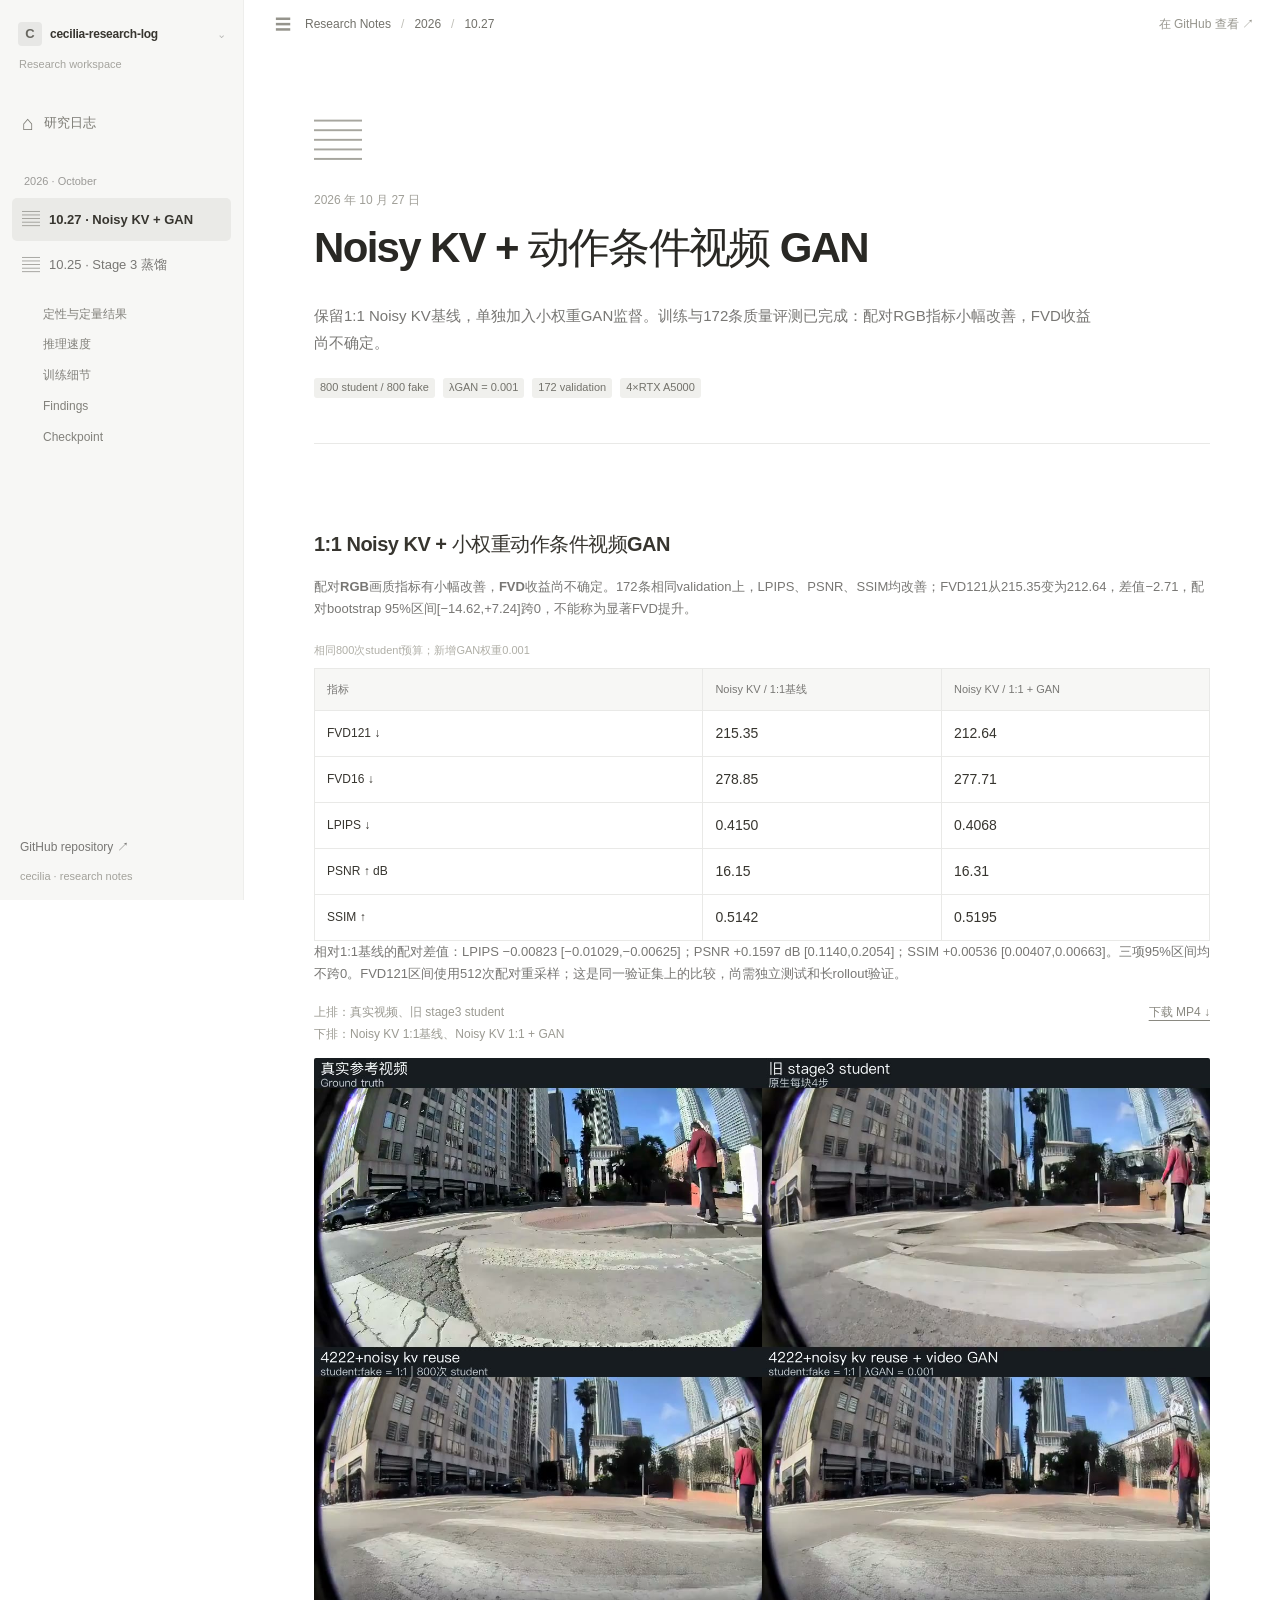
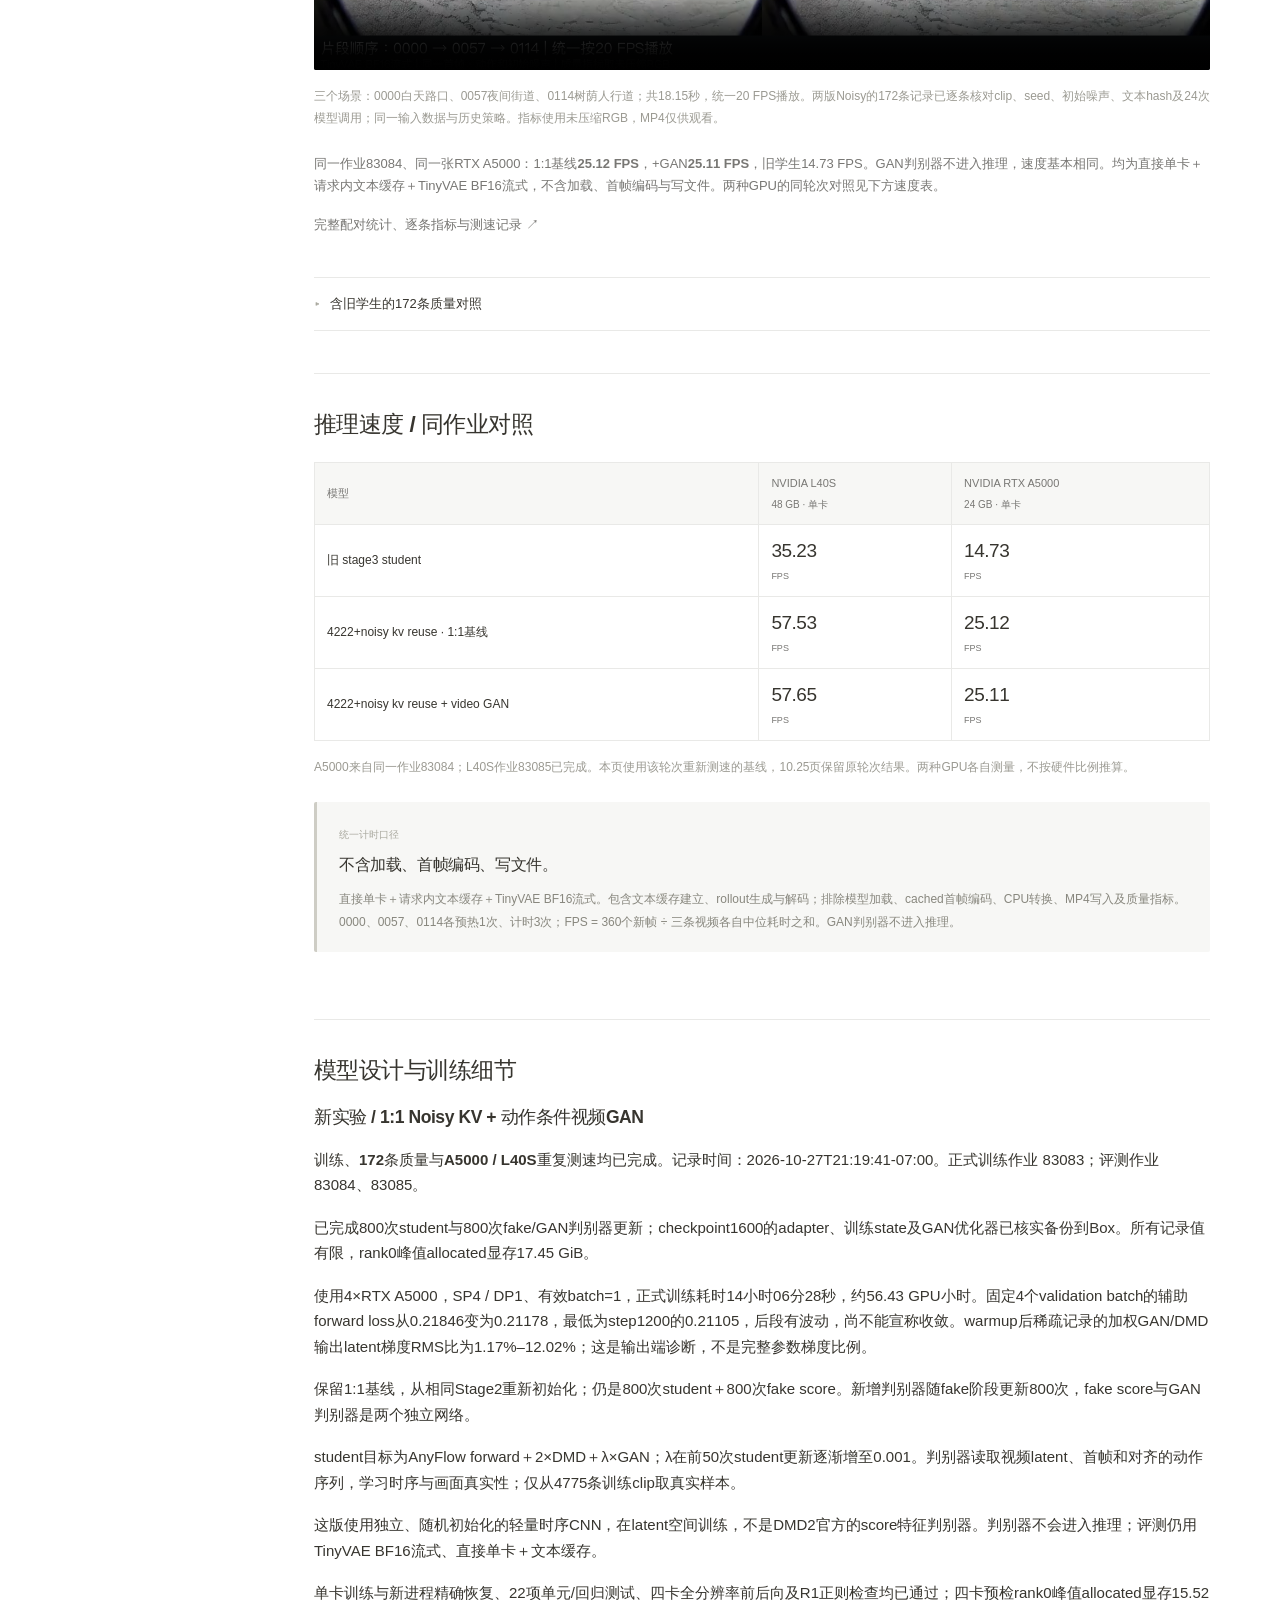
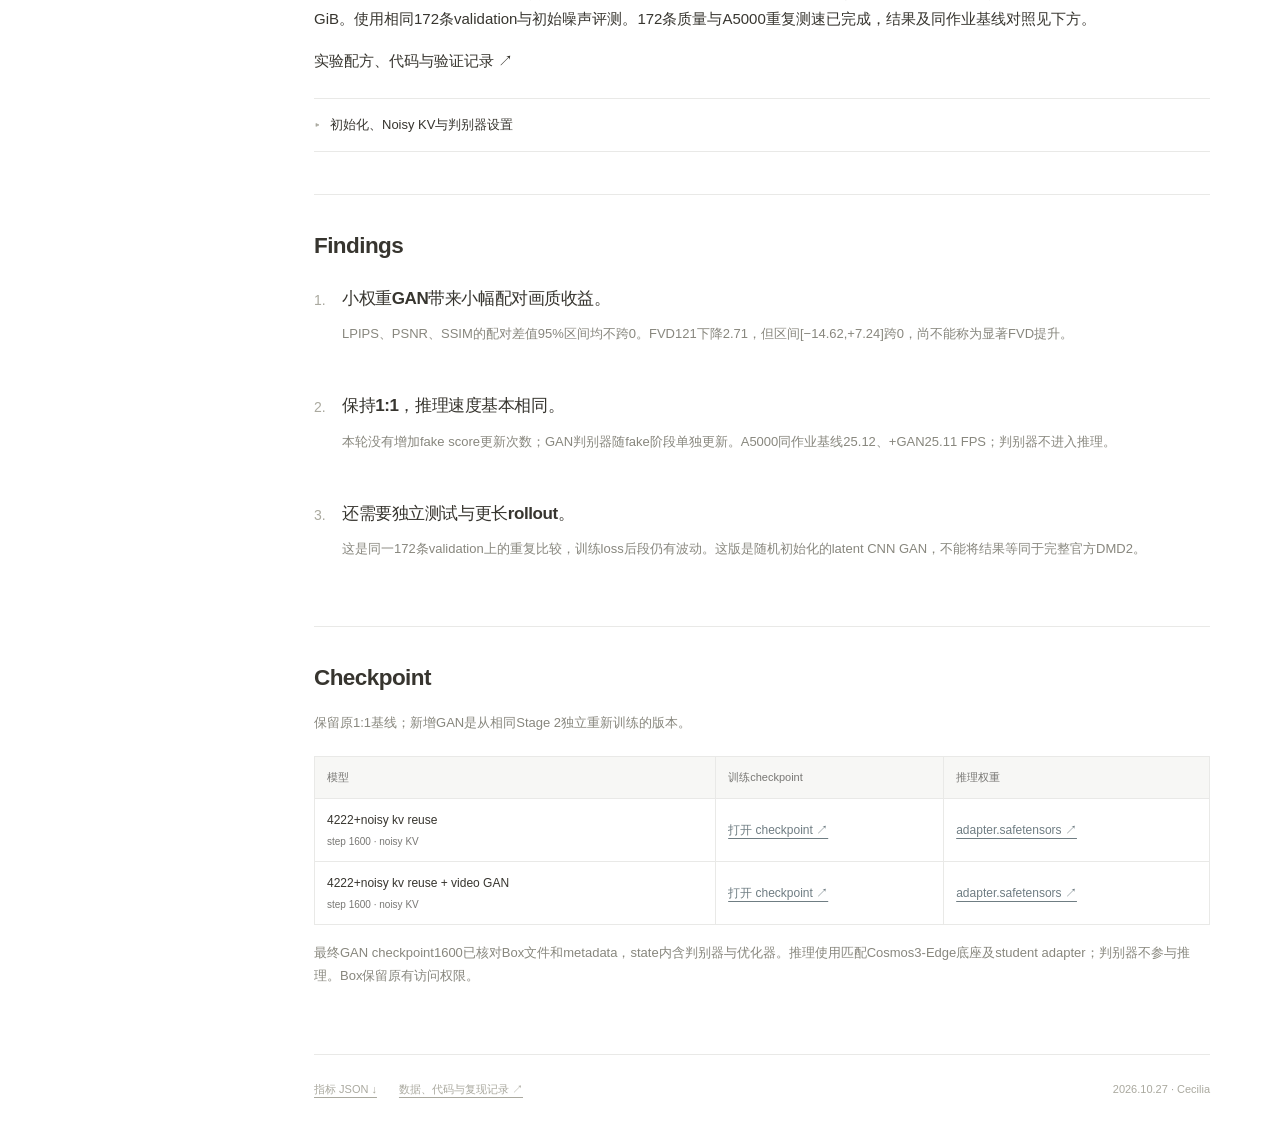
==== docs/2026-10-27.html @ 2c0a0f49 "Publish October 27 GAN evaluation as a separate dated research page" ====
<!doctype html>
<html lang="zh-CN"><head><meta charset="utf-8"><meta name="viewport" content="width=device-width,initial-scale=1">
<title>cecilia-research-log · 2026.10.27 · Noisy KV + GAN</title>
<meta name="description" content="Cecilia 的研究日志：模型设计与训练细节、定性与定量结果、Findings。Stage 3 蒸馏，L40S / A5000 优化后推理结果。">
<meta name="theme-color" content="#ffffff"><link rel="icon" href="assets/favicon.svg" type="image/svg+xml"><link rel="stylesheet" href="style.css?v=20261027"><script defer src="app.js?v=20261027"></script></head>
<body class="research-log"><a class="skip" href="#log-2026-10-27">跳到日志正文</a>
<aside class="date-sidebar" id="research-sidebar"><a href="index.html" class="workspace-name"><span class="workspace-icon">C</span><strong>cecilia-research-log</strong><span class="chevron" aria-hidden="true">⌄</span></a><div class="workspace-caption">Research workspace</div><a class="sidebar-home" href="index.html"><span aria-hidden="true">⌂</span>研究日志</a><div class="sidebar-label">2026 · October</div><nav aria-label="按日期浏览"><a class="date-link active" href="2026-10-27.html" aria-current="page"><span aria-hidden="true">▤</span><span>10.27 · Noisy KV + GAN</span></a><a class="date-link" href="index.html"><span aria-hidden="true">▤</span><span>10.25 · Stage 3 蒸馏</span></a></nav><nav class="entry-nav" aria-label="本页目录"><a href="#gan-results">定性与定量结果</a><a href="#throughput-results">推理速度</a><a href="#noisy-gan">训练细节</a><a href="#findings">Findings</a><a href="#checkpoints">Checkpoint</a></nav><div class="sidebar-bottom"><a href="https://github.com/CeciliaTheBirb/research-log" target="_blank" rel="noopener">GitHub repository ↗</a><span>cecilia · research notes</span></div></aside><div class="page-workspace"><header class="log-masthead"><div class="breadcrumb"><button class="sidebar-toggle" aria-label="切换侧栏" aria-controls="research-sidebar" aria-expanded="true">☰</button><span>Research Notes</span><span class="breadcrumb-slash">/</span><span>2026</span><span class="breadcrumb-slash">/</span><span>10.27</span></div><a href="https://github.com/CeciliaTheBirb/research-log" target="_blank" rel="noopener">在 GitHub 查看 ↗</a></header><main class="log-content" id="log-2026-10-27"><header class="entry-header"><div class="page-icon" aria-hidden="true">▤</div><div class="entry-date">2026 年 10 月 27 日</div><h1>Noisy KV + 动作条件视频 GAN</h1><p class="entry-deck">保留1:1 Noisy KV基线，单独加入小权重GAN监督。训练与172条质量评测已完成：配对RGB指标小幅改善，FVD收益尚不确定。</p><div class="entry-tags"><span>800 student / 800 fake</span><span>λGAN = 0.001</span><span>172 validation</span><span>4×RTX A5000</span></div></header><section id="results" class="log-section"><div id="gan-results" class="rain-results"><h3 class="result-title">1:1 Noisy KV + 小权重动作条件视频GAN</h3><p><strong>配对RGB画质指标有小幅改善，FVD收益尚不确定。</strong>172条相同validation上，LPIPS、PSNR、SSIM均改善；FVD121从215.35变为212.64，差值−2.71，配对bootstrap 95%区间[−14.62,+7.24]跨0，不能称为显著FVD提升。</p><div class="table-wrap"><table class="results-table"><caption>相同800次student预算；新增GAN权重0.001</caption><thead><tr><th scope="col">指标</th><th scope="col">Noisy KV / 1:1基线</th><th scope="col">Noisy KV / 1:1 + GAN</th></tr></thead><tbody><tr><th scope="row">FVD121 ↓</th><td>215.35</td><td>212.64</td></tr><tr><th scope="row">FVD16 ↓</th><td>278.85</td><td>277.71</td></tr><tr><th scope="row">LPIPS ↓</th><td>0.4150</td><td>0.4068</td></tr><tr><th scope="row">PSNR ↑ dB</th><td>16.15</td><td>16.31</td></tr><tr><th scope="row">SSIM ↑</th><td>0.5142</td><td>0.5195</td></tr></tbody></table></div><p>相对1:1基线的配对差值：LPIPS −0.00823 [−0.01029,−0.00625]；PSNR +0.1597 dB [0.1140,0.2054]；SSIM +0.00536 [0.00407,0.00663]。三项95%区间均不跨0。FVD121区间使用512次配对重采样；这是同一验证集上的比较，尚需独立测试和长rollout验证。</p><div class="viewer-head"><p>上排：真实视频、旧 stage3 student<br>下排：Noisy KV 1:1基线、Noisy KV 1:1 + GAN</p><a href="assets/noisy-gan-comparison.mp4" download>下载 MP4 ↓</a></div><div class="video-shell"><video id="gan-video" controls playsinline preload="metadata" poster="assets/noisy-gan-comparison.jpg" aria-label="真实视频、旧学生、Noisy KV基线与新增动作条件GAN的同步对比"><source src="assets/noisy-gan-comparison.mp4" type="video/mp4">请下载MP4观看。</video></div><p class="caption-note">三个场景：0000白天路口、0057夜间街道、0114树荫人行道；共18.15秒，统一20 FPS播放。两版Noisy的172条记录已逐条核对clip、seed、初始噪声、文本hash及24次模型调用；同一输入数据与历史策略。指标使用未压缩RGB，MP4仅供观看。</p><p>同一作业83084、同一张RTX A5000：1:1基线<strong>25.12 FPS</strong>，+GAN<strong>25.11 FPS</strong>，旧学生14.73 FPS。GAN判别器不进入推理，速度基本相同。均为直接单卡＋请求内文本缓存＋TinyVAE BF16流式，不含加载、首帧编码与写文件。两种GPU的同轮次对照见下方速度表。</p><p><a href="https://github.com/CeciliaTheBirb/research-log/blob/main/data/2026-10-26/noisy-conditional-gan/RESULTS.md" target="_blank" rel="noopener">完整配对统计、逐条指标与测速记录 ↗</a></p></div><details class="detail"><summary>含旧学生的172条质量对照</summary><div class="detail-body"><div class="table-wrap"><table class="results-table"><thead><tr><th scope="col">模型</th><th scope="col">FVD121 ↓</th><th scope="col">FVD16 ↓</th><th scope="col">LPIPS ↓</th><th scope="col">PSNR ↑ dB</th><th scope="col">SSIM ↑</th></tr></thead><tbody><tr><th scope="row">旧 stage3 student</th><td>231.96</td><td>288.44</td><td>0.4338</td><td>15.81</td><td>0.5029</td></tr><tr><th scope="row">4222+noisy kv reuse</th><td>215.35</td><td>278.85</td><td>0.4150</td><td>16.15</td><td>0.5142</td></tr><tr><th scope="row">4222+noisy kv reuse + video GAN</th><td>212.64</td><td>277.71</td><td>0.4068</td><td>16.31</td><td>0.5195</td></tr></tbody></table></div><p class="caption-note">新增GAN质量评测使用RTX A5000；基线质量沿用同一172条验证视频的既有结果。各模型共享canonical参考；MP4不参与指标计算。</p></div></details></section><section id="throughput-results" class="log-section"><h2>推理速度 / 同作业对照</h2><div class="table-wrap"><table class="hardware-table"><thead><tr><th scope="col">模型</th><th scope="col">NVIDIA L40S<small>48 GB · 单卡</small></th><th scope="col">NVIDIA RTX A5000<small>24 GB · 单卡</small></th></tr></thead><tbody><tr><th scope="row">旧 stage3 student</th><td>35.23<small>FPS</small></td><td>14.73<small>FPS</small></td></tr><tr><th scope="row">4222+noisy kv reuse · 1:1基线</th><td>57.53<small>FPS</small></td><td>25.12<small>FPS</small></td></tr><tr><th scope="row">4222+noisy kv reuse + video GAN</th><td>57.65<small>FPS</small></td><td>25.11<small>FPS</small></td></tr></tbody></table></div><p class="caption-note">A5000来自同一作业83084；L40S作业83085已完成。本页使用该轮次重新测速的基线，10.25页保留原轮次结果。两种GPU各自测量，不按硬件比例推算。</p><div class="timing-box"><span class="small-label">统一计时口径</span><h4>不含加载、首帧编码、写文件。</h4><p>直接单卡＋请求内文本缓存＋TinyVAE BF16流式。包含文本缓存建立、rollout生成与解码；排除模型加载、cached首帧编码、CPU转换、MP4写入及质量指标。0000、0057、0114各预热1次、计时3次；FPS = 360个新帧 ÷ 三条视频各自中位耗时之和。GAN判别器不进入推理。</p></div></section><section id="model-design" class="log-section"><h2>模型设计与训练细节</h2><div class="model-card" id="noisy-gan"><h3>新实验 / 1:1 Noisy KV + 动作条件视频GAN</h3><p><strong>训练、172条质量与A5000 / L40S重复测速均已完成</strong>。记录时间：2026-10-27T21:19:41-07:00。正式训练作业 83083；评测作业83084、83085。</p><p>已完成800次student与800次fake/GAN判别器更新；checkpoint1600的adapter、训练state及GAN优化器已核实备份到Box。所有记录值有限，rank0峰值allocated显存17.45 GiB。</p><p>使用4×RTX A5000，SP4 / DP1、有效batch=1，正式训练耗时14小时06分28秒，约56.43 GPU小时。固定4个validation batch的辅助forward loss从0.21846变为0.21178，最低为step1200的0.21105，后段有波动，尚不能宣称收敛。warmup后稀疏记录的加权GAN/DMD输出latent梯度RMS比为1.17%–12.02%；这是输出端诊断，不是完整参数梯度比例。</p><p>保留1:1基线，从相同Stage2重新初始化；仍是800次student＋800次fake score。新增判别器随fake阶段更新800次，fake score与GAN判别器是两个独立网络。</p><p>student目标为AnyFlow forward＋2×DMD＋λ×GAN；λ在前50次student更新逐渐增至0.001。判别器读取视频latent、首帧和对齐的动作序列，学习时序与画面真实性；仅从4775条训练clip取真实样本。</p><p>这版使用独立、随机初始化的轻量时序CNN，在latent空间训练，不是DMD2官方的score特征判别器。判别器不会进入推理；评测仍用TinyVAE BF16流式、直接单卡＋文本缓存。</p><p>单卡训练与新进程精确恢复、22项单元/回归测试、四卡全分辨率前后向及R1正则检查均已通过；四卡预检rank0峰值allocated显存15.52 GiB。使用相同172条validation与初始噪声评测。172条质量与A5000重复测速已完成，结果及同作业基线对照见下方。</p><p><a href="https://github.com/CeciliaTheBirb/research-log/tree/main/data/2026-10-26/noisy-conditional-gan" target="_blank" rel="noopener">实验配方、代码与验证记录 ↗</a></p></div><details class="detail"><summary>初始化、Noisy KV与判别器设置</summary><div class="detail-body common-settings"><dl><div><dt>初始化</dt><dd>student从causal Stage 2 step12550重新初始化；fake score及冻结teacher从bidir step30000加载。未从旧学生或此前Noisy checkpoint续训。</dd></div><div><dt>Rollout / Noisy KV</dt><dd>第一生成块4步，后续各2步。anchor与首个生成块使用clean KV；后续复用最后一步σ=0.625输入产生的KV。完整121帧仍为24次模型调用。</dd></div><div><dt>基线的两处匹配修改</dt><dd>辅助forward目标的后续GT历史在σ=0.625加噪，并匹配source/target时间；fake与DMD均采用shifted uniform时间抽样，shift=5，分别独立抽样。其余AnyFlow forward与DMD设置保持1:1基线。</dd></div><div><dt>Student / fake</dt><dd>AdamW学习率2×10⁻⁶，seed=0；4×A5000，SP4/DP1，有效batch=1。student与fake各800次；跨块历史KV detach。达到预算停止，不使用FVD early stopping。</dd></div><div><dt>GAN判别器</dt><dd>独立FP32时序CNN，width=32；输入归一化Cosmos视频latent、首帧及动作。丢弃anchor占位动作row0，将四次RGB转移对齐到一个未来latent时间。使用logistic GAN，AdamW lr=10⁻⁴、β=(0,0.99)，grad clip=1。</dd></div><div><dt>正则与数据</dt><dd>每16次判别器更新执行gamma=1的lazy R1；real/fake采用相同BF16量化与std=0.01 instance noise。GAN随机数流独立。4775条训练clip与172条验证在clip/session层面无重叠；训练用cached latent，无VAE解码。</dd></div><div><dt>更新与保存</dt><dd>student通过冻结D的输入梯度获得GAN监督；fake阶段使用detach样本更新D。D与fake score是两个网络。保存D权重、优化器及student/fake训练状态；单卡精确恢复与四卡梯度同步检查已通过。</dd></div></dl></div></details></section><section id="findings" class="log-section findings-section"><h2>Findings</h2><ol class="finding-list"><li><h3>小权重GAN带来小幅配对画质收益。</h3><p>LPIPS、PSNR、SSIM的配对差值95%区间均不跨0。FVD121下降2.71，但区间[−14.62,+7.24]跨0，尚不能称为显著FVD提升。</p></li><li><h3>保持1:1，推理速度基本相同。</h3><p>本轮没有增加fake score更新次数；GAN判别器随fake阶段单独更新。A5000同作业基线25.12、+GAN25.11 FPS；判别器不进入推理。</p></li><li><h3>还需要独立测试与更长rollout。</h3><p>这是同一172条validation上的重复比较，训练loss后段仍有波动。这版是随机初始化的latent CNN GAN，不能将结果等同于完整官方DMD2。</p></li></ol></section><section id="checkpoints" class="log-section"><h2>Checkpoint</h2><p>保留原1:1基线；新增GAN是从相同Stage 2独立重新训练的版本。</p><div class="table-wrap"><table class="checkpoint-table"><thead><tr><th scope="col">模型</th><th scope="col">训练checkpoint</th><th scope="col">推理权重</th></tr></thead><tbody><tr><th scope="row">4222+noisy kv reuse<small>step 1600 · noisy KV</small></th><td><a href="https://app.box.com/folder/430762142212" target="_blank" rel="noopener">打开 checkpoint ↗</a></td><td><a href="https://app.box.com/file/2547749248581" target="_blank" rel="noopener">adapter.safetensors ↗</a></td></tr><tr><th scope="row">4222+noisy kv reuse + video GAN<small>step 1600 · noisy KV</small></th><td><a href="https://app.box.com/folder/431510569802" target="_blank" rel="noopener">打开 checkpoint ↗</a></td><td><a href="https://app.box.com/file/2552548393910" target="_blank" rel="noopener">adapter.safetensors ↗</a></td></tr></tbody></table></div><p class="caption-note">最终GAN checkpoint1600已核对Box文件和metadata，state内含判别器与优化器。推理使用匹配Cosmos3-Edge底座及student adapter；判别器不参与推理。Box保留原有访问权限。</p></section><footer class="entry-footer"><a href="results.json" download>指标 JSON ↓</a><a href="https://github.com/CeciliaTheBirb/research-log/tree/main/data/2026-10-26/noisy-conditional-gan" target="_blank" rel="noopener">数据、代码与复现记录 ↗</a><span>2026.10.27 · Cecilia</span></footer></main></div></body></html>
---- docs/style.css ----
:root{font-family:-apple-system,BlinkMacSystemFont,"Segoe UI","PingFang SC","Noto Sans SC",sans-serif;color:#37352f;background:#fff;font-synthesis:none;--muted:#787774;--line:#e9e9e7;--side:244px;--accent:#2f6b86}*{box-sizing:border-box}html{scroll-behavior:smooth}body{margin:0;font-size:15px;line-height:1.7}button,a{-webkit-tap-highlight-color:transparent}a{color:inherit;text-decoration:none}a:hover{text-decoration:underline;text-underline-offset:3px}button{font:inherit;color:inherit;cursor:pointer}button:disabled{cursor:wait;opacity:.65}button:focus-visible,a:focus-visible,summary:focus-visible{outline:2px solid #2f80b7;outline-offset:3px}h1,h2,h3,h4,p{margin-top:0}h1,h2,h3,h4{line-height:1.4;letter-spacing:-.025em}p{margin-bottom:17px}small{font-size:12px;color:var(--muted)}code{font-family:ui-monospace,SFMono-Regular,Menlo,monospace;font-size:.87em;background:#f7f7f5;padding:2px 5px;border-radius:3px;overflow-wrap:anywhere}.skip{position:fixed;left:15px;top:-70px;z-index:20;padding:8px 14px;background:white;border:1px solid var(--line)}.skip:focus{top:10px}.date-sidebar{position:fixed;inset:0 auto 0 0;width:var(--side);background:#f7f7f5;border-right:1px solid #eeeeec;display:flex;flex-direction:column;padding:20px 12px 14px;z-index:5;overflow:auto;transition:transform .2s}.workspace-name{display:flex;align-items:center;gap:8px;white-space:nowrap;font-size:13px;line-height:28px;padding:0 6px}.workspace-name:hover{text-decoration:none}.workspace-icon{display:inline-flex;align-items:center;justify-content:center;width:24px;height:24px;background:#e7e7e5;border-radius:4px;font-weight:650;color:#67665f}.workspace-name strong{font-weight:600;font-size:12px;letter-spacing:-.02em}.chevron{margin-left:auto;color:#9b9a97}.workspace-caption{font-size:11px;color:#a5a49e;padding:7px 7px 25px}.sidebar-home{display:flex;align-items:center;gap:10px;color:#7b7a73;font-size:13px;padding:7px 10px;margin-bottom:25px}.sidebar-home span{font-size:20px}.sidebar-label{font-size:11px;font-weight:500;color:#9b9a97;margin:0 12px 8px}.date-link{display:flex;align-items:center;gap:9px;font-size:13px;padding:6px 10px;border-radius:5px;background:#eaeae7;color:#37352f;font-weight:550}.date-link:hover{text-decoration:none;background:#e5e5e2}.date-link>span:first-child{font-size:18px;font-weight:400;color:#8c8b85}.entry-nav{display:flex;flex-direction:column;padding:10px 0 0 22px;gap:1px}.entry-nav a{padding:5px 9px;font-size:12px;color:#82817b;border-radius:4px;line-height:1.65}.entry-nav a:hover{background:#ededea;text-decoration:none;color:#37352f}.sidebar-bottom{margin-top:auto;padding:35px 8px 0;display:flex;flex-direction:column;gap:10px;font-size:11px;color:#a3a29b}.sidebar-bottom a{font-size:12px;color:#787774}.page-workspace{margin-left:var(--side);min-width:0}.log-masthead{height:49px;position:sticky;top:0;display:flex;align-items:center;justify-content:space-between;gap:20px;padding:0 26px;background:rgba(255,255,255,.97);z-index:3}.log-masthead>a{font-size:12px;color:#96958d;white-space:nowrap}.breadcrumb{display:flex;align-items:center;gap:10px;font-size:12px;color:#72716a;white-space:nowrap}.breadcrumb-slash{color:#c1c0b9}.sidebar-toggle{border:0;background:transparent;color:#95948c;width:25px;height:25px;padding:0;font-size:16px;line-height:1}.sidebar-toggle:hover{background:#f1f1ef;border-radius:3px}.log-content{max-width:1110px;margin:0 auto;padding:0 70px}.entry-header{padding:68px 0 45px}.page-icon{font-size:48px;color:#a7a69f;line-height:1;margin-bottom:25px}.entry-date{font-size:12px;color:#a09f98;margin-bottom:9px}.entry-header h1{font-size:42px;font-weight:700;margin:0 0 24px;color:#292824;letter-spacing:-.04em}.entry-deck{font-size:15px;color:#787774;max-width:780px;line-height:1.8;margin:0 0 22px}.entry-tags{display:flex;flex-wrap:wrap;gap:8px}.entry-tags span{font-size:11px;line-height:1.6;padding:1px 6px;background:#f0f0ed;color:#73726b;border-radius:3px}.log-section{padding:35px 0 42px;scroll-margin-top:65px;border-top:1px solid var(--line)}.section-head{display:flex;align-items:flex-start;justify-content:space-between;gap:28px;margin-bottom:28px}.section-head h2{font-size:25px;font-weight:650;margin:0}.section-head>p{font-size:12px;color:#a09f98;text-align:right;line-height:1.7;max-width:270px;margin:6px 0 0}.eyebrow{display:none}.section-intro{color:#787774;font-size:14px;margin-bottom:25px}.lineage{display:grid;grid-template-columns:1fr 18px 1fr 18px 1fr;align-items:center;gap:10px;padding:10px 0 24px;margin-bottom:18px;border-bottom:1px solid var(--line)}.lineage>div:not(.lineage-arrow){display:flex;flex-direction:column;gap:6px;min-width:0}.lineage span{font-size:9px;color:#aaa99f;letter-spacing:.05em}.lineage strong{font-size:13px;font-weight:600}.lineage small{font-size:10px;overflow-wrap:anywhere}.lineage-arrow{color:#c0bfb7;font-size:18px}.caption-note{font-size:12px;color:#9b9a92;line-height:1.8;margin:16px 0 24px}.recipe-grid{display:grid;grid-template-columns:1fr 1fr;gap:38px;margin:34px 0}.recipe{min-width:0}.recipe-top{display:flex;align-items:center;gap:8px;margin-bottom:12px;flex-wrap:wrap}.recipe-top h3{font-size:18px;font-weight:600;margin:0}.swatch{display:inline-block;width:6px;height:6px;border-radius:2px;background:#b4b3ac;flex:none}.clean .swatch{background:#759481}.noisy .swatch{background:#ad9580}.done{font-size:9px;color:#9b9a92;background:#f4f4f2;line-height:1.6;padding:1px 5px;margin-left:auto;border-radius:2px}.recipe-intro{font-size:13px;color:#787774;line-height:1.8;margin-bottom:18px}.recipe dl{margin:0}.recipe dl>div{display:grid;grid-template-columns:76px minmax(0,1fr);gap:12px;border-top:1px solid #f0f0ed;padding:12px 0;font-size:12px;line-height:1.8}.recipe dt{color:#9b9a92}.recipe dd{margin:0;color:#66655e}.recipe dd small{font-size:11px}.subsection-head{display:flex;align-items:center;justify-content:space-between;gap:15px;margin:35px 0 20px}.subsection-head h3{font-size:19px;margin:0}.subsection-head>span{font-size:11px;color:#a6a59d}.objective-grid{display:grid;grid-template-columns:1fr 1fr;gap:35px;margin-bottom:32px}.objective-grid article{min-width:0}.number{font-size:11px;color:#aaa99f;display:block;margin-bottom:7px}.objective-grid h4{font-size:16px;font-weight:550;margin:0 0 14px}.objective-grid p{font-size:12px;color:#88877e;line-height:1.9}.formula{display:block;font-size:11px;padding:14px;line-height:1.9;margin:12px 0 15px;background:#f7f7f5;color:#73726a}.detail{border-top:1px solid var(--line);border-bottom:1px solid var(--line);padding:0;margin-top:24px}.detail summary{list-style:none;cursor:pointer;padding:15px 0;font-size:13px;font-weight:500}.detail summary:before{content:'▸';color:#aaa99f;margin-right:9px}.detail[open] summary:before{content:'▾'}.detail summary>span{display:none}.detail-body{padding:0 0 20px}.common-settings dl{margin:0}.common-settings dl>div{display:grid;grid-template-columns:145px minmax(0,1fr);gap:25px;padding:12px 0;border-top:1px solid #f3f3f1;font-size:12px;line-height:1.9}.common-settings dt{color:#9b9a92}.common-settings dd{margin:0;color:#77766d}.result-title{font-size:20px;margin:36px 0 18px;font-weight:600;scroll-margin-top:72px}.viewer-head{display:flex;justify-content:space-between;align-items:flex-start;gap:20px;margin:0 0 13px}.viewer-head p{color:#9b9a92;font-size:12px;margin:0;line-height:1.8}.viewer-head a{font-size:12px;color:#8a8981;text-decoration:underline;text-underline-offset:4px;white-space:nowrap}.video-shell{background:#f7f7f5;overflow:hidden;border-radius:2px}.video-shell video{display:block;width:100%;height:auto}.scene-picker{display:grid;grid-template-columns:repeat(3,minmax(0,1fr));gap:10px;margin:12px 0 0}.scene{display:flex;align-items:center;gap:8px;border:1px solid transparent;background:transparent;text-align:left;padding:6px;border-radius:3px;min-width:0}.scene:hover{background:#f7f7f5}.scene.active{background:#f0f0ed;border-color:#e9e9e5}.scene img{width:65px;height:44px;object-fit:cover;border-radius:1px}.scene>span{font-size:11px;line-height:1.6}.scene small{display:block;font-size:9px}.rain-results{margin:45px 0 40px;padding-top:6px;scroll-margin-top:60px}.rain-results>p:not(.caption-note){font-size:13px;color:#787774}.rain-input{display:flex;align-items:center;gap:14px;margin:18px 0}.rain-input img{width:104px;height:63px;object-fit:cover;border:1px solid #f0f0ed;border-radius:2px}.rain-input strong{display:block;font-size:12px;font-weight:500;color:#787774;margin-bottom:4px}.rain-input span{font-size:10px;color:#a09f98}.rain-controls{display:flex;gap:20px;border-bottom:1px solid var(--line);margin:22px 0 14px}.rain-controls button{border:0;border-bottom:2px solid transparent;background:transparent;padding:7px 0 8px;font-size:12px;color:#a3a299}.rain-controls button.active{border-bottom-color:#57564e;color:#37352f;font-weight:550}.rain-download{margin-top:11px}.rain-download span{font-size:11px;color:#a3a299}.table-wrap{overflow-x:auto;margin:22px 0 0}table{border-collapse:collapse;width:100%;font-size:13px;line-height:1.5;text-align:left}th,td{border:1px solid var(--line);padding:12px 12px;vertical-align:middle}thead th{background:#f7f7f5;color:#787774;font-weight:450;font-size:11px;letter-spacing:0;white-space:nowrap}tbody th{font-weight:500;font-size:12px;min-width:190px}th small{display:block;margin-top:5px;font-size:10px;font-weight:400}tbody td{font-variant-numeric:tabular-nums}td small{display:block;font-size:10px;margin-top:5px}.results-table{min-width:680px}.results-table caption{text-align:left;font-size:11px;color:#b0afa7;padding:0 0 10px}.results-table tbody th .swatch{margin-right:7px}.results-table tbody td{font-size:14px}.best{background:#f4f7f3;color:#47715a;font-weight:550}.hardware-table{min-width:590px}.hardware-table tbody td{font-size:19px;font-weight:450;letter-spacing:-.025em}.hardware-table td small{font-size:9px;letter-spacing:0}.hardware-notes{display:grid;grid-template-columns:1fr 1fr;gap:25px;margin:14px 0 25px}.hardware-notes p{font-size:10px;line-height:1.8;color:#aaa99f;margin:0}.hardware-notes b{font-weight:500;color:#8b8a80}.timing-box{padding:18px 22px;background:#f7f7f5;border-left:3px solid #cecdc5;border-radius:2px;margin:20px 0 25px}.small-label{font-size:10px;color:#aaa99f}.timing-box h4{font-size:16px;font-weight:550;margin:8px 0 12px}.timing-box p{font-size:12px;color:#88877e;line-height:1.9;margin-bottom:12px}.timing-box p:last-child{margin-bottom:0}.protocol-grid{display:grid;grid-template-columns:1fr 1fr;gap:10px 30px}.protocol-grid h3{font-size:14px;font-weight:550;margin:20px 0 12px}.protocol-grid h3 span{color:#aaa99f;font-size:10px;margin-right:6px}.protocol-grid p{font-size:12px;color:#88877e;line-height:1.9}.finding-list{list-style:none;padding:0;margin:0;counter-reset:findings}.finding-list li{position:relative;padding:0 0 22px 28px;margin:25px 0 0;counter-increment:findings}.finding-list li:before{content:counter(findings)'.';position:absolute;left:0;top:2px;color:#aaa99f;font-size:14px}.finding-list h3{font-size:17px;font-weight:550;margin:0 0 12px}.finding-list p{font-size:13px;color:#88877e;line-height:1.9;margin:0}.next-note{border-left:3px solid #deddd5;background:#fafaf8;padding:16px 20px;margin:10px 0 0}.next-note p{font-size:12px;line-height:1.9;color:#88877e;margin:7px 0 0}#checkpoints>p{font-size:13px;color:#88877e}.checkpoint-table{min-width:620px}.checkpoint-table a{text-decoration:underline;text-underline-offset:4px;color:#6f7d83;font-size:12px}.checkpoint-table tbody th{min-width:220px}.entry-footer{border-top:1px solid var(--line);padding:25px 0 45px;display:flex;flex-wrap:wrap;gap:22px;font-size:11px;color:#aaa99f}.entry-footer a{text-decoration:underline;text-underline-offset:4px}.entry-footer>span{margin-left:auto}.sidebar-collapsed .date-sidebar{transform:translateX(-100%)}.sidebar-collapsed .page-workspace{margin-left:0}
@media(min-width:1500px){.log-content{max-width:1180px;padding:0 100px}.entry-header{padding-top:95px}}@media(max-width:1050px){:root{--side:215px}.log-content{padding:0 40px}.workspace-name strong{font-size:11px}.recipe-grid{gap:25px}.scene img{width:47px;height:36px}.section-head>p{max-width:205px}.lineage{gap:7px}.lineage strong{font-size:11px}}@media(max-width:800px){.date-sidebar{transform:translateX(-100%);width:244px;box-shadow:5px 0 20px #0000000a}.page-workspace{margin-left:0}.sidebar-open .date-sidebar{transform:translateX(0)}.sidebar-open .log-masthead{margin-left:244px;min-width:300px}.log-masthead{padding:0 20px}.log-content{padding:0 30px}.entry-header{padding-top:43px}.entry-header h1{font-size:35px}.recipe-grid,.objective-grid{gap:25px}.section-head{display:block}.section-head>p{max-width:none;text-align:left;margin-top:12px}.lineage small{font-size:9px}.recipe dl>div{grid-template-columns:65px minmax(0,1fr);gap:9px}.scene-picker{gap:5px}.scene img{display:none}.hardware-notes{grid-template-columns:1fr;gap:10px}.common-settings dl>div{grid-template-columns:115px minmax(0,1fr);gap:18px}}@media(max-width:540px){.log-content{padding:0 23px}.log-masthead>a{display:none}.entry-header{padding-top:35px}.entry-header h1{font-size:32px}.entry-deck{font-size:13px}.page-icon{font-size:40px;margin-bottom:20px}.log-section{padding:30px 0}.section-head h2{font-size:23px}.recipe-grid,.objective-grid,.protocol-grid{grid-template-columns:1fr;gap:27px}.recipe dl>div{grid-template-columns:85px minmax(0,1fr)}.lineage{grid-template-columns:1fr;gap:13px;padding:5px 0 22px}.lineage-arrow{display:none}.lineage strong{font-size:13px}.lineage small{font-size:10px}.lineage span{font-size:8px}.subsection-head{display:block}.subsection-head>span{display:block;margin-top:8px}.common-settings dl>div{grid-template-columns:1fr;gap:5px}.scene{padding:6px 5px}.scene>span{font-size:10px}.scene small{font-size:8px}.viewer-head{gap:10px}.viewer-head p,.viewer-head a{font-size:10px}.rain-input{gap:10px}.rain-input img{width:85px;height:53px}.rain-input span{font-size:9px}.rain-controls{gap:18px}.rain-controls button{font-size:11px}.rain-download span,.rain-download a{font-size:10px}.timing-box{padding:16px}.entry-footer{gap:14px}.entry-footer>span{margin-left:0;width:100%}}
@media(prefers-reduced-motion:reduce){html{scroll-behavior:auto}.date-sidebar{transition:none}}

.hybrid .swatch{background:#9186a8}#hybrid-design{margin-top:34px;padding-top:26px;border-top:1px solid var(--line)}

/* Keep the experiment title visible below the fixed breadcrumb on anchor navigation. */
#noisy-gan{scroll-margin-top:72px}
.date-link{background:transparent;font-weight:400;color:#787774;margin-bottom:3px}.date-link.active{background:#eaeae7;color:#37352f;font-weight:550}#gan-results>.result-title:first-child{margin-top:0}
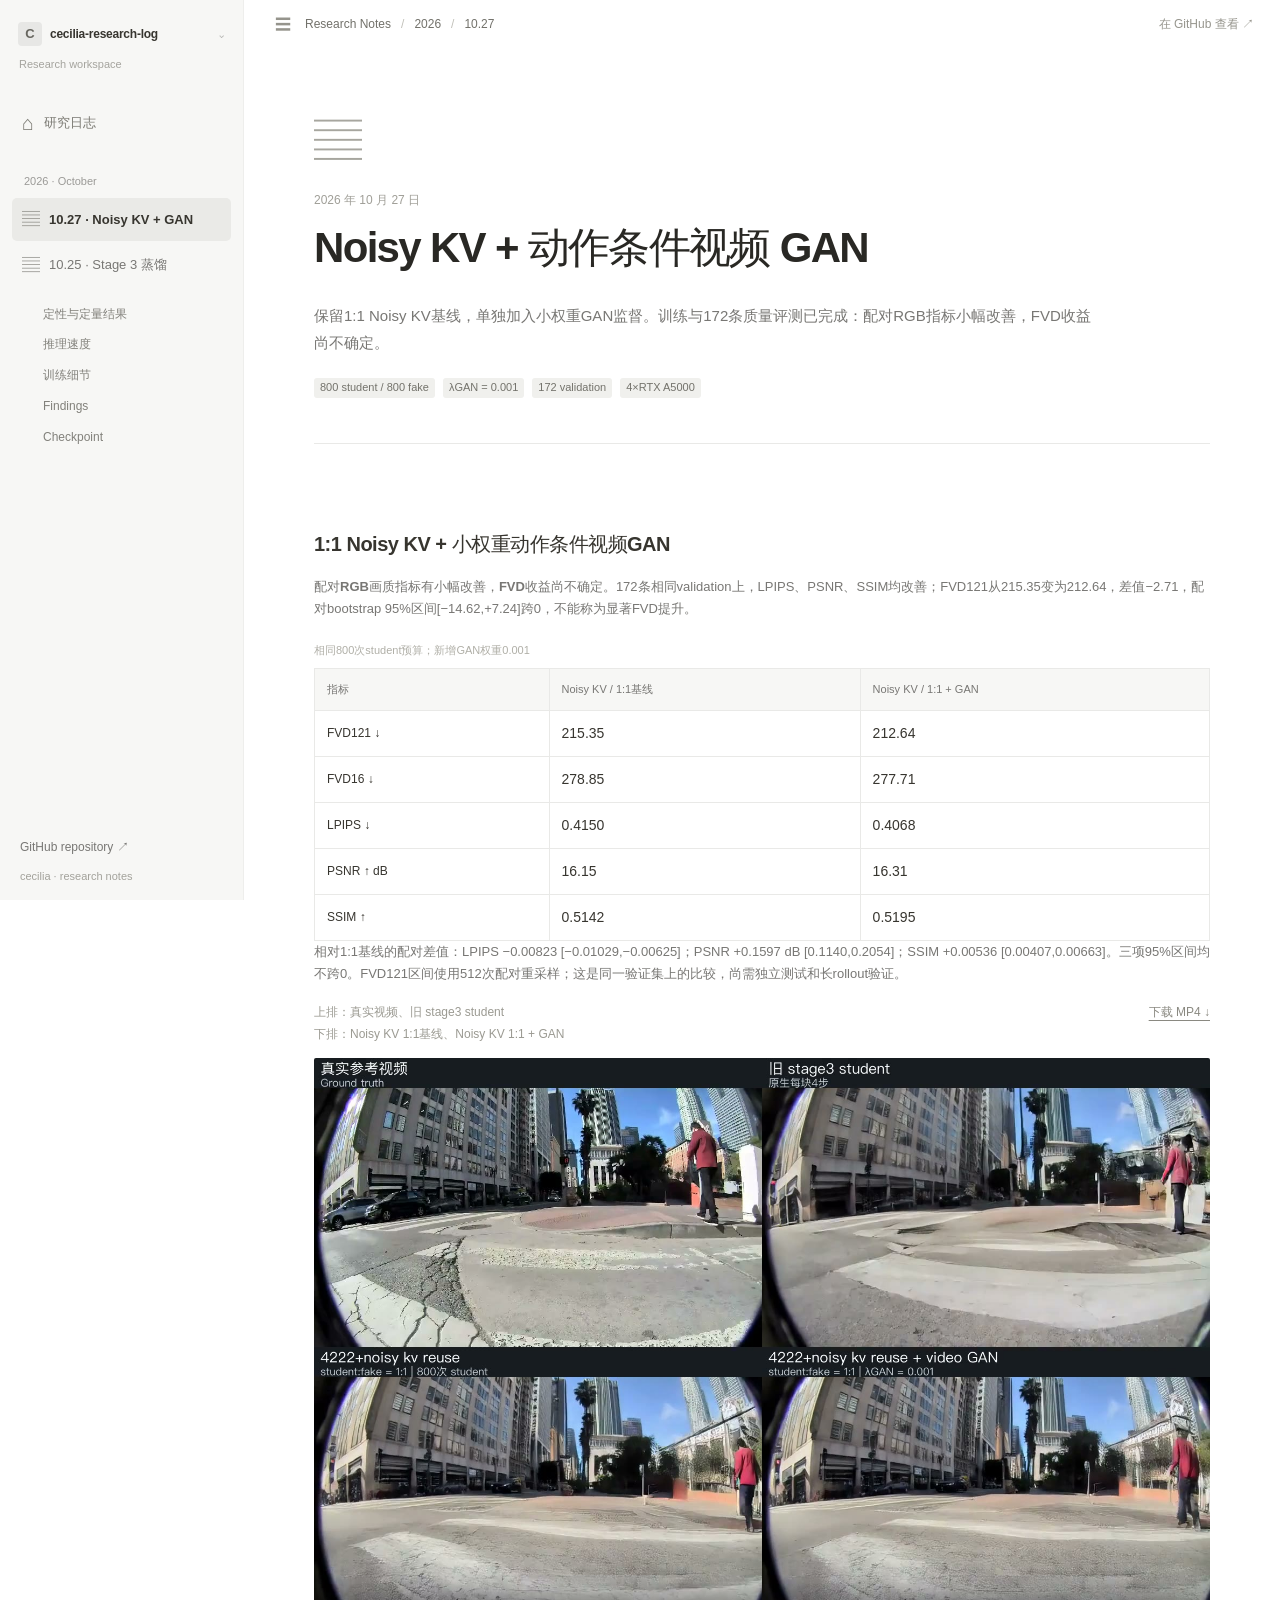
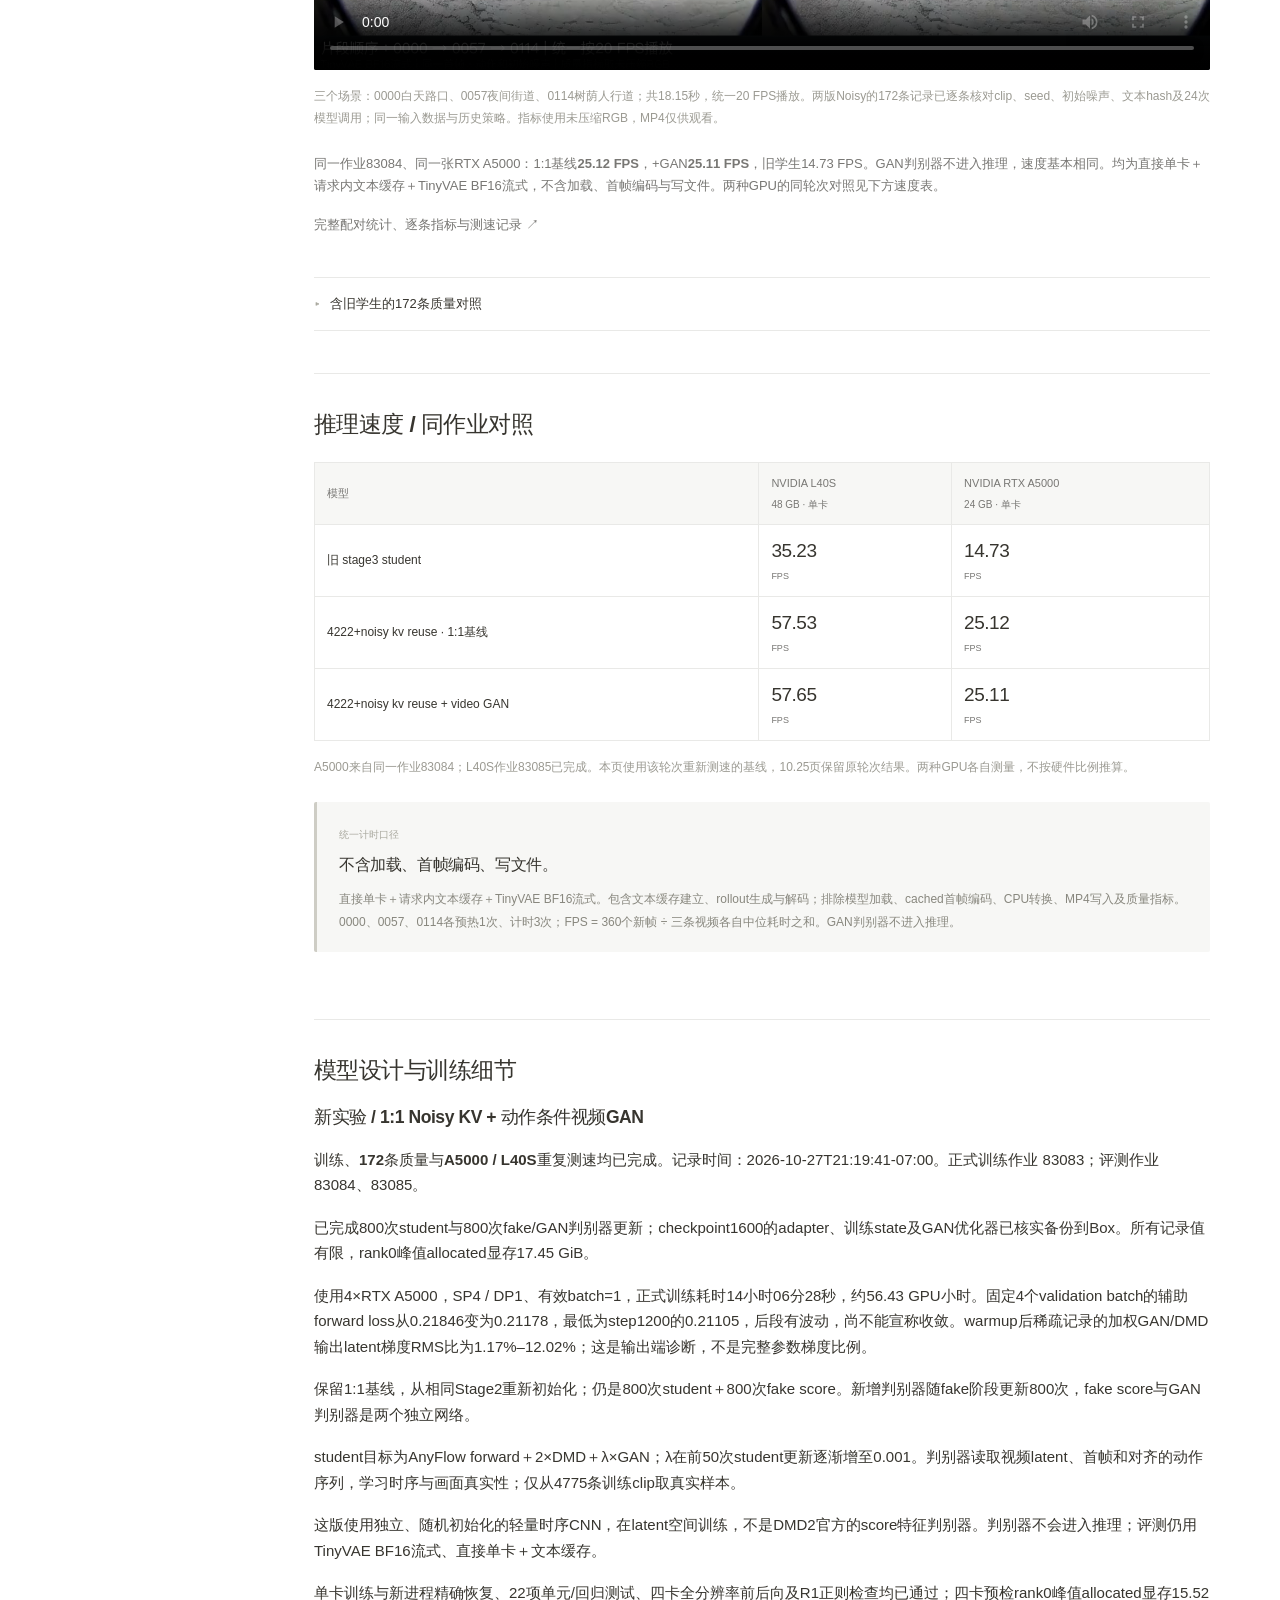
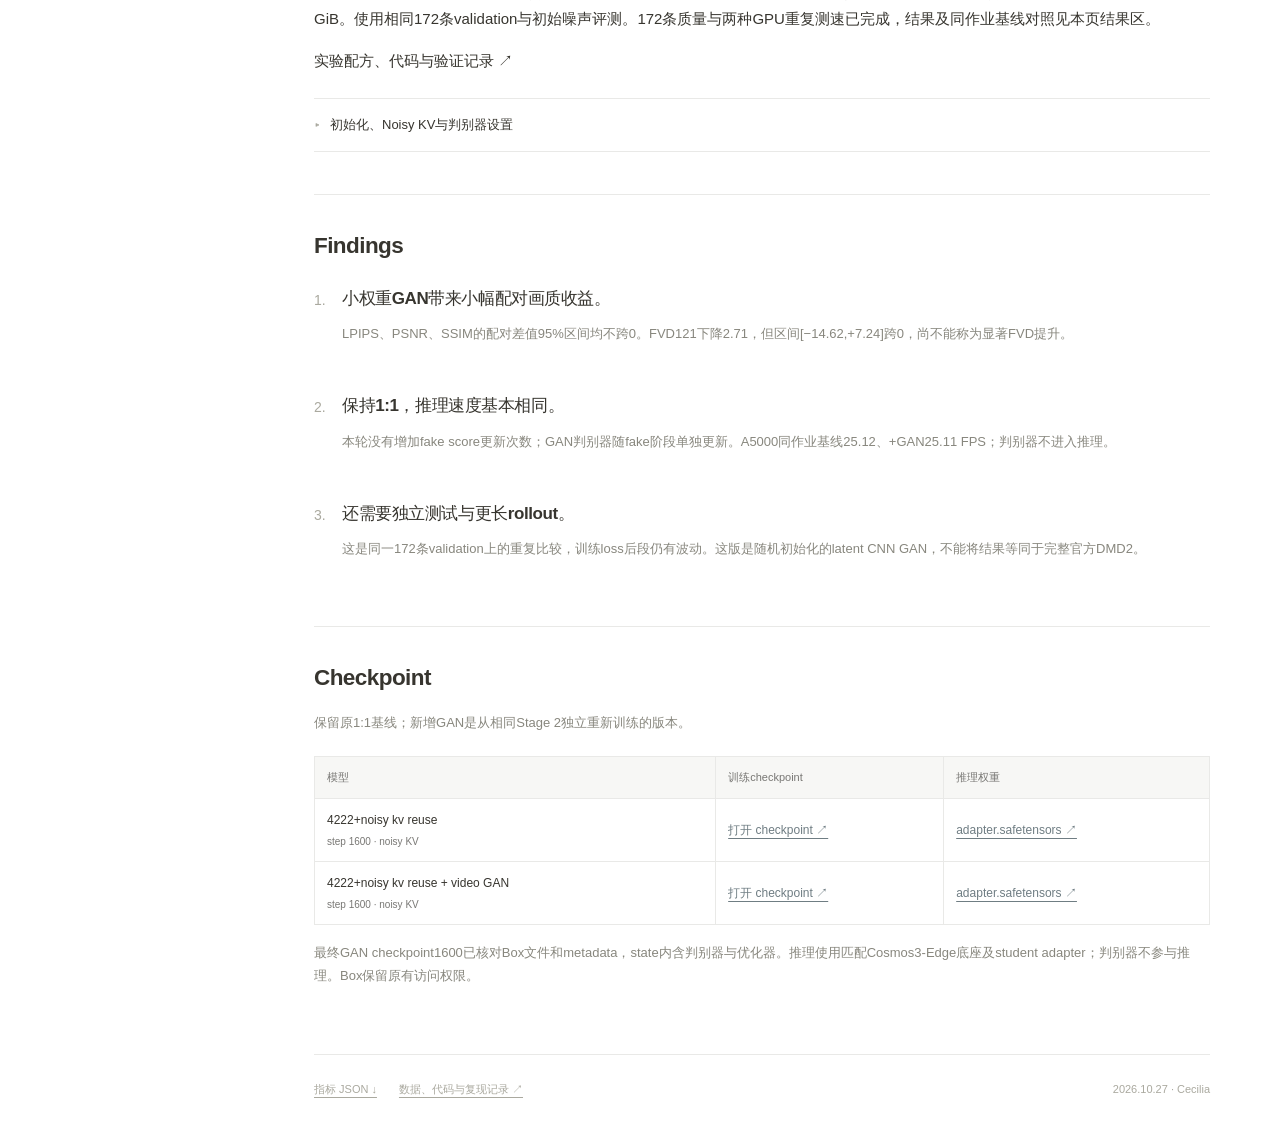
==== commit 2ccd9f95: "Keep the October 27 metric comparison readable on narrow screens" ====
--- a/docs/2026-10-27.html
+++ b/docs/2026-10-27.html
@@ -4,4 +4,4 @@
 <meta name="description" content="Cecilia 的研究日志：模型设计与训练细节、定性与定量结果、Findings。Stage 3 蒸馏，L40S / A5000 优化后推理结果。">
 <meta name="theme-color" content="#ffffff"><link rel="icon" href="assets/favicon.svg" type="image/svg+xml"><link rel="stylesheet" href="style.css?v=20261027"><script defer src="app.js?v=20261027"></script></head>
 <body class="research-log"><a class="skip" href="#log-2026-10-27">跳到日志正文</a>
-<aside class="date-sidebar" id="research-sidebar"><a href="index.html" class="workspace-name"><span class="workspace-icon">C</span><strong>cecilia-research-log</strong><span class="chevron" aria-hidden="true">⌄</span></a><div class="workspace-caption">Research workspace</div><a class="sidebar-home" href="index.html"><span aria-hidden="true">⌂</span>研究日志</a><div class="sidebar-label">2026 · October</div><nav aria-label="按日期浏览"><a class="date-link active" href="2026-10-27.html" aria-current="page"><span aria-hidden="true">▤</span><span>10.27 · Noisy KV + GAN</span></a><a class="date-link" href="index.html"><span aria-hidden="true">▤</span><span>10.25 · Stage 3 蒸馏</span></a></nav><nav class="entry-nav" aria-label="本页目录"><a href="#gan-results">定性与定量结果</a><a href="#throughput-results">推理速度</a><a href="#noisy-gan">训练细节</a><a href="#findings">Findings</a><a href="#checkpoints">Checkpoint</a></nav><div class="sidebar-bottom"><a href="https://github.com/CeciliaTheBirb/research-log" target="_blank" rel="noopener">GitHub repository ↗</a><span>cecilia · research notes</span></div></aside><div class="page-workspace"><header class="log-masthead"><div class="breadcrumb"><button class="sidebar-toggle" aria-label="切换侧栏" aria-controls="research-sidebar" aria-expanded="true">☰</button><span>Research Notes</span><span class="breadcrumb-slash">/</span><span>2026</span><span class="breadcrumb-slash">/</span><span>10.27</span></div><a href="https://github.com/CeciliaTheBirb/research-log" target="_blank" rel="noopener">在 GitHub 查看 ↗</a></header><main class="log-content" id="log-2026-10-27"><header class="entry-header"><div class="page-icon" aria-hidden="true">▤</div><div class="entry-date">2026 年 10 月 27 日</div><h1>Noisy KV + 动作条件视频 GAN</h1><p class="entry-deck">保留1:1 Noisy KV基线，单独加入小权重GAN监督。训练与172条质量评测已完成：配对RGB指标小幅改善，FVD收益尚不确定。</p><div class="entry-tags"><span>800 student / 800 fake</span><span>λGAN = 0.001</span><span>172 validation</span><span>4×RTX A5000</span></div></header><section id="results" class="log-section"><div id="gan-results" class="rain-results"><h3 class="result-title">1:1 Noisy KV + 小权重动作条件视频GAN</h3><p><strong>配对RGB画质指标有小幅改善，FVD收益尚不确定。</strong>172条相同validation上，LPIPS、PSNR、SSIM均改善；FVD121从215.35变为212.64，差值−2.71，配对bootstrap 95%区间[−14.62,+7.24]跨0，不能称为显著FVD提升。</p><div class="table-wrap"><table class="results-table"><caption>相同800次student预算；新增GAN权重0.001</caption><thead><tr><th scope="col">指标</th><th scope="col">Noisy KV / 1:1基线</th><th scope="col">Noisy KV / 1:1 + GAN</th></tr></thead><tbody><tr><th scope="row">FVD121 ↓</th><td>215.35</td><td>212.64</td></tr><tr><th scope="row">FVD16 ↓</th><td>278.85</td><td>277.71</td></tr><tr><th scope="row">LPIPS ↓</th><td>0.4150</td><td>0.4068</td></tr><tr><th scope="row">PSNR ↑ dB</th><td>16.15</td><td>16.31</td></tr><tr><th scope="row">SSIM ↑</th><td>0.5142</td><td>0.5195</td></tr></tbody></table></div><p>相对1:1基线的配对差值：LPIPS −0.00823 [−0.01029,−0.00625]；PSNR +0.1597 dB [0.1140,0.2054]；SSIM +0.00536 [0.00407,0.00663]。三项95%区间均不跨0。FVD121区间使用512次配对重采样；这是同一验证集上的比较，尚需独立测试和长rollout验证。</p><div class="viewer-head"><p>上排：真实视频、旧 stage3 student<br>下排：Noisy KV 1:1基线、Noisy KV 1:1 + GAN</p><a href="assets/noisy-gan-comparison.mp4" download>下载 MP4 ↓</a></div><div class="video-shell"><video id="gan-video" controls playsinline preload="metadata" poster="assets/noisy-gan-comparison.jpg" aria-label="真实视频、旧学生、Noisy KV基线与新增动作条件GAN的同步对比"><source src="assets/noisy-gan-comparison.mp4" type="video/mp4">请下载MP4观看。</video></div><p class="caption-note">三个场景：0000白天路口、0057夜间街道、0114树荫人行道；共18.15秒，统一20 FPS播放。两版Noisy的172条记录已逐条核对clip、seed、初始噪声、文本hash及24次模型调用；同一输入数据与历史策略。指标使用未压缩RGB，MP4仅供观看。</p><p>同一作业83084、同一张RTX A5000：1:1基线<strong>25.12 FPS</strong>，+GAN<strong>25.11 FPS</strong>，旧学生14.73 FPS。GAN判别器不进入推理，速度基本相同。均为直接单卡＋请求内文本缓存＋TinyVAE BF16流式，不含加载、首帧编码与写文件。两种GPU的同轮次对照见下方速度表。</p><p><a href="https://github.com/CeciliaTheBirb/research-log/blob/main/data/2026-10-26/noisy-conditional-gan/RESULTS.md" target="_blank" rel="noopener">完整配对统计、逐条指标与测速记录 ↗</a></p></div><details class="detail"><summary>含旧学生的172条质量对照</summary><div class="detail-body"><div class="table-wrap"><table class="results-table"><thead><tr><th scope="col">模型</th><th scope="col">FVD121 ↓</th><th scope="col">FVD16 ↓</th><th scope="col">LPIPS ↓</th><th scope="col">PSNR ↑ dB</th><th scope="col">SSIM ↑</th></tr></thead><tbody><tr><th scope="row">旧 stage3 student</th><td>231.96</td><td>288.44</td><td>0.4338</td><td>15.81</td><td>0.5029</td></tr><tr><th scope="row">4222+noisy kv reuse</th><td>215.35</td><td>278.85</td><td>0.4150</td><td>16.15</td><td>0.5142</td></tr><tr><th scope="row">4222+noisy kv reuse + video GAN</th><td>212.64</td><td>277.71</td><td>0.4068</td><td>16.31</td><td>0.5195</td></tr></tbody></table></div><p class="caption-note">新增GAN质量评测使用RTX A5000；基线质量沿用同一172条验证视频的既有结果。各模型共享canonical参考；MP4不参与指标计算。</p></div></details></section><section id="throughput-results" class="log-section"><h2>推理速度 / 同作业对照</h2><div class="table-wrap"><table class="hardware-table"><thead><tr><th scope="col">模型</th><th scope="col">NVIDIA L40S<small>48 GB · 单卡</small></th><th scope="col">NVIDIA RTX A5000<small>24 GB · 单卡</small></th></tr></thead><tbody><tr><th scope="row">旧 stage3 student</th><td>35.23<small>FPS</small></td><td>14.73<small>FPS</small></td></tr><tr><th scope="row">4222+noisy kv reuse · 1:1基线</th><td>57.53<small>FPS</small></td><td>25.12<small>FPS</small></td></tr><tr><th scope="row">4222+noisy kv reuse + video GAN</th><td>57.65<small>FPS</small></td><td>25.11<small>FPS</small></td></tr></tbody></table></div><p class="caption-note">A5000来自同一作业83084；L40S作业83085已完成。本页使用该轮次重新测速的基线，10.25页保留原轮次结果。两种GPU各自测量，不按硬件比例推算。</p><div class="timing-box"><span class="small-label">统一计时口径</span><h4>不含加载、首帧编码、写文件。</h4><p>直接单卡＋请求内文本缓存＋TinyVAE BF16流式。包含文本缓存建立、rollout生成与解码；排除模型加载、cached首帧编码、CPU转换、MP4写入及质量指标。0000、0057、0114各预热1次、计时3次；FPS = 360个新帧 ÷ 三条视频各自中位耗时之和。GAN判别器不进入推理。</p></div></section><section id="model-design" class="log-section"><h2>模型设计与训练细节</h2><div class="model-card" id="noisy-gan"><h3>新实验 / 1:1 Noisy KV + 动作条件视频GAN</h3><p><strong>训练、172条质量与A5000 / L40S重复测速均已完成</strong>。记录时间：2026-10-27T21:19:41-07:00。正式训练作业 83083；评测作业83084、83085。</p><p>已完成800次student与800次fake/GAN判别器更新；checkpoint1600的adapter、训练state及GAN优化器已核实备份到Box。所有记录值有限，rank0峰值allocated显存17.45 GiB。</p><p>使用4×RTX A5000，SP4 / DP1、有效batch=1，正式训练耗时14小时06分28秒，约56.43 GPU小时。固定4个validation batch的辅助forward loss从0.21846变为0.21178，最低为step1200的0.21105，后段有波动，尚不能宣称收敛。warmup后稀疏记录的加权GAN/DMD输出latent梯度RMS比为1.17%–12.02%；这是输出端诊断，不是完整参数梯度比例。</p><p>保留1:1基线，从相同Stage2重新初始化；仍是800次student＋800次fake score。新增判别器随fake阶段更新800次，fake score与GAN判别器是两个独立网络。</p><p>student目标为AnyFlow forward＋2×DMD＋λ×GAN；λ在前50次student更新逐渐增至0.001。判别器读取视频latent、首帧和对齐的动作序列，学习时序与画面真实性；仅从4775条训练clip取真实样本。</p><p>这版使用独立、随机初始化的轻量时序CNN，在latent空间训练，不是DMD2官方的score特征判别器。判别器不会进入推理；评测仍用TinyVAE BF16流式、直接单卡＋文本缓存。</p><p>单卡训练与新进程精确恢复、22项单元/回归测试、四卡全分辨率前后向及R1正则检查均已通过；四卡预检rank0峰值allocated显存15.52 GiB。使用相同172条validation与初始噪声评测。172条质量与A5000重复测速已完成，结果及同作业基线对照见下方。</p><p><a href="https://github.com/CeciliaTheBirb/research-log/tree/main/data/2026-10-26/noisy-conditional-gan" target="_blank" rel="noopener">实验配方、代码与验证记录 ↗</a></p></div><details class="detail"><summary>初始化、Noisy KV与判别器设置</summary><div class="detail-body common-settings"><dl><div><dt>初始化</dt><dd>student从causal Stage 2 step12550重新初始化；fake score及冻结teacher从bidir step30000加载。未从旧学生或此前Noisy checkpoint续训。</dd></div><div><dt>Rollout / Noisy KV</dt><dd>第一生成块4步，后续各2步。anchor与首个生成块使用clean KV；后续复用最后一步σ=0.625输入产生的KV。完整121帧仍为24次模型调用。</dd></div><div><dt>基线的两处匹配修改</dt><dd>辅助forward目标的后续GT历史在σ=0.625加噪，并匹配source/target时间；fake与DMD均采用shifted uniform时间抽样，shift=5，分别独立抽样。其余AnyFlow forward与DMD设置保持1:1基线。</dd></div><div><dt>Student / fake</dt><dd>AdamW学习率2×10⁻⁶，seed=0；4×A5000，SP4/DP1，有效batch=1。student与fake各800次；跨块历史KV detach。达到预算停止，不使用FVD early stopping。</dd></div><div><dt>GAN判别器</dt><dd>独立FP32时序CNN，width=32；输入归一化Cosmos视频latent、首帧及动作。丢弃anchor占位动作row0，将四次RGB转移对齐到一个未来latent时间。使用logistic GAN，AdamW lr=10⁻⁴、β=(0,0.99)，grad clip=1。</dd></div><div><dt>正则与数据</dt><dd>每16次判别器更新执行gamma=1的lazy R1；real/fake采用相同BF16量化与std=0.01 instance noise。GAN随机数流独立。4775条训练clip与172条验证在clip/session层面无重叠；训练用cached latent，无VAE解码。</dd></div><div><dt>更新与保存</dt><dd>student通过冻结D的输入梯度获得GAN监督；fake阶段使用detach样本更新D。D与fake score是两个网络。保存D权重、优化器及student/fake训练状态；单卡精确恢复与四卡梯度同步检查已通过。</dd></div></dl></div></details></section><section id="findings" class="log-section findings-section"><h2>Findings</h2><ol class="finding-list"><li><h3>小权重GAN带来小幅配对画质收益。</h3><p>LPIPS、PSNR、SSIM的配对差值95%区间均不跨0。FVD121下降2.71，但区间[−14.62,+7.24]跨0，尚不能称为显著FVD提升。</p></li><li><h3>保持1:1，推理速度基本相同。</h3><p>本轮没有增加fake score更新次数；GAN判别器随fake阶段单独更新。A5000同作业基线25.12、+GAN25.11 FPS；判别器不进入推理。</p></li><li><h3>还需要独立测试与更长rollout。</h3><p>这是同一172条validation上的重复比较，训练loss后段仍有波动。这版是随机初始化的latent CNN GAN，不能将结果等同于完整官方DMD2。</p></li></ol></section><section id="checkpoints" class="log-section"><h2>Checkpoint</h2><p>保留原1:1基线；新增GAN是从相同Stage 2独立重新训练的版本。</p><div class="table-wrap"><table class="checkpoint-table"><thead><tr><th scope="col">模型</th><th scope="col">训练checkpoint</th><th scope="col">推理权重</th></tr></thead><tbody><tr><th scope="row">4222+noisy kv reuse<small>step 1600 · noisy KV</small></th><td><a href="https://app.box.com/folder/430762142212" target="_blank" rel="noopener">打开 checkpoint ↗</a></td><td><a href="https://app.box.com/file/2547749248581" target="_blank" rel="noopener">adapter.safetensors ↗</a></td></tr><tr><th scope="row">4222+noisy kv reuse + video GAN<small>step 1600 · noisy KV</small></th><td><a href="https://app.box.com/folder/431510569802" target="_blank" rel="noopener">打开 checkpoint ↗</a></td><td><a href="https://app.box.com/file/2552548393910" target="_blank" rel="noopener">adapter.safetensors ↗</a></td></tr></tbody></table></div><p class="caption-note">最终GAN checkpoint1600已核对Box文件和metadata，state内含判别器与优化器。推理使用匹配Cosmos3-Edge底座及student adapter；判别器不参与推理。Box保留原有访问权限。</p></section><footer class="entry-footer"><a href="results.json" download>指标 JSON ↓</a><a href="https://github.com/CeciliaTheBirb/research-log/tree/main/data/2026-10-26/noisy-conditional-gan" target="_blank" rel="noopener">数据、代码与复现记录 ↗</a><span>2026.10.27 · Cecilia</span></footer></main></div></body></html>+<aside class="date-sidebar" id="research-sidebar"><a href="index.html" class="workspace-name"><span class="workspace-icon">C</span><strong>cecilia-research-log</strong><span class="chevron" aria-hidden="true">⌄</span></a><div class="workspace-caption">Research workspace</div><a class="sidebar-home" href="index.html"><span aria-hidden="true">⌂</span>研究日志</a><div class="sidebar-label">2026 · October</div><nav aria-label="按日期浏览"><a class="date-link active" href="2026-10-27.html" aria-current="page"><span aria-hidden="true">▤</span><span>10.27 · Noisy KV + GAN</span></a><a class="date-link" href="index.html"><span aria-hidden="true">▤</span><span>10.25 · Stage 3 蒸馏</span></a></nav><nav class="entry-nav" aria-label="本页目录"><a href="#gan-results">定性与定量结果</a><a href="#throughput-results">推理速度</a><a href="#noisy-gan">训练细节</a><a href="#findings">Findings</a><a href="#checkpoints">Checkpoint</a></nav><div class="sidebar-bottom"><a href="https://github.com/CeciliaTheBirb/research-log" target="_blank" rel="noopener">GitHub repository ↗</a><span>cecilia · research notes</span></div></aside><div class="page-workspace"><header class="log-masthead"><div class="breadcrumb"><button class="sidebar-toggle" aria-label="切换侧栏" aria-controls="research-sidebar" aria-expanded="true">☰</button><span>Research Notes</span><span class="breadcrumb-slash">/</span><span>2026</span><span class="breadcrumb-slash">/</span><span>10.27</span></div><a href="https://github.com/CeciliaTheBirb/research-log" target="_blank" rel="noopener">在 GitHub 查看 ↗</a></header><main class="log-content" id="log-2026-10-27"><header class="entry-header"><div class="page-icon" aria-hidden="true">▤</div><div class="entry-date">2026 年 10 月 27 日</div><h1>Noisy KV + 动作条件视频 GAN</h1><p class="entry-deck">保留1:1 Noisy KV基线，单独加入小权重GAN监督。训练与172条质量评测已完成：配对RGB指标小幅改善，FVD收益尚不确定。</p><div class="entry-tags"><span>800 student / 800 fake</span><span>λGAN = 0.001</span><span>172 validation</span><span>4×RTX A5000</span></div></header><section id="results" class="log-section"><div id="gan-results" class="rain-results"><h3 class="result-title">1:1 Noisy KV + 小权重动作条件视频GAN</h3><p><strong>配对RGB画质指标有小幅改善，FVD收益尚不确定。</strong>172条相同validation上，LPIPS、PSNR、SSIM均改善；FVD121从215.35变为212.64，差值−2.71，配对bootstrap 95%区间[−14.62,+7.24]跨0，不能称为显著FVD提升。</p><div class="table-wrap"><table class="results-table gan-quality-table"><caption>相同800次student预算；新增GAN权重0.001</caption><thead><tr><th scope="col">指标</th><th scope="col">Noisy KV / 1:1基线</th><th scope="col">Noisy KV / 1:1 + GAN</th></tr></thead><tbody><tr><th scope="row">FVD121 ↓</th><td>215.35</td><td>212.64</td></tr><tr><th scope="row">FVD16 ↓</th><td>278.85</td><td>277.71</td></tr><tr><th scope="row">LPIPS ↓</th><td>0.4150</td><td>0.4068</td></tr><tr><th scope="row">PSNR ↑ dB</th><td>16.15</td><td>16.31</td></tr><tr><th scope="row">SSIM ↑</th><td>0.5142</td><td>0.5195</td></tr></tbody></table></div><p>相对1:1基线的配对差值：LPIPS −0.00823 [−0.01029,−0.00625]；PSNR +0.1597 dB [0.1140,0.2054]；SSIM +0.00536 [0.00407,0.00663]。三项95%区间均不跨0。FVD121区间使用512次配对重采样；这是同一验证集上的比较，尚需独立测试和长rollout验证。</p><div class="viewer-head"><p>上排：真实视频、旧 stage3 student<br>下排：Noisy KV 1:1基线、Noisy KV 1:1 + GAN</p><a href="assets/noisy-gan-comparison.mp4" download>下载 MP4 ↓</a></div><div class="video-shell"><video id="gan-video" controls playsinline preload="metadata" poster="assets/noisy-gan-comparison.jpg" aria-label="真实视频、旧学生、Noisy KV基线与新增动作条件GAN的同步对比"><source src="assets/noisy-gan-comparison.mp4" type="video/mp4">请下载MP4观看。</video></div><p class="caption-note">三个场景：0000白天路口、0057夜间街道、0114树荫人行道；共18.15秒，统一20 FPS播放。两版Noisy的172条记录已逐条核对clip、seed、初始噪声、文本hash及24次模型调用；同一输入数据与历史策略。指标使用未压缩RGB，MP4仅供观看。</p><p>同一作业83084、同一张RTX A5000：1:1基线<strong>25.12 FPS</strong>，+GAN<strong>25.11 FPS</strong>，旧学生14.73 FPS。GAN判别器不进入推理，速度基本相同。均为直接单卡＋请求内文本缓存＋TinyVAE BF16流式，不含加载、首帧编码与写文件。两种GPU的同轮次对照见下方速度表。</p><p><a href="https://github.com/CeciliaTheBirb/research-log/blob/main/data/2026-10-26/noisy-conditional-gan/RESULTS.md" target="_blank" rel="noopener">完整配对统计、逐条指标与测速记录 ↗</a></p></div><details class="detail"><summary>含旧学生的172条质量对照</summary><div class="detail-body"><div class="table-wrap"><table class="results-table"><thead><tr><th scope="col">模型</th><th scope="col">FVD121 ↓</th><th scope="col">FVD16 ↓</th><th scope="col">LPIPS ↓</th><th scope="col">PSNR ↑ dB</th><th scope="col">SSIM ↑</th></tr></thead><tbody><tr><th scope="row">旧 stage3 student</th><td>231.96</td><td>288.44</td><td>0.4338</td><td>15.81</td><td>0.5029</td></tr><tr><th scope="row">4222+noisy kv reuse</th><td>215.35</td><td>278.85</td><td>0.4150</td><td>16.15</td><td>0.5142</td></tr><tr><th scope="row">4222+noisy kv reuse + video GAN</th><td>212.64</td><td>277.71</td><td>0.4068</td><td>16.31</td><td>0.5195</td></tr></tbody></table></div><p class="caption-note">新增GAN质量评测使用RTX A5000；基线质量沿用同一172条验证视频的既有结果。各模型共享canonical参考；MP4不参与指标计算。</p></div></details></section><section id="throughput-results" class="log-section"><h2>推理速度 / 同作业对照</h2><div class="table-wrap"><table class="hardware-table"><thead><tr><th scope="col">模型</th><th scope="col">NVIDIA L40S<small>48 GB · 单卡</small></th><th scope="col">NVIDIA RTX A5000<small>24 GB · 单卡</small></th></tr></thead><tbody><tr><th scope="row">旧 stage3 student</th><td>35.23<small>FPS</small></td><td>14.73<small>FPS</small></td></tr><tr><th scope="row">4222+noisy kv reuse · 1:1基线</th><td>57.53<small>FPS</small></td><td>25.12<small>FPS</small></td></tr><tr><th scope="row">4222+noisy kv reuse + video GAN</th><td>57.65<small>FPS</small></td><td>25.11<small>FPS</small></td></tr></tbody></table></div><p class="caption-note">A5000来自同一作业83084；L40S作业83085已完成。本页使用该轮次重新测速的基线，10.25页保留原轮次结果。两种GPU各自测量，不按硬件比例推算。</p><div class="timing-box"><span class="small-label">统一计时口径</span><h4>不含加载、首帧编码、写文件。</h4><p>直接单卡＋请求内文本缓存＋TinyVAE BF16流式。包含文本缓存建立、rollout生成与解码；排除模型加载、cached首帧编码、CPU转换、MP4写入及质量指标。0000、0057、0114各预热1次、计时3次；FPS = 360个新帧 ÷ 三条视频各自中位耗时之和。GAN判别器不进入推理。</p></div></section><section id="model-design" class="log-section"><h2>模型设计与训练细节</h2><div class="model-card" id="noisy-gan"><h3>新实验 / 1:1 Noisy KV + 动作条件视频GAN</h3><p><strong>训练、172条质量与A5000 / L40S重复测速均已完成</strong>。记录时间：2026-10-27T21:19:41-07:00。正式训练作业 83083；评测作业83084、83085。</p><p>已完成800次student与800次fake/GAN判别器更新；checkpoint1600的adapter、训练state及GAN优化器已核实备份到Box。所有记录值有限，rank0峰值allocated显存17.45 GiB。</p><p>使用4×RTX A5000，SP4 / DP1、有效batch=1，正式训练耗时14小时06分28秒，约56.43 GPU小时。固定4个validation batch的辅助forward loss从0.21846变为0.21178，最低为step1200的0.21105，后段有波动，尚不能宣称收敛。warmup后稀疏记录的加权GAN/DMD输出latent梯度RMS比为1.17%–12.02%；这是输出端诊断，不是完整参数梯度比例。</p><p>保留1:1基线，从相同Stage2重新初始化；仍是800次student＋800次fake score。新增判别器随fake阶段更新800次，fake score与GAN判别器是两个独立网络。</p><p>student目标为AnyFlow forward＋2×DMD＋λ×GAN；λ在前50次student更新逐渐增至0.001。判别器读取视频latent、首帧和对齐的动作序列，学习时序与画面真实性；仅从4775条训练clip取真实样本。</p><p>这版使用独立、随机初始化的轻量时序CNN，在latent空间训练，不是DMD2官方的score特征判别器。判别器不会进入推理；评测仍用TinyVAE BF16流式、直接单卡＋文本缓存。</p><p>单卡训练与新进程精确恢复、22项单元/回归测试、四卡全分辨率前后向及R1正则检查均已通过；四卡预检rank0峰值allocated显存15.52 GiB。使用相同172条validation与初始噪声评测。172条质量与两种GPU重复测速已完成，结果及同作业基线对照见本页结果区。</p><p><a href="https://github.com/CeciliaTheBirb/research-log/tree/main/data/2026-10-26/noisy-conditional-gan" target="_blank" rel="noopener">实验配方、代码与验证记录 ↗</a></p></div><details class="detail"><summary>初始化、Noisy KV与判别器设置</summary><div class="detail-body common-settings"><dl><div><dt>初始化</dt><dd>student从causal Stage 2 step12550重新初始化；fake score及冻结teacher从bidir step30000加载。未从旧学生或此前Noisy checkpoint续训。</dd></div><div><dt>Rollout / Noisy KV</dt><dd>第一生成块4步，后续各2步。anchor与首个生成块使用clean KV；后续复用最后一步σ=0.625输入产生的KV。完整121帧仍为24次模型调用。</dd></div><div><dt>基线的两处匹配修改</dt><dd>辅助forward目标的后续GT历史在σ=0.625加噪，并匹配source/target时间；fake与DMD均采用shifted uniform时间抽样，shift=5，分别独立抽样。其余AnyFlow forward与DMD设置保持1:1基线。</dd></div><div><dt>Student / fake</dt><dd>AdamW学习率2×10⁻⁶，seed=0；4×A5000，SP4/DP1，有效batch=1。student与fake各800次；跨块历史KV detach。达到预算停止，不使用FVD early stopping。</dd></div><div><dt>GAN判别器</dt><dd>独立FP32时序CNN，width=32；输入归一化Cosmos视频latent、首帧及动作。丢弃anchor占位动作row0，将四次RGB转移对齐到一个未来latent时间。使用logistic GAN，AdamW lr=10⁻⁴、β=(0,0.99)，grad clip=1。</dd></div><div><dt>正则与数据</dt><dd>每16次判别器更新执行gamma=1的lazy R1；real/fake采用相同BF16量化与std=0.01 instance noise。GAN随机数流独立。4775条训练clip与172条验证在clip/session层面无重叠；训练用cached latent，无VAE解码。</dd></div><div><dt>更新与保存</dt><dd>student通过冻结D的输入梯度获得GAN监督；fake阶段使用detach样本更新D。D与fake score是两个网络。保存D权重、优化器及student/fake训练状态；单卡精确恢复与四卡梯度同步检查已通过。</dd></div></dl></div></details></section><section id="findings" class="log-section findings-section"><h2>Findings</h2><ol class="finding-list"><li><h3>小权重GAN带来小幅配对画质收益。</h3><p>LPIPS、PSNR、SSIM的配对差值95%区间均不跨0。FVD121下降2.71，但区间[−14.62,+7.24]跨0，尚不能称为显著FVD提升。</p></li><li><h3>保持1:1，推理速度基本相同。</h3><p>本轮没有增加fake score更新次数；GAN判别器随fake阶段单独更新。A5000同作业基线25.12、+GAN25.11 FPS；判别器不进入推理。</p></li><li><h3>还需要独立测试与更长rollout。</h3><p>这是同一172条validation上的重复比较，训练loss后段仍有波动。这版是随机初始化的latent CNN GAN，不能将结果等同于完整官方DMD2。</p></li></ol></section><section id="checkpoints" class="log-section"><h2>Checkpoint</h2><p>保留原1:1基线；新增GAN是从相同Stage 2独立重新训练的版本。</p><div class="table-wrap"><table class="checkpoint-table"><thead><tr><th scope="col">模型</th><th scope="col">训练checkpoint</th><th scope="col">推理权重</th></tr></thead><tbody><tr><th scope="row">4222+noisy kv reuse<small>step 1600 · noisy KV</small></th><td><a href="https://app.box.com/folder/430762142212" target="_blank" rel="noopener">打开 checkpoint ↗</a></td><td><a href="https://app.box.com/file/2547749248581" target="_blank" rel="noopener">adapter.safetensors ↗</a></td></tr><tr><th scope="row">4222+noisy kv reuse + video GAN<small>step 1600 · noisy KV</small></th><td><a href="https://app.box.com/folder/431510569802" target="_blank" rel="noopener">打开 checkpoint ↗</a></td><td><a href="https://app.box.com/file/2552548393910" target="_blank" rel="noopener">adapter.safetensors ↗</a></td></tr></tbody></table></div><p class="caption-note">最终GAN checkpoint1600已核对Box文件和metadata，state内含判别器与优化器。推理使用匹配Cosmos3-Edge底座及student adapter；判别器不参与推理。Box保留原有访问权限。</p></section><footer class="entry-footer"><a href="results.json" download>指标 JSON ↓</a><a href="https://github.com/CeciliaTheBirb/research-log/tree/main/data/2026-10-26/noisy-conditional-gan" target="_blank" rel="noopener">数据、代码与复现记录 ↗</a><span>2026.10.27 · Cecilia</span></footer></main></div></body></html>
--- a/docs/style.css
+++ b/docs/style.css
@@ -7,3 +7,5 @@
 /* Keep the experiment title visible below the fixed breadcrumb on anchor navigation. */
 #noisy-gan{scroll-margin-top:72px}
 .date-link{background:transparent;font-weight:400;color:#787774;margin-bottom:3px}.date-link.active{background:#eaeae7;color:#37352f;font-weight:550}#gan-results>.result-title:first-child{margin-top:0}
+
+.gan-quality-table{min-width:0}.gan-quality-table tbody th{min-width:88px}.gan-quality-table thead th{white-space:normal}
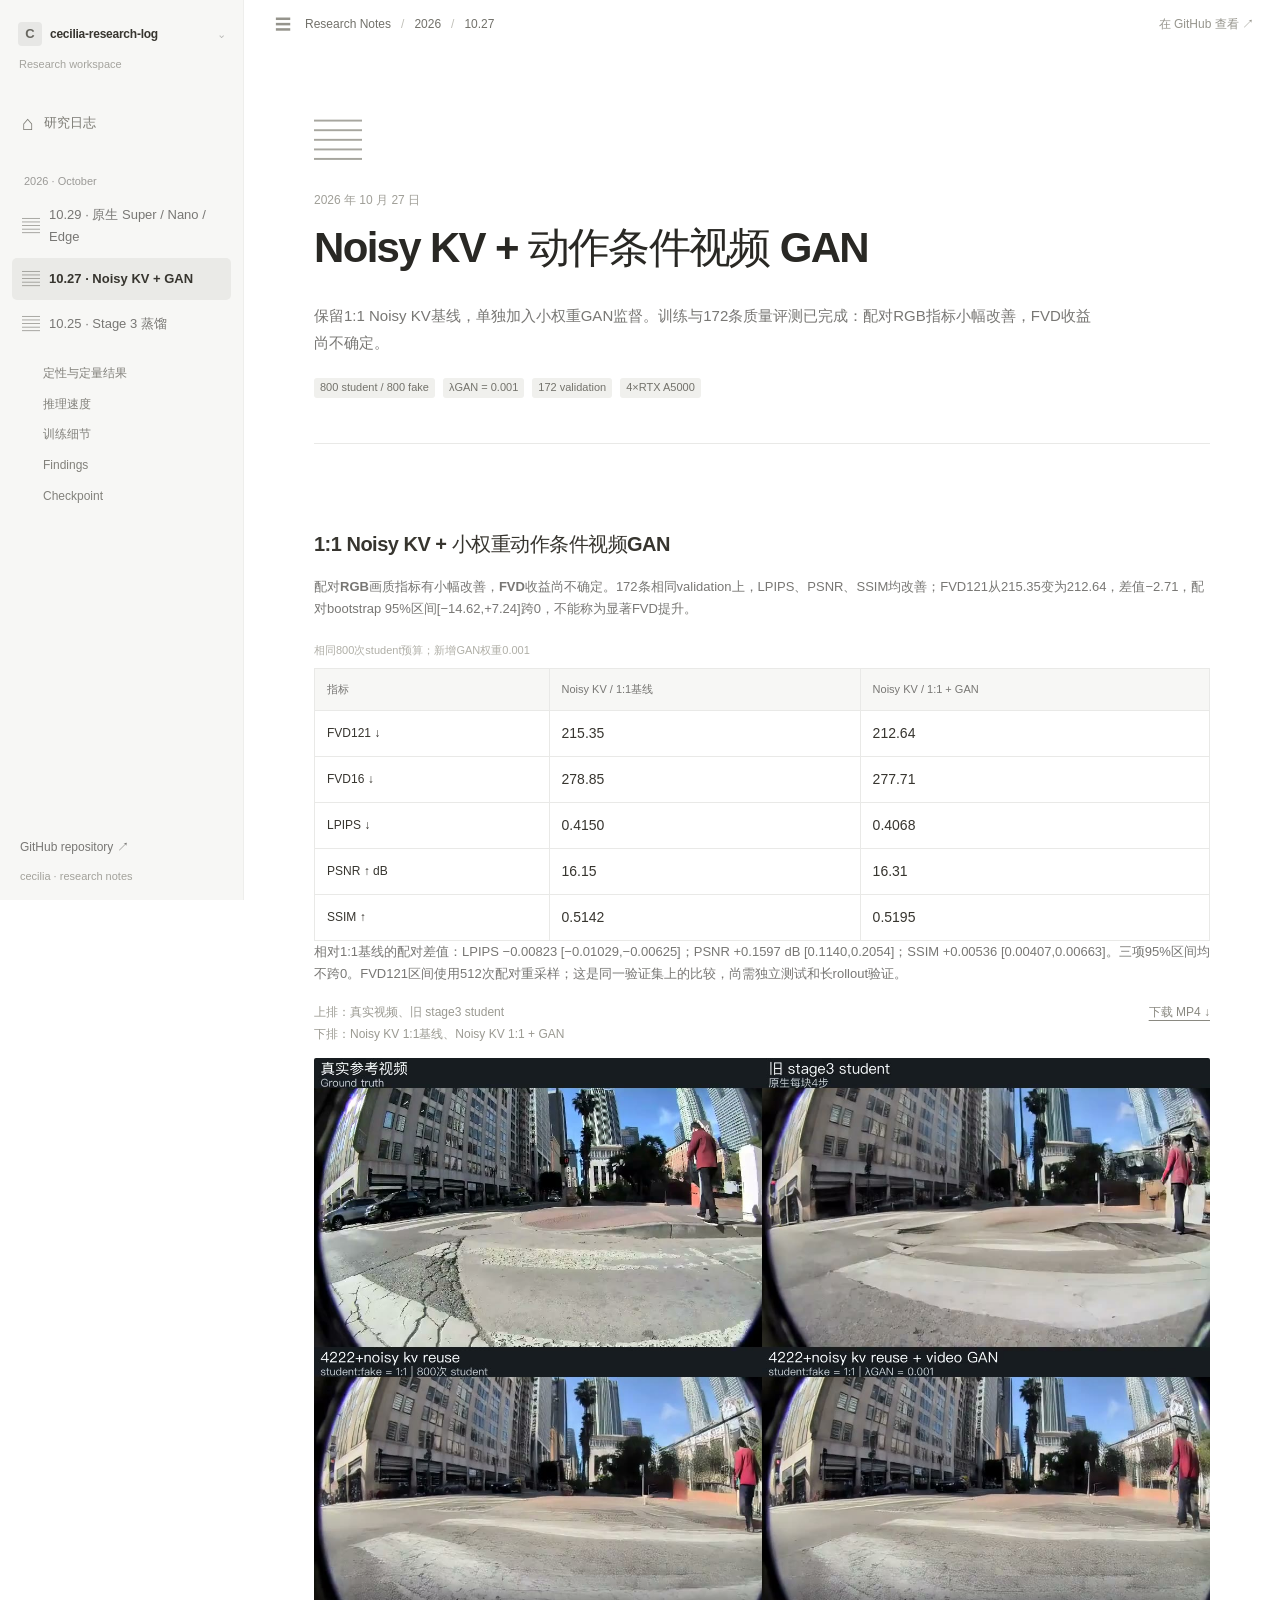
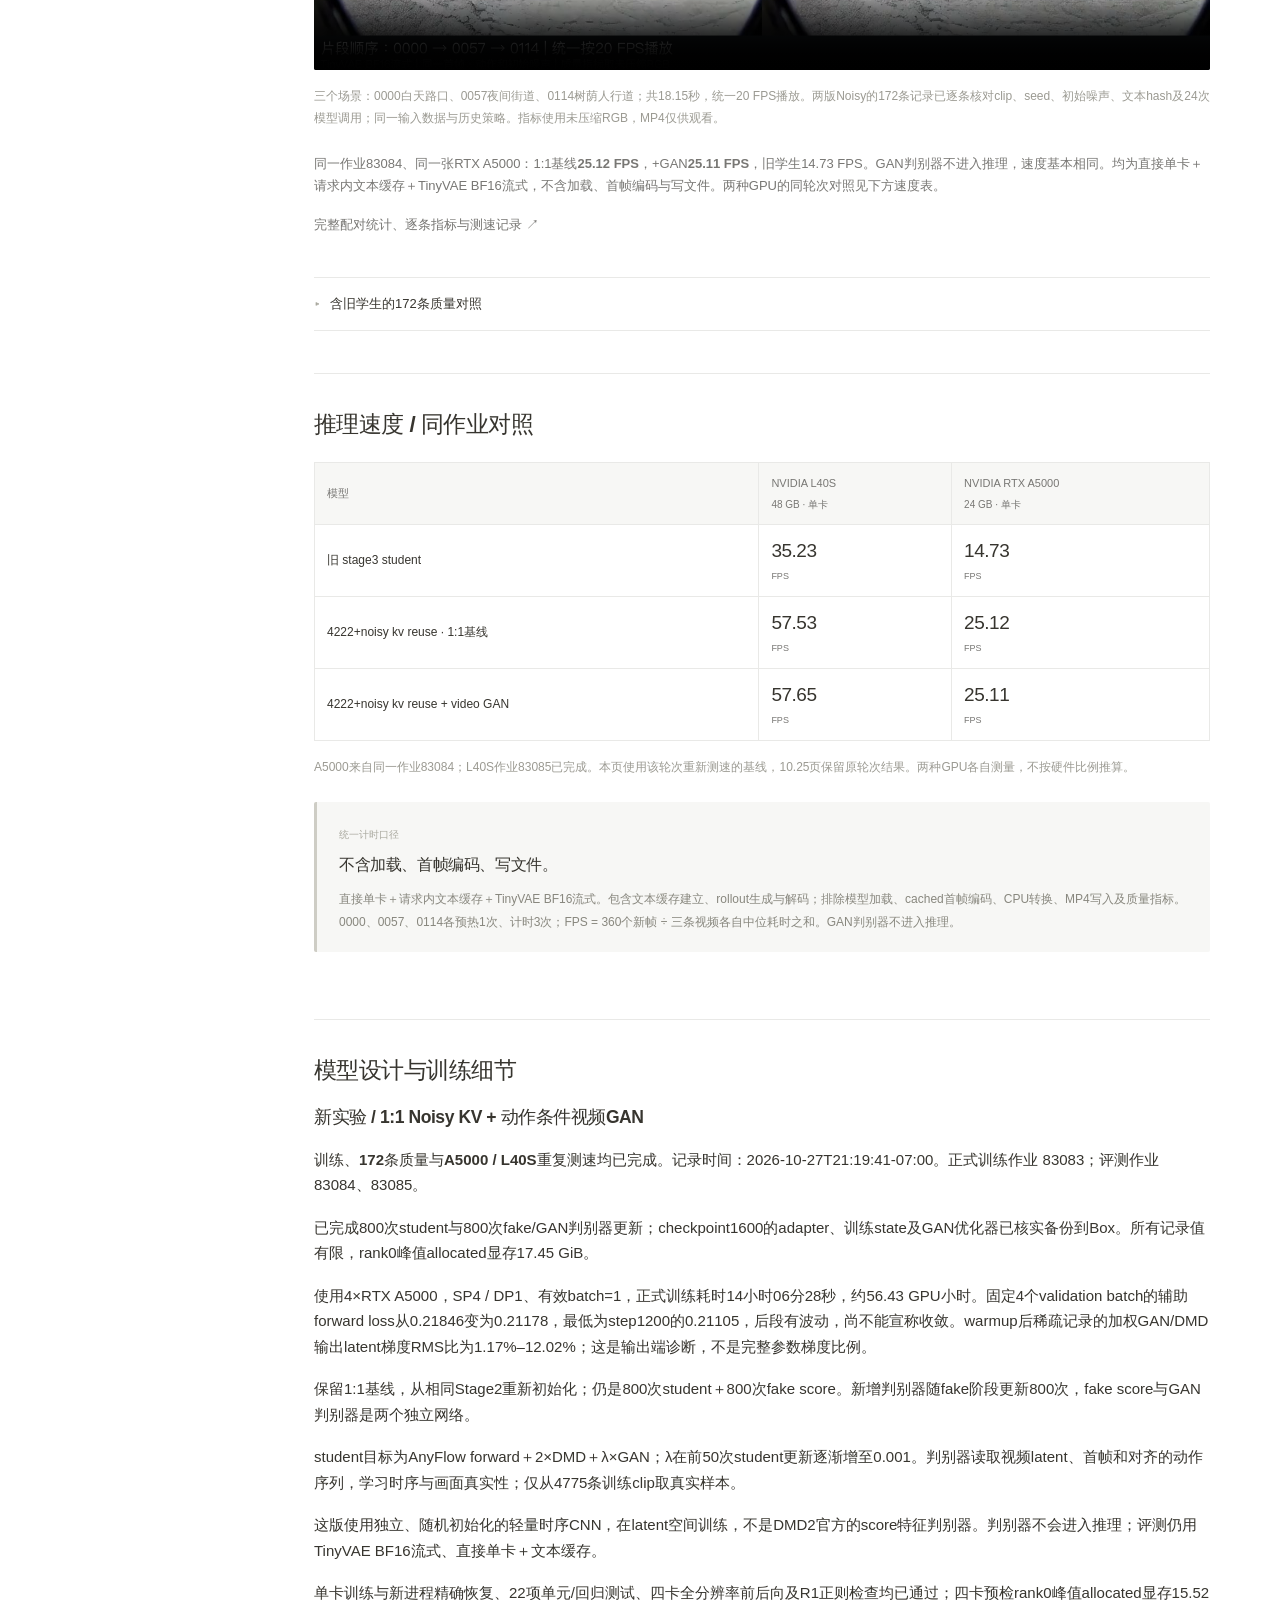
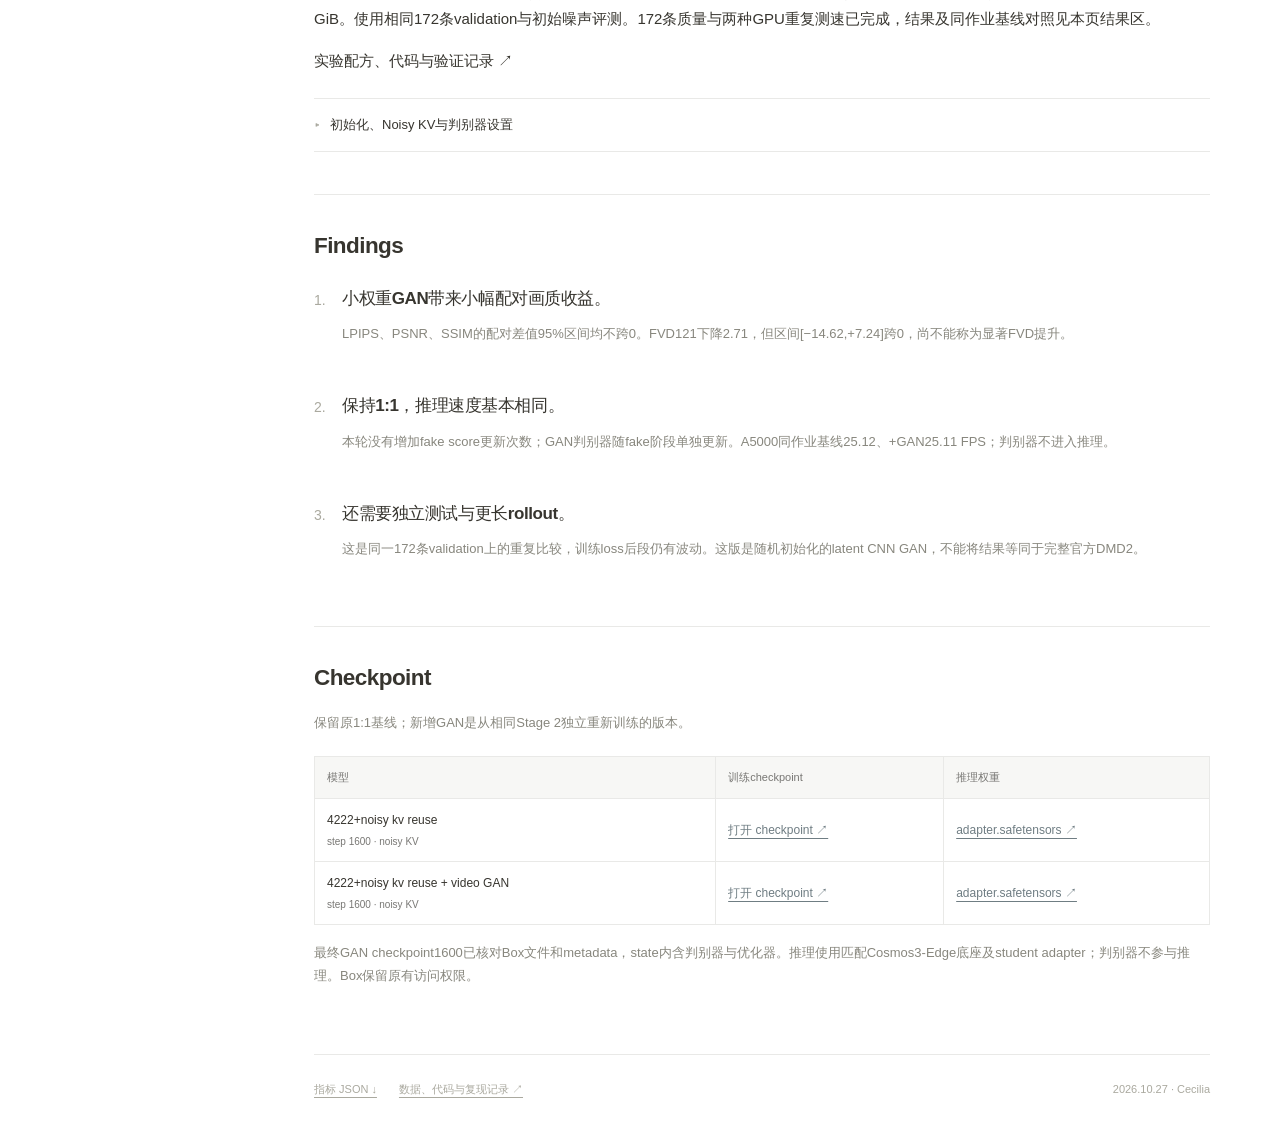
==== commit 3564b097: "Publish native Super Nano Edge forward encounter pilot with all videos" ====
--- a/docs/2026-10-27.html
+++ b/docs/2026-10-27.html
@@ -4,4 +4,4 @@
 <meta name="description" content="Cecilia 的研究日志：模型设计与训练细节、定性与定量结果、Findings。Stage 3 蒸馏，L40S / A5000 优化后推理结果。">
 <meta name="theme-color" content="#ffffff"><link rel="icon" href="assets/favicon.svg" type="image/svg+xml"><link rel="stylesheet" href="style.css?v=20261027"><script defer src="app.js?v=20261027"></script></head>
 <body class="research-log"><a class="skip" href="#log-2026-10-27">跳到日志正文</a>
-<aside class="date-sidebar" id="research-sidebar"><a href="index.html" class="workspace-name"><span class="workspace-icon">C</span><strong>cecilia-research-log</strong><span class="chevron" aria-hidden="true">⌄</span></a><div class="workspace-caption">Research workspace</div><a class="sidebar-home" href="index.html"><span aria-hidden="true">⌂</span>研究日志</a><div class="sidebar-label">2026 · October</div><nav aria-label="按日期浏览"><a class="date-link active" href="2026-10-27.html" aria-current="page"><span aria-hidden="true">▤</span><span>10.27 · Noisy KV + GAN</span></a><a class="date-link" href="index.html"><span aria-hidden="true">▤</span><span>10.25 · Stage 3 蒸馏</span></a></nav><nav class="entry-nav" aria-label="本页目录"><a href="#gan-results">定性与定量结果</a><a href="#throughput-results">推理速度</a><a href="#noisy-gan">训练细节</a><a href="#findings">Findings</a><a href="#checkpoints">Checkpoint</a></nav><div class="sidebar-bottom"><a href="https://github.com/CeciliaTheBirb/research-log" target="_blank" rel="noopener">GitHub repository ↗</a><span>cecilia · research notes</span></div></aside><div class="page-workspace"><header class="log-masthead"><div class="breadcrumb"><button class="sidebar-toggle" aria-label="切换侧栏" aria-controls="research-sidebar" aria-expanded="true">☰</button><span>Research Notes</span><span class="breadcrumb-slash">/</span><span>2026</span><span class="breadcrumb-slash">/</span><span>10.27</span></div><a href="https://github.com/CeciliaTheBirb/research-log" target="_blank" rel="noopener">在 GitHub 查看 ↗</a></header><main class="log-content" id="log-2026-10-27"><header class="entry-header"><div class="page-icon" aria-hidden="true">▤</div><div class="entry-date">2026 年 10 月 27 日</div><h1>Noisy KV + 动作条件视频 GAN</h1><p class="entry-deck">保留1:1 Noisy KV基线，单独加入小权重GAN监督。训练与172条质量评测已完成：配对RGB指标小幅改善，FVD收益尚不确定。</p><div class="entry-tags"><span>800 student / 800 fake</span><span>λGAN = 0.001</span><span>172 validation</span><span>4×RTX A5000</span></div></header><section id="results" class="log-section"><div id="gan-results" class="rain-results"><h3 class="result-title">1:1 Noisy KV + 小权重动作条件视频GAN</h3><p><strong>配对RGB画质指标有小幅改善，FVD收益尚不确定。</strong>172条相同validation上，LPIPS、PSNR、SSIM均改善；FVD121从215.35变为212.64，差值−2.71，配对bootstrap 95%区间[−14.62,+7.24]跨0，不能称为显著FVD提升。</p><div class="table-wrap"><table class="results-table gan-quality-table"><caption>相同800次student预算；新增GAN权重0.001</caption><thead><tr><th scope="col">指标</th><th scope="col">Noisy KV / 1:1基线</th><th scope="col">Noisy KV / 1:1 + GAN</th></tr></thead><tbody><tr><th scope="row">FVD121 ↓</th><td>215.35</td><td>212.64</td></tr><tr><th scope="row">FVD16 ↓</th><td>278.85</td><td>277.71</td></tr><tr><th scope="row">LPIPS ↓</th><td>0.4150</td><td>0.4068</td></tr><tr><th scope="row">PSNR ↑ dB</th><td>16.15</td><td>16.31</td></tr><tr><th scope="row">SSIM ↑</th><td>0.5142</td><td>0.5195</td></tr></tbody></table></div><p>相对1:1基线的配对差值：LPIPS −0.00823 [−0.01029,−0.00625]；PSNR +0.1597 dB [0.1140,0.2054]；SSIM +0.00536 [0.00407,0.00663]。三项95%区间均不跨0。FVD121区间使用512次配对重采样；这是同一验证集上的比较，尚需独立测试和长rollout验证。</p><div class="viewer-head"><p>上排：真实视频、旧 stage3 student<br>下排：Noisy KV 1:1基线、Noisy KV 1:1 + GAN</p><a href="assets/noisy-gan-comparison.mp4" download>下载 MP4 ↓</a></div><div class="video-shell"><video id="gan-video" controls playsinline preload="metadata" poster="assets/noisy-gan-comparison.jpg" aria-label="真实视频、旧学生、Noisy KV基线与新增动作条件GAN的同步对比"><source src="assets/noisy-gan-comparison.mp4" type="video/mp4">请下载MP4观看。</video></div><p class="caption-note">三个场景：0000白天路口、0057夜间街道、0114树荫人行道；共18.15秒，统一20 FPS播放。两版Noisy的172条记录已逐条核对clip、seed、初始噪声、文本hash及24次模型调用；同一输入数据与历史策略。指标使用未压缩RGB，MP4仅供观看。</p><p>同一作业83084、同一张RTX A5000：1:1基线<strong>25.12 FPS</strong>，+GAN<strong>25.11 FPS</strong>，旧学生14.73 FPS。GAN判别器不进入推理，速度基本相同。均为直接单卡＋请求内文本缓存＋TinyVAE BF16流式，不含加载、首帧编码与写文件。两种GPU的同轮次对照见下方速度表。</p><p><a href="https://github.com/CeciliaTheBirb/research-log/blob/main/data/2026-10-26/noisy-conditional-gan/RESULTS.md" target="_blank" rel="noopener">完整配对统计、逐条指标与测速记录 ↗</a></p></div><details class="detail"><summary>含旧学生的172条质量对照</summary><div class="detail-body"><div class="table-wrap"><table class="results-table"><thead><tr><th scope="col">模型</th><th scope="col">FVD121 ↓</th><th scope="col">FVD16 ↓</th><th scope="col">LPIPS ↓</th><th scope="col">PSNR ↑ dB</th><th scope="col">SSIM ↑</th></tr></thead><tbody><tr><th scope="row">旧 stage3 student</th><td>231.96</td><td>288.44</td><td>0.4338</td><td>15.81</td><td>0.5029</td></tr><tr><th scope="row">4222+noisy kv reuse</th><td>215.35</td><td>278.85</td><td>0.4150</td><td>16.15</td><td>0.5142</td></tr><tr><th scope="row">4222+noisy kv reuse + video GAN</th><td>212.64</td><td>277.71</td><td>0.4068</td><td>16.31</td><td>0.5195</td></tr></tbody></table></div><p class="caption-note">新增GAN质量评测使用RTX A5000；基线质量沿用同一172条验证视频的既有结果。各模型共享canonical参考；MP4不参与指标计算。</p></div></details></section><section id="throughput-results" class="log-section"><h2>推理速度 / 同作业对照</h2><div class="table-wrap"><table class="hardware-table"><thead><tr><th scope="col">模型</th><th scope="col">NVIDIA L40S<small>48 GB · 单卡</small></th><th scope="col">NVIDIA RTX A5000<small>24 GB · 单卡</small></th></tr></thead><tbody><tr><th scope="row">旧 stage3 student</th><td>35.23<small>FPS</small></td><td>14.73<small>FPS</small></td></tr><tr><th scope="row">4222+noisy kv reuse · 1:1基线</th><td>57.53<small>FPS</small></td><td>25.12<small>FPS</small></td></tr><tr><th scope="row">4222+noisy kv reuse + video GAN</th><td>57.65<small>FPS</small></td><td>25.11<small>FPS</small></td></tr></tbody></table></div><p class="caption-note">A5000来自同一作业83084；L40S作业83085已完成。本页使用该轮次重新测速的基线，10.25页保留原轮次结果。两种GPU各自测量，不按硬件比例推算。</p><div class="timing-box"><span class="small-label">统一计时口径</span><h4>不含加载、首帧编码、写文件。</h4><p>直接单卡＋请求内文本缓存＋TinyVAE BF16流式。包含文本缓存建立、rollout生成与解码；排除模型加载、cached首帧编码、CPU转换、MP4写入及质量指标。0000、0057、0114各预热1次、计时3次；FPS = 360个新帧 ÷ 三条视频各自中位耗时之和。GAN判别器不进入推理。</p></div></section><section id="model-design" class="log-section"><h2>模型设计与训练细节</h2><div class="model-card" id="noisy-gan"><h3>新实验 / 1:1 Noisy KV + 动作条件视频GAN</h3><p><strong>训练、172条质量与A5000 / L40S重复测速均已完成</strong>。记录时间：2026-10-27T21:19:41-07:00。正式训练作业 83083；评测作业83084、83085。</p><p>已完成800次student与800次fake/GAN判别器更新；checkpoint1600的adapter、训练state及GAN优化器已核实备份到Box。所有记录值有限，rank0峰值allocated显存17.45 GiB。</p><p>使用4×RTX A5000，SP4 / DP1、有效batch=1，正式训练耗时14小时06分28秒，约56.43 GPU小时。固定4个validation batch的辅助forward loss从0.21846变为0.21178，最低为step1200的0.21105，后段有波动，尚不能宣称收敛。warmup后稀疏记录的加权GAN/DMD输出latent梯度RMS比为1.17%–12.02%；这是输出端诊断，不是完整参数梯度比例。</p><p>保留1:1基线，从相同Stage2重新初始化；仍是800次student＋800次fake score。新增判别器随fake阶段更新800次，fake score与GAN判别器是两个独立网络。</p><p>student目标为AnyFlow forward＋2×DMD＋λ×GAN；λ在前50次student更新逐渐增至0.001。判别器读取视频latent、首帧和对齐的动作序列，学习时序与画面真实性；仅从4775条训练clip取真实样本。</p><p>这版使用独立、随机初始化的轻量时序CNN，在latent空间训练，不是DMD2官方的score特征判别器。判别器不会进入推理；评测仍用TinyVAE BF16流式、直接单卡＋文本缓存。</p><p>单卡训练与新进程精确恢复、22项单元/回归测试、四卡全分辨率前后向及R1正则检查均已通过；四卡预检rank0峰值allocated显存15.52 GiB。使用相同172条validation与初始噪声评测。172条质量与两种GPU重复测速已完成，结果及同作业基线对照见本页结果区。</p><p><a href="https://github.com/CeciliaTheBirb/research-log/tree/main/data/2026-10-26/noisy-conditional-gan" target="_blank" rel="noopener">实验配方、代码与验证记录 ↗</a></p></div><details class="detail"><summary>初始化、Noisy KV与判别器设置</summary><div class="detail-body common-settings"><dl><div><dt>初始化</dt><dd>student从causal Stage 2 step12550重新初始化；fake score及冻结teacher从bidir step30000加载。未从旧学生或此前Noisy checkpoint续训。</dd></div><div><dt>Rollout / Noisy KV</dt><dd>第一生成块4步，后续各2步。anchor与首个生成块使用clean KV；后续复用最后一步σ=0.625输入产生的KV。完整121帧仍为24次模型调用。</dd></div><div><dt>基线的两处匹配修改</dt><dd>辅助forward目标的后续GT历史在σ=0.625加噪，并匹配source/target时间；fake与DMD均采用shifted uniform时间抽样，shift=5，分别独立抽样。其余AnyFlow forward与DMD设置保持1:1基线。</dd></div><div><dt>Student / fake</dt><dd>AdamW学习率2×10⁻⁶，seed=0；4×A5000，SP4/DP1，有效batch=1。student与fake各800次；跨块历史KV detach。达到预算停止，不使用FVD early stopping。</dd></div><div><dt>GAN判别器</dt><dd>独立FP32时序CNN，width=32；输入归一化Cosmos视频latent、首帧及动作。丢弃anchor占位动作row0，将四次RGB转移对齐到一个未来latent时间。使用logistic GAN，AdamW lr=10⁻⁴、β=(0,0.99)，grad clip=1。</dd></div><div><dt>正则与数据</dt><dd>每16次判别器更新执行gamma=1的lazy R1；real/fake采用相同BF16量化与std=0.01 instance noise。GAN随机数流独立。4775条训练clip与172条验证在clip/session层面无重叠；训练用cached latent，无VAE解码。</dd></div><div><dt>更新与保存</dt><dd>student通过冻结D的输入梯度获得GAN监督；fake阶段使用detach样本更新D。D与fake score是两个网络。保存D权重、优化器及student/fake训练状态；单卡精确恢复与四卡梯度同步检查已通过。</dd></div></dl></div></details></section><section id="findings" class="log-section findings-section"><h2>Findings</h2><ol class="finding-list"><li><h3>小权重GAN带来小幅配对画质收益。</h3><p>LPIPS、PSNR、SSIM的配对差值95%区间均不跨0。FVD121下降2.71，但区间[−14.62,+7.24]跨0，尚不能称为显著FVD提升。</p></li><li><h3>保持1:1，推理速度基本相同。</h3><p>本轮没有增加fake score更新次数；GAN判别器随fake阶段单独更新。A5000同作业基线25.12、+GAN25.11 FPS；判别器不进入推理。</p></li><li><h3>还需要独立测试与更长rollout。</h3><p>这是同一172条validation上的重复比较，训练loss后段仍有波动。这版是随机初始化的latent CNN GAN，不能将结果等同于完整官方DMD2。</p></li></ol></section><section id="checkpoints" class="log-section"><h2>Checkpoint</h2><p>保留原1:1基线；新增GAN是从相同Stage 2独立重新训练的版本。</p><div class="table-wrap"><table class="checkpoint-table"><thead><tr><th scope="col">模型</th><th scope="col">训练checkpoint</th><th scope="col">推理权重</th></tr></thead><tbody><tr><th scope="row">4222+noisy kv reuse<small>step 1600 · noisy KV</small></th><td><a href="https://app.box.com/folder/430762142212" target="_blank" rel="noopener">打开 checkpoint ↗</a></td><td><a href="https://app.box.com/file/2547749248581" target="_blank" rel="noopener">adapter.safetensors ↗</a></td></tr><tr><th scope="row">4222+noisy kv reuse + video GAN<small>step 1600 · noisy KV</small></th><td><a href="https://app.box.com/folder/431510569802" target="_blank" rel="noopener">打开 checkpoint ↗</a></td><td><a href="https://app.box.com/file/2552548393910" target="_blank" rel="noopener">adapter.safetensors ↗</a></td></tr></tbody></table></div><p class="caption-note">最终GAN checkpoint1600已核对Box文件和metadata，state内含判别器与优化器。推理使用匹配Cosmos3-Edge底座及student adapter；判别器不参与推理。Box保留原有访问权限。</p></section><footer class="entry-footer"><a href="results.json" download>指标 JSON ↓</a><a href="https://github.com/CeciliaTheBirb/research-log/tree/main/data/2026-10-26/noisy-conditional-gan" target="_blank" rel="noopener">数据、代码与复现记录 ↗</a><span>2026.10.27 · Cecilia</span></footer></main></div></body></html>+<aside class="date-sidebar" id="research-sidebar"><a href="index.html" class="workspace-name"><span class="workspace-icon">C</span><strong>cecilia-research-log</strong><span class="chevron" aria-hidden="true">⌄</span></a><div class="workspace-caption">Research workspace</div><a class="sidebar-home" href="index.html"><span aria-hidden="true">⌂</span>研究日志</a><div class="sidebar-label">2026 · October</div><nav aria-label="按日期浏览"><a class="date-link" href="2026-10-29.html"><span aria-hidden="true">▤</span><span>10.29 · 原生 Super / Nano / Edge</span></a><a class="date-link active" href="2026-10-27.html" aria-current="page"><span aria-hidden="true">▤</span><span>10.27 · Noisy KV + GAN</span></a><a class="date-link" href="index.html"><span aria-hidden="true">▤</span><span>10.25 · Stage 3 蒸馏</span></a></nav><nav class="entry-nav" aria-label="本页目录"><a href="#gan-results">定性与定量结果</a><a href="#throughput-results">推理速度</a><a href="#noisy-gan">训练细节</a><a href="#findings">Findings</a><a href="#checkpoints">Checkpoint</a></nav><div class="sidebar-bottom"><a href="https://github.com/CeciliaTheBirb/research-log" target="_blank" rel="noopener">GitHub repository ↗</a><span>cecilia · research notes</span></div></aside><div class="page-workspace"><header class="log-masthead"><div class="breadcrumb"><button class="sidebar-toggle" aria-label="切换侧栏" aria-controls="research-sidebar" aria-expanded="true">☰</button><span>Research Notes</span><span class="breadcrumb-slash">/</span><span>2026</span><span class="breadcrumb-slash">/</span><span>10.27</span></div><a href="https://github.com/CeciliaTheBirb/research-log" target="_blank" rel="noopener">在 GitHub 查看 ↗</a></header><main class="log-content" id="log-2026-10-27"><header class="entry-header"><div class="page-icon" aria-hidden="true">▤</div><div class="entry-date">2026 年 10 月 27 日</div><h1>Noisy KV + 动作条件视频 GAN</h1><p class="entry-deck">保留1:1 Noisy KV基线，单独加入小权重GAN监督。训练与172条质量评测已完成：配对RGB指标小幅改善，FVD收益尚不确定。</p><div class="entry-tags"><span>800 student / 800 fake</span><span>λGAN = 0.001</span><span>172 validation</span><span>4×RTX A5000</span></div></header><section id="results" class="log-section"><div id="gan-results" class="rain-results"><h3 class="result-title">1:1 Noisy KV + 小权重动作条件视频GAN</h3><p><strong>配对RGB画质指标有小幅改善，FVD收益尚不确定。</strong>172条相同validation上，LPIPS、PSNR、SSIM均改善；FVD121从215.35变为212.64，差值−2.71，配对bootstrap 95%区间[−14.62,+7.24]跨0，不能称为显著FVD提升。</p><div class="table-wrap"><table class="results-table gan-quality-table"><caption>相同800次student预算；新增GAN权重0.001</caption><thead><tr><th scope="col">指标</th><th scope="col">Noisy KV / 1:1基线</th><th scope="col">Noisy KV / 1:1 + GAN</th></tr></thead><tbody><tr><th scope="row">FVD121 ↓</th><td>215.35</td><td>212.64</td></tr><tr><th scope="row">FVD16 ↓</th><td>278.85</td><td>277.71</td></tr><tr><th scope="row">LPIPS ↓</th><td>0.4150</td><td>0.4068</td></tr><tr><th scope="row">PSNR ↑ dB</th><td>16.15</td><td>16.31</td></tr><tr><th scope="row">SSIM ↑</th><td>0.5142</td><td>0.5195</td></tr></tbody></table></div><p>相对1:1基线的配对差值：LPIPS −0.00823 [−0.01029,−0.00625]；PSNR +0.1597 dB [0.1140,0.2054]；SSIM +0.00536 [0.00407,0.00663]。三项95%区间均不跨0。FVD121区间使用512次配对重采样；这是同一验证集上的比较，尚需独立测试和长rollout验证。</p><div class="viewer-head"><p>上排：真实视频、旧 stage3 student<br>下排：Noisy KV 1:1基线、Noisy KV 1:1 + GAN</p><a href="assets/noisy-gan-comparison.mp4" download>下载 MP4 ↓</a></div><div class="video-shell"><video id="gan-video" controls playsinline preload="metadata" poster="assets/noisy-gan-comparison.jpg" aria-label="真实视频、旧学生、Noisy KV基线与新增动作条件GAN的同步对比"><source src="assets/noisy-gan-comparison.mp4" type="video/mp4">请下载MP4观看。</video></div><p class="caption-note">三个场景：0000白天路口、0057夜间街道、0114树荫人行道；共18.15秒，统一20 FPS播放。两版Noisy的172条记录已逐条核对clip、seed、初始噪声、文本hash及24次模型调用；同一输入数据与历史策略。指标使用未压缩RGB，MP4仅供观看。</p><p>同一作业83084、同一张RTX A5000：1:1基线<strong>25.12 FPS</strong>，+GAN<strong>25.11 FPS</strong>，旧学生14.73 FPS。GAN判别器不进入推理，速度基本相同。均为直接单卡＋请求内文本缓存＋TinyVAE BF16流式，不含加载、首帧编码与写文件。两种GPU的同轮次对照见下方速度表。</p><p><a href="https://github.com/CeciliaTheBirb/research-log/blob/main/data/2026-10-26/noisy-conditional-gan/RESULTS.md" target="_blank" rel="noopener">完整配对统计、逐条指标与测速记录 ↗</a></p></div><details class="detail"><summary>含旧学生的172条质量对照</summary><div class="detail-body"><div class="table-wrap"><table class="results-table"><thead><tr><th scope="col">模型</th><th scope="col">FVD121 ↓</th><th scope="col">FVD16 ↓</th><th scope="col">LPIPS ↓</th><th scope="col">PSNR ↑ dB</th><th scope="col">SSIM ↑</th></tr></thead><tbody><tr><th scope="row">旧 stage3 student</th><td>231.96</td><td>288.44</td><td>0.4338</td><td>15.81</td><td>0.5029</td></tr><tr><th scope="row">4222+noisy kv reuse</th><td>215.35</td><td>278.85</td><td>0.4150</td><td>16.15</td><td>0.5142</td></tr><tr><th scope="row">4222+noisy kv reuse + video GAN</th><td>212.64</td><td>277.71</td><td>0.4068</td><td>16.31</td><td>0.5195</td></tr></tbody></table></div><p class="caption-note">新增GAN质量评测使用RTX A5000；基线质量沿用同一172条验证视频的既有结果。各模型共享canonical参考；MP4不参与指标计算。</p></div></details></section><section id="throughput-results" class="log-section"><h2>推理速度 / 同作业对照</h2><div class="table-wrap"><table class="hardware-table"><thead><tr><th scope="col">模型</th><th scope="col">NVIDIA L40S<small>48 GB · 单卡</small></th><th scope="col">NVIDIA RTX A5000<small>24 GB · 单卡</small></th></tr></thead><tbody><tr><th scope="row">旧 stage3 student</th><td>35.23<small>FPS</small></td><td>14.73<small>FPS</small></td></tr><tr><th scope="row">4222+noisy kv reuse · 1:1基线</th><td>57.53<small>FPS</small></td><td>25.12<small>FPS</small></td></tr><tr><th scope="row">4222+noisy kv reuse + video GAN</th><td>57.65<small>FPS</small></td><td>25.11<small>FPS</small></td></tr></tbody></table></div><p class="caption-note">A5000来自同一作业83084；L40S作业83085已完成。本页使用该轮次重新测速的基线，10.25页保留原轮次结果。两种GPU各自测量，不按硬件比例推算。</p><div class="timing-box"><span class="small-label">统一计时口径</span><h4>不含加载、首帧编码、写文件。</h4><p>直接单卡＋请求内文本缓存＋TinyVAE BF16流式。包含文本缓存建立、rollout生成与解码；排除模型加载、cached首帧编码、CPU转换、MP4写入及质量指标。0000、0057、0114各预热1次、计时3次；FPS = 360个新帧 ÷ 三条视频各自中位耗时之和。GAN判别器不进入推理。</p></div></section><section id="model-design" class="log-section"><h2>模型设计与训练细节</h2><div class="model-card" id="noisy-gan"><h3>新实验 / 1:1 Noisy KV + 动作条件视频GAN</h3><p><strong>训练、172条质量与A5000 / L40S重复测速均已完成</strong>。记录时间：2026-10-27T21:19:41-07:00。正式训练作业 83083；评测作业83084、83085。</p><p>已完成800次student与800次fake/GAN判别器更新；checkpoint1600的adapter、训练state及GAN优化器已核实备份到Box。所有记录值有限，rank0峰值allocated显存17.45 GiB。</p><p>使用4×RTX A5000，SP4 / DP1、有效batch=1，正式训练耗时14小时06分28秒，约56.43 GPU小时。固定4个validation batch的辅助forward loss从0.21846变为0.21178，最低为step1200的0.21105，后段有波动，尚不能宣称收敛。warmup后稀疏记录的加权GAN/DMD输出latent梯度RMS比为1.17%–12.02%；这是输出端诊断，不是完整参数梯度比例。</p><p>保留1:1基线，从相同Stage2重新初始化；仍是800次student＋800次fake score。新增判别器随fake阶段更新800次，fake score与GAN判别器是两个独立网络。</p><p>student目标为AnyFlow forward＋2×DMD＋λ×GAN；λ在前50次student更新逐渐增至0.001。判别器读取视频latent、首帧和对齐的动作序列，学习时序与画面真实性；仅从4775条训练clip取真实样本。</p><p>这版使用独立、随机初始化的轻量时序CNN，在latent空间训练，不是DMD2官方的score特征判别器。判别器不会进入推理；评测仍用TinyVAE BF16流式、直接单卡＋文本缓存。</p><p>单卡训练与新进程精确恢复、22项单元/回归测试、四卡全分辨率前后向及R1正则检查均已通过；四卡预检rank0峰值allocated显存15.52 GiB。使用相同172条validation与初始噪声评测。172条质量与两种GPU重复测速已完成，结果及同作业基线对照见本页结果区。</p><p><a href="https://github.com/CeciliaTheBirb/research-log/tree/main/data/2026-10-26/noisy-conditional-gan" target="_blank" rel="noopener">实验配方、代码与验证记录 ↗</a></p></div><details class="detail"><summary>初始化、Noisy KV与判别器设置</summary><div class="detail-body common-settings"><dl><div><dt>初始化</dt><dd>student从causal Stage 2 step12550重新初始化；fake score及冻结teacher从bidir step30000加载。未从旧学生或此前Noisy checkpoint续训。</dd></div><div><dt>Rollout / Noisy KV</dt><dd>第一生成块4步，后续各2步。anchor与首个生成块使用clean KV；后续复用最后一步σ=0.625输入产生的KV。完整121帧仍为24次模型调用。</dd></div><div><dt>基线的两处匹配修改</dt><dd>辅助forward目标的后续GT历史在σ=0.625加噪，并匹配source/target时间；fake与DMD均采用shifted uniform时间抽样，shift=5，分别独立抽样。其余AnyFlow forward与DMD设置保持1:1基线。</dd></div><div><dt>Student / fake</dt><dd>AdamW学习率2×10⁻⁶，seed=0；4×A5000，SP4/DP1，有效batch=1。student与fake各800次；跨块历史KV detach。达到预算停止，不使用FVD early stopping。</dd></div><div><dt>GAN判别器</dt><dd>独立FP32时序CNN，width=32；输入归一化Cosmos视频latent、首帧及动作。丢弃anchor占位动作row0，将四次RGB转移对齐到一个未来latent时间。使用logistic GAN，AdamW lr=10⁻⁴、β=(0,0.99)，grad clip=1。</dd></div><div><dt>正则与数据</dt><dd>每16次判别器更新执行gamma=1的lazy R1；real/fake采用相同BF16量化与std=0.01 instance noise。GAN随机数流独立。4775条训练clip与172条验证在clip/session层面无重叠；训练用cached latent，无VAE解码。</dd></div><div><dt>更新与保存</dt><dd>student通过冻结D的输入梯度获得GAN监督；fake阶段使用detach样本更新D。D与fake score是两个网络。保存D权重、优化器及student/fake训练状态；单卡精确恢复与四卡梯度同步检查已通过。</dd></div></dl></div></details></section><section id="findings" class="log-section findings-section"><h2>Findings</h2><ol class="finding-list"><li><h3>小权重GAN带来小幅配对画质收益。</h3><p>LPIPS、PSNR、SSIM的配对差值95%区间均不跨0。FVD121下降2.71，但区间[−14.62,+7.24]跨0，尚不能称为显著FVD提升。</p></li><li><h3>保持1:1，推理速度基本相同。</h3><p>本轮没有增加fake score更新次数；GAN判别器随fake阶段单独更新。A5000同作业基线25.12、+GAN25.11 FPS；判别器不进入推理。</p></li><li><h3>还需要独立测试与更长rollout。</h3><p>这是同一172条validation上的重复比较，训练loss后段仍有波动。这版是随机初始化的latent CNN GAN，不能将结果等同于完整官方DMD2。</p></li></ol></section><section id="checkpoints" class="log-section"><h2>Checkpoint</h2><p>保留原1:1基线；新增GAN是从相同Stage 2独立重新训练的版本。</p><div class="table-wrap"><table class="checkpoint-table"><thead><tr><th scope="col">模型</th><th scope="col">训练checkpoint</th><th scope="col">推理权重</th></tr></thead><tbody><tr><th scope="row">4222+noisy kv reuse<small>step 1600 · noisy KV</small></th><td><a href="https://app.box.com/folder/430762142212" target="_blank" rel="noopener">打开 checkpoint ↗</a></td><td><a href="https://app.box.com/file/2547749248581" target="_blank" rel="noopener">adapter.safetensors ↗</a></td></tr><tr><th scope="row">4222+noisy kv reuse + video GAN<small>step 1600 · noisy KV</small></th><td><a href="https://app.box.com/folder/431510569802" target="_blank" rel="noopener">打开 checkpoint ↗</a></td><td><a href="https://app.box.com/file/2552548393910" target="_blank" rel="noopener">adapter.safetensors ↗</a></td></tr></tbody></table></div><p class="caption-note">最终GAN checkpoint1600已核对Box文件和metadata，state内含判别器与优化器。推理使用匹配Cosmos3-Edge底座及student adapter；判别器不参与推理。Box保留原有访问权限。</p></section><footer class="entry-footer"><a href="results.json" download>指标 JSON ↓</a><a href="https://github.com/CeciliaTheBirb/research-log/tree/main/data/2026-10-26/noisy-conditional-gan" target="_blank" rel="noopener">数据、代码与复现记录 ↗</a><span>2026.10.27 · Cecilia</span></footer></main></div></body></html>
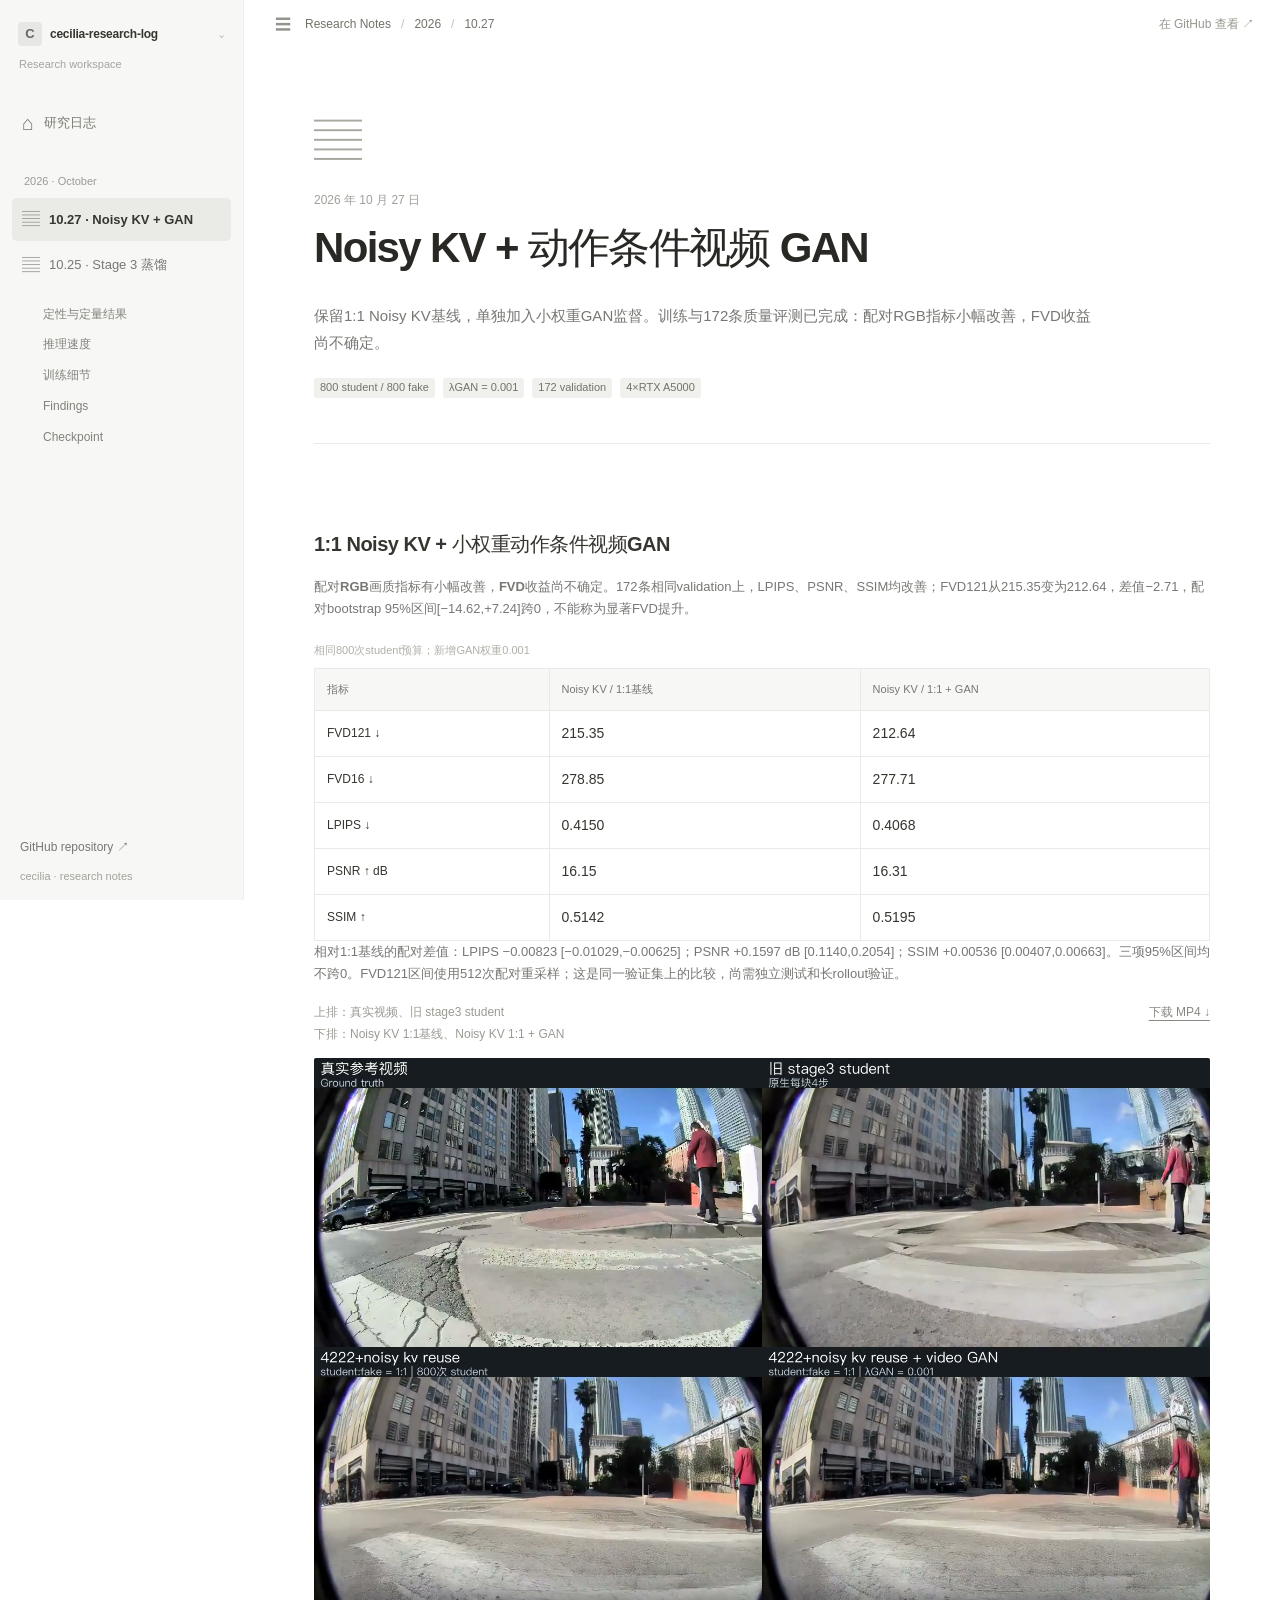
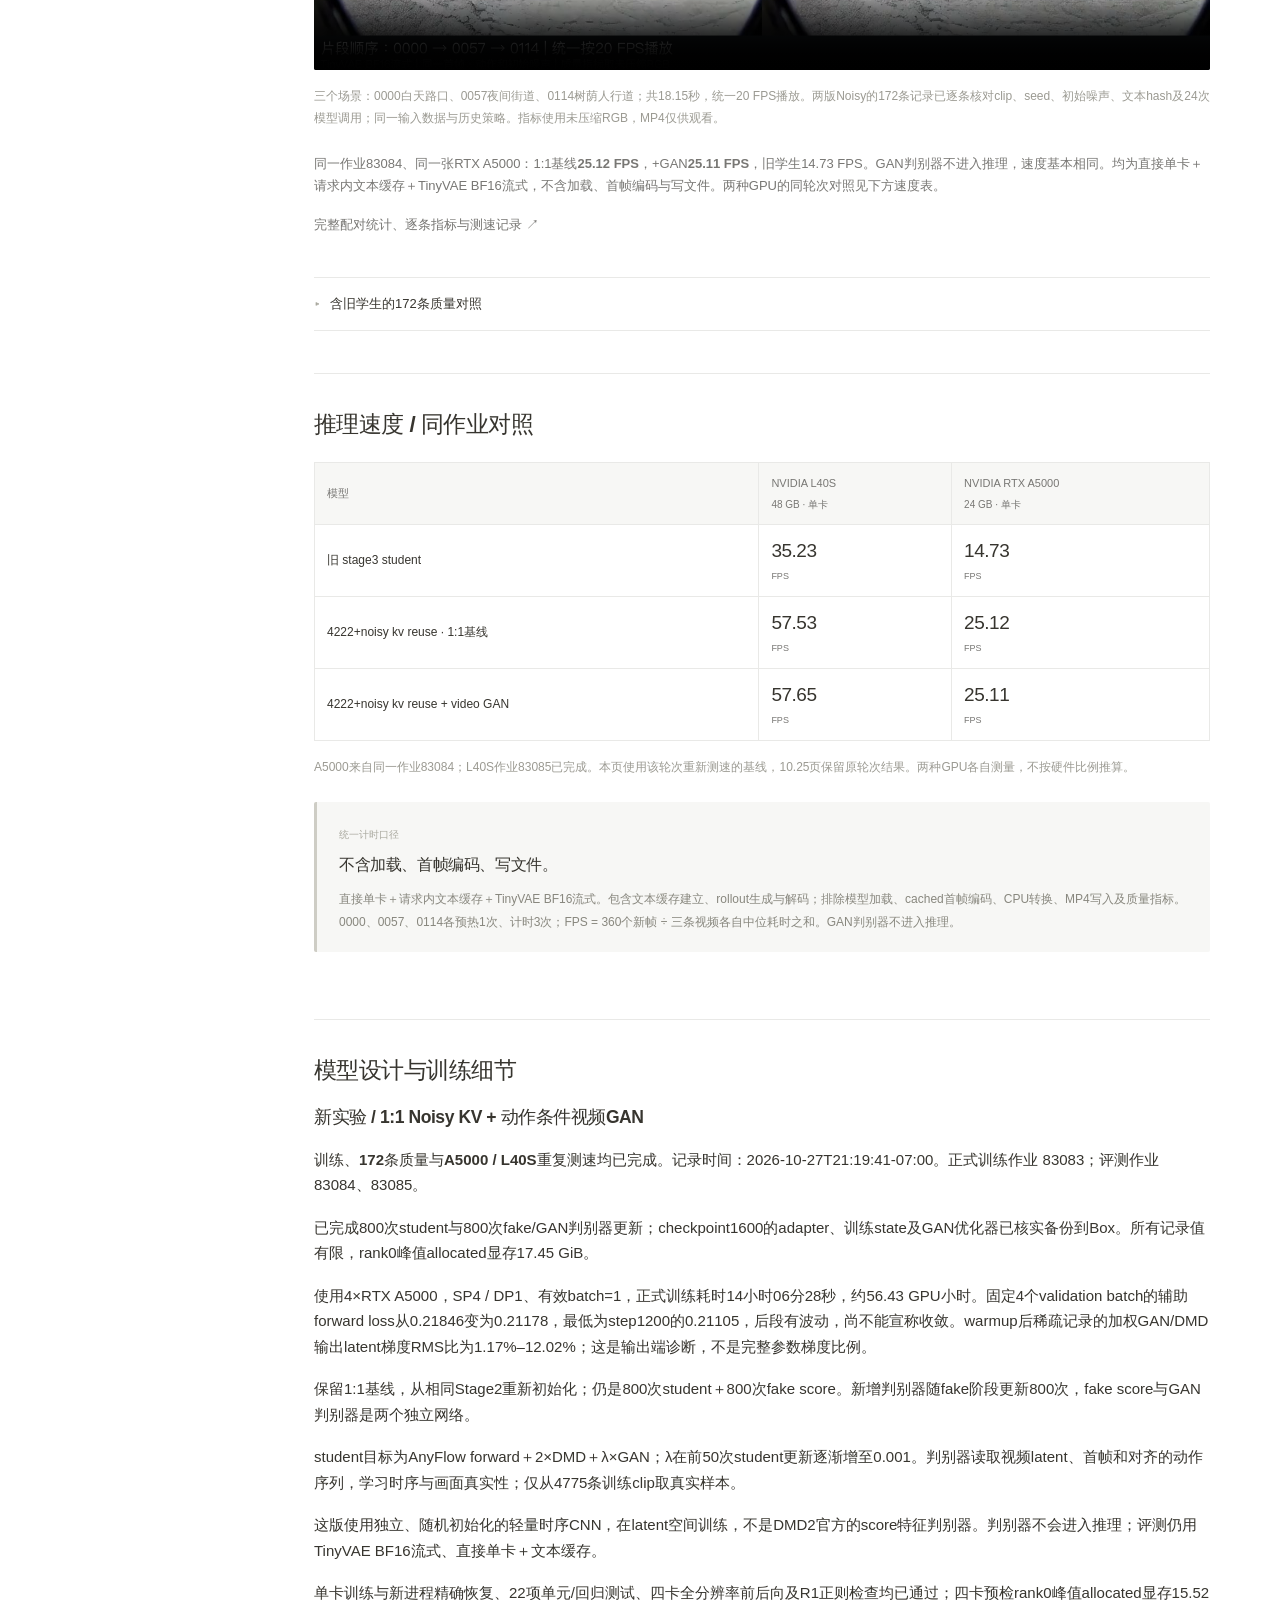
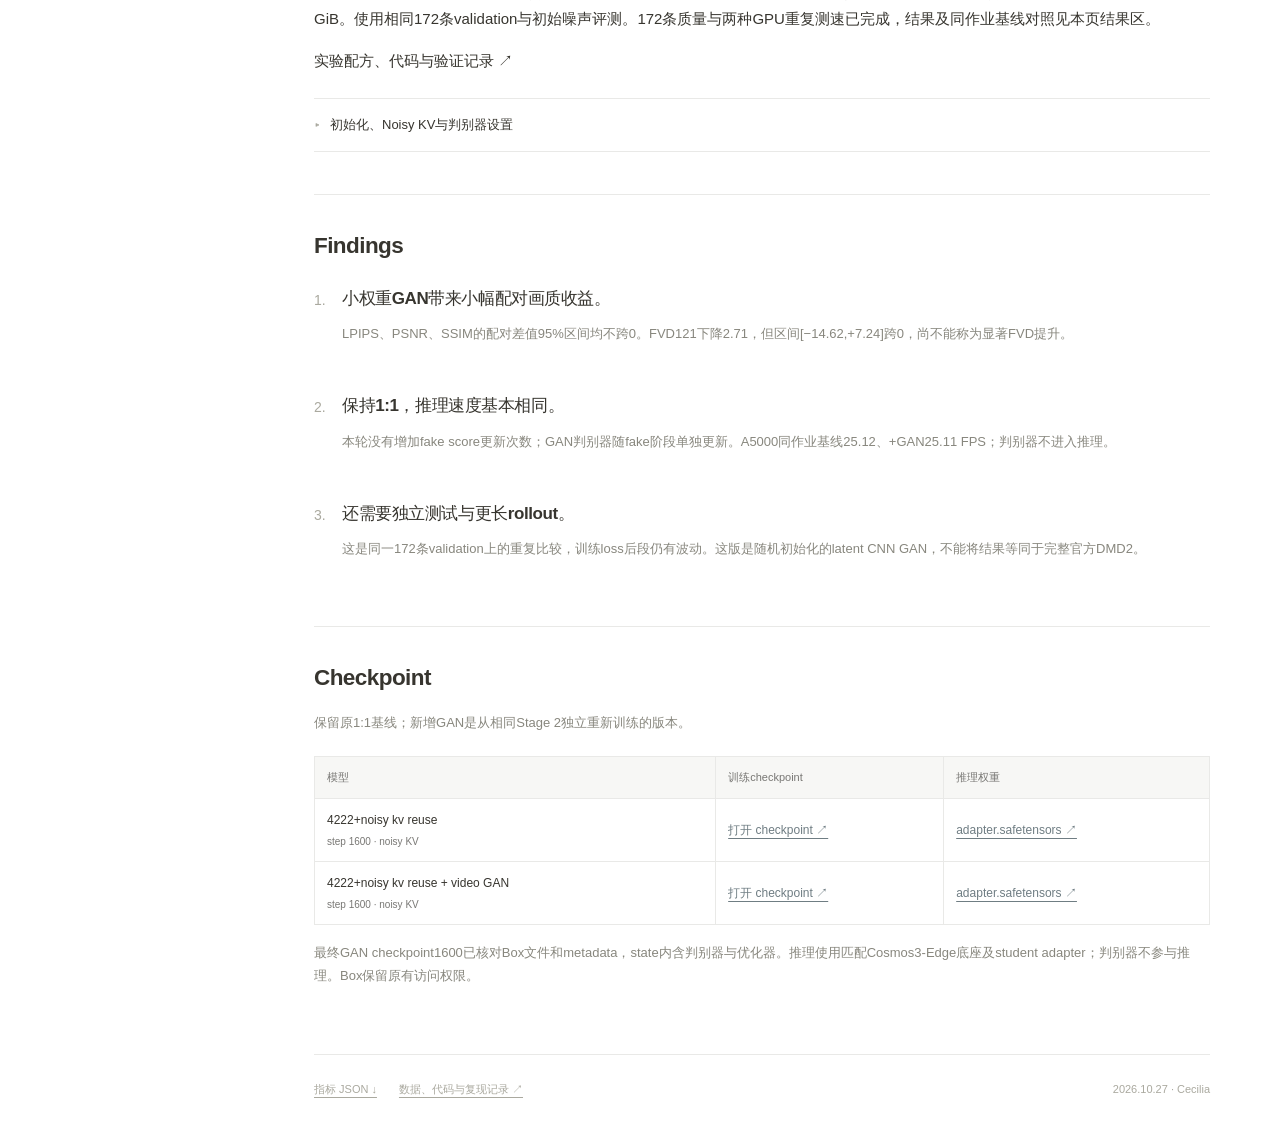
==== commit ad628e60: "Withdraw October 29 native model results and videos" ====
--- a/docs/2026-10-27.html
+++ b/docs/2026-10-27.html
@@ -4,4 +4,4 @@
 <meta name="description" content="Cecilia 的研究日志：模型设计与训练细节、定性与定量结果、Findings。Stage 3 蒸馏，L40S / A5000 优化后推理结果。">
 <meta name="theme-color" content="#ffffff"><link rel="icon" href="assets/favicon.svg" type="image/svg+xml"><link rel="stylesheet" href="style.css?v=20261027"><script defer src="app.js?v=20261027"></script></head>
 <body class="research-log"><a class="skip" href="#log-2026-10-27">跳到日志正文</a>
-<aside class="date-sidebar" id="research-sidebar"><a href="index.html" class="workspace-name"><span class="workspace-icon">C</span><strong>cecilia-research-log</strong><span class="chevron" aria-hidden="true">⌄</span></a><div class="workspace-caption">Research workspace</div><a class="sidebar-home" href="index.html"><span aria-hidden="true">⌂</span>研究日志</a><div class="sidebar-label">2026 · October</div><nav aria-label="按日期浏览"><a class="date-link" href="2026-10-29.html"><span aria-hidden="true">▤</span><span>10.29 · 原生 Super / Nano / Edge</span></a><a class="date-link active" href="2026-10-27.html" aria-current="page"><span aria-hidden="true">▤</span><span>10.27 · Noisy KV + GAN</span></a><a class="date-link" href="index.html"><span aria-hidden="true">▤</span><span>10.25 · Stage 3 蒸馏</span></a></nav><nav class="entry-nav" aria-label="本页目录"><a href="#gan-results">定性与定量结果</a><a href="#throughput-results">推理速度</a><a href="#noisy-gan">训练细节</a><a href="#findings">Findings</a><a href="#checkpoints">Checkpoint</a></nav><div class="sidebar-bottom"><a href="https://github.com/CeciliaTheBirb/research-log" target="_blank" rel="noopener">GitHub repository ↗</a><span>cecilia · research notes</span></div></aside><div class="page-workspace"><header class="log-masthead"><div class="breadcrumb"><button class="sidebar-toggle" aria-label="切换侧栏" aria-controls="research-sidebar" aria-expanded="true">☰</button><span>Research Notes</span><span class="breadcrumb-slash">/</span><span>2026</span><span class="breadcrumb-slash">/</span><span>10.27</span></div><a href="https://github.com/CeciliaTheBirb/research-log" target="_blank" rel="noopener">在 GitHub 查看 ↗</a></header><main class="log-content" id="log-2026-10-27"><header class="entry-header"><div class="page-icon" aria-hidden="true">▤</div><div class="entry-date">2026 年 10 月 27 日</div><h1>Noisy KV + 动作条件视频 GAN</h1><p class="entry-deck">保留1:1 Noisy KV基线，单独加入小权重GAN监督。训练与172条质量评测已完成：配对RGB指标小幅改善，FVD收益尚不确定。</p><div class="entry-tags"><span>800 student / 800 fake</span><span>λGAN = 0.001</span><span>172 validation</span><span>4×RTX A5000</span></div></header><section id="results" class="log-section"><div id="gan-results" class="rain-results"><h3 class="result-title">1:1 Noisy KV + 小权重动作条件视频GAN</h3><p><strong>配对RGB画质指标有小幅改善，FVD收益尚不确定。</strong>172条相同validation上，LPIPS、PSNR、SSIM均改善；FVD121从215.35变为212.64，差值−2.71，配对bootstrap 95%区间[−14.62,+7.24]跨0，不能称为显著FVD提升。</p><div class="table-wrap"><table class="results-table gan-quality-table"><caption>相同800次student预算；新增GAN权重0.001</caption><thead><tr><th scope="col">指标</th><th scope="col">Noisy KV / 1:1基线</th><th scope="col">Noisy KV / 1:1 + GAN</th></tr></thead><tbody><tr><th scope="row">FVD121 ↓</th><td>215.35</td><td>212.64</td></tr><tr><th scope="row">FVD16 ↓</th><td>278.85</td><td>277.71</td></tr><tr><th scope="row">LPIPS ↓</th><td>0.4150</td><td>0.4068</td></tr><tr><th scope="row">PSNR ↑ dB</th><td>16.15</td><td>16.31</td></tr><tr><th scope="row">SSIM ↑</th><td>0.5142</td><td>0.5195</td></tr></tbody></table></div><p>相对1:1基线的配对差值：LPIPS −0.00823 [−0.01029,−0.00625]；PSNR +0.1597 dB [0.1140,0.2054]；SSIM +0.00536 [0.00407,0.00663]。三项95%区间均不跨0。FVD121区间使用512次配对重采样；这是同一验证集上的比较，尚需独立测试和长rollout验证。</p><div class="viewer-head"><p>上排：真实视频、旧 stage3 student<br>下排：Noisy KV 1:1基线、Noisy KV 1:1 + GAN</p><a href="assets/noisy-gan-comparison.mp4" download>下载 MP4 ↓</a></div><div class="video-shell"><video id="gan-video" controls playsinline preload="metadata" poster="assets/noisy-gan-comparison.jpg" aria-label="真实视频、旧学生、Noisy KV基线与新增动作条件GAN的同步对比"><source src="assets/noisy-gan-comparison.mp4" type="video/mp4">请下载MP4观看。</video></div><p class="caption-note">三个场景：0000白天路口、0057夜间街道、0114树荫人行道；共18.15秒，统一20 FPS播放。两版Noisy的172条记录已逐条核对clip、seed、初始噪声、文本hash及24次模型调用；同一输入数据与历史策略。指标使用未压缩RGB，MP4仅供观看。</p><p>同一作业83084、同一张RTX A5000：1:1基线<strong>25.12 FPS</strong>，+GAN<strong>25.11 FPS</strong>，旧学生14.73 FPS。GAN判别器不进入推理，速度基本相同。均为直接单卡＋请求内文本缓存＋TinyVAE BF16流式，不含加载、首帧编码与写文件。两种GPU的同轮次对照见下方速度表。</p><p><a href="https://github.com/CeciliaTheBirb/research-log/blob/main/data/2026-10-26/noisy-conditional-gan/RESULTS.md" target="_blank" rel="noopener">完整配对统计、逐条指标与测速记录 ↗</a></p></div><details class="detail"><summary>含旧学生的172条质量对照</summary><div class="detail-body"><div class="table-wrap"><table class="results-table"><thead><tr><th scope="col">模型</th><th scope="col">FVD121 ↓</th><th scope="col">FVD16 ↓</th><th scope="col">LPIPS ↓</th><th scope="col">PSNR ↑ dB</th><th scope="col">SSIM ↑</th></tr></thead><tbody><tr><th scope="row">旧 stage3 student</th><td>231.96</td><td>288.44</td><td>0.4338</td><td>15.81</td><td>0.5029</td></tr><tr><th scope="row">4222+noisy kv reuse</th><td>215.35</td><td>278.85</td><td>0.4150</td><td>16.15</td><td>0.5142</td></tr><tr><th scope="row">4222+noisy kv reuse + video GAN</th><td>212.64</td><td>277.71</td><td>0.4068</td><td>16.31</td><td>0.5195</td></tr></tbody></table></div><p class="caption-note">新增GAN质量评测使用RTX A5000；基线质量沿用同一172条验证视频的既有结果。各模型共享canonical参考；MP4不参与指标计算。</p></div></details></section><section id="throughput-results" class="log-section"><h2>推理速度 / 同作业对照</h2><div class="table-wrap"><table class="hardware-table"><thead><tr><th scope="col">模型</th><th scope="col">NVIDIA L40S<small>48 GB · 单卡</small></th><th scope="col">NVIDIA RTX A5000<small>24 GB · 单卡</small></th></tr></thead><tbody><tr><th scope="row">旧 stage3 student</th><td>35.23<small>FPS</small></td><td>14.73<small>FPS</small></td></tr><tr><th scope="row">4222+noisy kv reuse · 1:1基线</th><td>57.53<small>FPS</small></td><td>25.12<small>FPS</small></td></tr><tr><th scope="row">4222+noisy kv reuse + video GAN</th><td>57.65<small>FPS</small></td><td>25.11<small>FPS</small></td></tr></tbody></table></div><p class="caption-note">A5000来自同一作业83084；L40S作业83085已完成。本页使用该轮次重新测速的基线，10.25页保留原轮次结果。两种GPU各自测量，不按硬件比例推算。</p><div class="timing-box"><span class="small-label">统一计时口径</span><h4>不含加载、首帧编码、写文件。</h4><p>直接单卡＋请求内文本缓存＋TinyVAE BF16流式。包含文本缓存建立、rollout生成与解码；排除模型加载、cached首帧编码、CPU转换、MP4写入及质量指标。0000、0057、0114各预热1次、计时3次；FPS = 360个新帧 ÷ 三条视频各自中位耗时之和。GAN判别器不进入推理。</p></div></section><section id="model-design" class="log-section"><h2>模型设计与训练细节</h2><div class="model-card" id="noisy-gan"><h3>新实验 / 1:1 Noisy KV + 动作条件视频GAN</h3><p><strong>训练、172条质量与A5000 / L40S重复测速均已完成</strong>。记录时间：2026-10-27T21:19:41-07:00。正式训练作业 83083；评测作业83084、83085。</p><p>已完成800次student与800次fake/GAN判别器更新；checkpoint1600的adapter、训练state及GAN优化器已核实备份到Box。所有记录值有限，rank0峰值allocated显存17.45 GiB。</p><p>使用4×RTX A5000，SP4 / DP1、有效batch=1，正式训练耗时14小时06分28秒，约56.43 GPU小时。固定4个validation batch的辅助forward loss从0.21846变为0.21178，最低为step1200的0.21105，后段有波动，尚不能宣称收敛。warmup后稀疏记录的加权GAN/DMD输出latent梯度RMS比为1.17%–12.02%；这是输出端诊断，不是完整参数梯度比例。</p><p>保留1:1基线，从相同Stage2重新初始化；仍是800次student＋800次fake score。新增判别器随fake阶段更新800次，fake score与GAN判别器是两个独立网络。</p><p>student目标为AnyFlow forward＋2×DMD＋λ×GAN；λ在前50次student更新逐渐增至0.001。判别器读取视频latent、首帧和对齐的动作序列，学习时序与画面真实性；仅从4775条训练clip取真实样本。</p><p>这版使用独立、随机初始化的轻量时序CNN，在latent空间训练，不是DMD2官方的score特征判别器。判别器不会进入推理；评测仍用TinyVAE BF16流式、直接单卡＋文本缓存。</p><p>单卡训练与新进程精确恢复、22项单元/回归测试、四卡全分辨率前后向及R1正则检查均已通过；四卡预检rank0峰值allocated显存15.52 GiB。使用相同172条validation与初始噪声评测。172条质量与两种GPU重复测速已完成，结果及同作业基线对照见本页结果区。</p><p><a href="https://github.com/CeciliaTheBirb/research-log/tree/main/data/2026-10-26/noisy-conditional-gan" target="_blank" rel="noopener">实验配方、代码与验证记录 ↗</a></p></div><details class="detail"><summary>初始化、Noisy KV与判别器设置</summary><div class="detail-body common-settings"><dl><div><dt>初始化</dt><dd>student从causal Stage 2 step12550重新初始化；fake score及冻结teacher从bidir step30000加载。未从旧学生或此前Noisy checkpoint续训。</dd></div><div><dt>Rollout / Noisy KV</dt><dd>第一生成块4步，后续各2步。anchor与首个生成块使用clean KV；后续复用最后一步σ=0.625输入产生的KV。完整121帧仍为24次模型调用。</dd></div><div><dt>基线的两处匹配修改</dt><dd>辅助forward目标的后续GT历史在σ=0.625加噪，并匹配source/target时间；fake与DMD均采用shifted uniform时间抽样，shift=5，分别独立抽样。其余AnyFlow forward与DMD设置保持1:1基线。</dd></div><div><dt>Student / fake</dt><dd>AdamW学习率2×10⁻⁶，seed=0；4×A5000，SP4/DP1，有效batch=1。student与fake各800次；跨块历史KV detach。达到预算停止，不使用FVD early stopping。</dd></div><div><dt>GAN判别器</dt><dd>独立FP32时序CNN，width=32；输入归一化Cosmos视频latent、首帧及动作。丢弃anchor占位动作row0，将四次RGB转移对齐到一个未来latent时间。使用logistic GAN，AdamW lr=10⁻⁴、β=(0,0.99)，grad clip=1。</dd></div><div><dt>正则与数据</dt><dd>每16次判别器更新执行gamma=1的lazy R1；real/fake采用相同BF16量化与std=0.01 instance noise。GAN随机数流独立。4775条训练clip与172条验证在clip/session层面无重叠；训练用cached latent，无VAE解码。</dd></div><div><dt>更新与保存</dt><dd>student通过冻结D的输入梯度获得GAN监督；fake阶段使用detach样本更新D。D与fake score是两个网络。保存D权重、优化器及student/fake训练状态；单卡精确恢复与四卡梯度同步检查已通过。</dd></div></dl></div></details></section><section id="findings" class="log-section findings-section"><h2>Findings</h2><ol class="finding-list"><li><h3>小权重GAN带来小幅配对画质收益。</h3><p>LPIPS、PSNR、SSIM的配对差值95%区间均不跨0。FVD121下降2.71，但区间[−14.62,+7.24]跨0，尚不能称为显著FVD提升。</p></li><li><h3>保持1:1，推理速度基本相同。</h3><p>本轮没有增加fake score更新次数；GAN判别器随fake阶段单独更新。A5000同作业基线25.12、+GAN25.11 FPS；判别器不进入推理。</p></li><li><h3>还需要独立测试与更长rollout。</h3><p>这是同一172条validation上的重复比较，训练loss后段仍有波动。这版是随机初始化的latent CNN GAN，不能将结果等同于完整官方DMD2。</p></li></ol></section><section id="checkpoints" class="log-section"><h2>Checkpoint</h2><p>保留原1:1基线；新增GAN是从相同Stage 2独立重新训练的版本。</p><div class="table-wrap"><table class="checkpoint-table"><thead><tr><th scope="col">模型</th><th scope="col">训练checkpoint</th><th scope="col">推理权重</th></tr></thead><tbody><tr><th scope="row">4222+noisy kv reuse<small>step 1600 · noisy KV</small></th><td><a href="https://app.box.com/folder/430762142212" target="_blank" rel="noopener">打开 checkpoint ↗</a></td><td><a href="https://app.box.com/file/2547749248581" target="_blank" rel="noopener">adapter.safetensors ↗</a></td></tr><tr><th scope="row">4222+noisy kv reuse + video GAN<small>step 1600 · noisy KV</small></th><td><a href="https://app.box.com/folder/431510569802" target="_blank" rel="noopener">打开 checkpoint ↗</a></td><td><a href="https://app.box.com/file/2552548393910" target="_blank" rel="noopener">adapter.safetensors ↗</a></td></tr></tbody></table></div><p class="caption-note">最终GAN checkpoint1600已核对Box文件和metadata，state内含判别器与优化器。推理使用匹配Cosmos3-Edge底座及student adapter；判别器不参与推理。Box保留原有访问权限。</p></section><footer class="entry-footer"><a href="results.json" download>指标 JSON ↓</a><a href="https://github.com/CeciliaTheBirb/research-log/tree/main/data/2026-10-26/noisy-conditional-gan" target="_blank" rel="noopener">数据、代码与复现记录 ↗</a><span>2026.10.27 · Cecilia</span></footer></main></div></body></html>+<aside class="date-sidebar" id="research-sidebar"><a href="index.html" class="workspace-name"><span class="workspace-icon">C</span><strong>cecilia-research-log</strong><span class="chevron" aria-hidden="true">⌄</span></a><div class="workspace-caption">Research workspace</div><a class="sidebar-home" href="index.html"><span aria-hidden="true">⌂</span>研究日志</a><div class="sidebar-label">2026 · October</div><nav aria-label="按日期浏览"><a class="date-link active" href="2026-10-27.html" aria-current="page"><span aria-hidden="true">▤</span><span>10.27 · Noisy KV + GAN</span></a><a class="date-link" href="index.html"><span aria-hidden="true">▤</span><span>10.25 · Stage 3 蒸馏</span></a></nav><nav class="entry-nav" aria-label="本页目录"><a href="#gan-results">定性与定量结果</a><a href="#throughput-results">推理速度</a><a href="#noisy-gan">训练细节</a><a href="#findings">Findings</a><a href="#checkpoints">Checkpoint</a></nav><div class="sidebar-bottom"><a href="https://github.com/CeciliaTheBirb/research-log" target="_blank" rel="noopener">GitHub repository ↗</a><span>cecilia · research notes</span></div></aside><div class="page-workspace"><header class="log-masthead"><div class="breadcrumb"><button class="sidebar-toggle" aria-label="切换侧栏" aria-controls="research-sidebar" aria-expanded="true">☰</button><span>Research Notes</span><span class="breadcrumb-slash">/</span><span>2026</span><span class="breadcrumb-slash">/</span><span>10.27</span></div><a href="https://github.com/CeciliaTheBirb/research-log" target="_blank" rel="noopener">在 GitHub 查看 ↗</a></header><main class="log-content" id="log-2026-10-27"><header class="entry-header"><div class="page-icon" aria-hidden="true">▤</div><div class="entry-date">2026 年 10 月 27 日</div><h1>Noisy KV + 动作条件视频 GAN</h1><p class="entry-deck">保留1:1 Noisy KV基线，单独加入小权重GAN监督。训练与172条质量评测已完成：配对RGB指标小幅改善，FVD收益尚不确定。</p><div class="entry-tags"><span>800 student / 800 fake</span><span>λGAN = 0.001</span><span>172 validation</span><span>4×RTX A5000</span></div></header><section id="results" class="log-section"><div id="gan-results" class="rain-results"><h3 class="result-title">1:1 Noisy KV + 小权重动作条件视频GAN</h3><p><strong>配对RGB画质指标有小幅改善，FVD收益尚不确定。</strong>172条相同validation上，LPIPS、PSNR、SSIM均改善；FVD121从215.35变为212.64，差值−2.71，配对bootstrap 95%区间[−14.62,+7.24]跨0，不能称为显著FVD提升。</p><div class="table-wrap"><table class="results-table gan-quality-table"><caption>相同800次student预算；新增GAN权重0.001</caption><thead><tr><th scope="col">指标</th><th scope="col">Noisy KV / 1:1基线</th><th scope="col">Noisy KV / 1:1 + GAN</th></tr></thead><tbody><tr><th scope="row">FVD121 ↓</th><td>215.35</td><td>212.64</td></tr><tr><th scope="row">FVD16 ↓</th><td>278.85</td><td>277.71</td></tr><tr><th scope="row">LPIPS ↓</th><td>0.4150</td><td>0.4068</td></tr><tr><th scope="row">PSNR ↑ dB</th><td>16.15</td><td>16.31</td></tr><tr><th scope="row">SSIM ↑</th><td>0.5142</td><td>0.5195</td></tr></tbody></table></div><p>相对1:1基线的配对差值：LPIPS −0.00823 [−0.01029,−0.00625]；PSNR +0.1597 dB [0.1140,0.2054]；SSIM +0.00536 [0.00407,0.00663]。三项95%区间均不跨0。FVD121区间使用512次配对重采样；这是同一验证集上的比较，尚需独立测试和长rollout验证。</p><div class="viewer-head"><p>上排：真实视频、旧 stage3 student<br>下排：Noisy KV 1:1基线、Noisy KV 1:1 + GAN</p><a href="assets/noisy-gan-comparison.mp4" download>下载 MP4 ↓</a></div><div class="video-shell"><video id="gan-video" controls playsinline preload="metadata" poster="assets/noisy-gan-comparison.jpg" aria-label="真实视频、旧学生、Noisy KV基线与新增动作条件GAN的同步对比"><source src="assets/noisy-gan-comparison.mp4" type="video/mp4">请下载MP4观看。</video></div><p class="caption-note">三个场景：0000白天路口、0057夜间街道、0114树荫人行道；共18.15秒，统一20 FPS播放。两版Noisy的172条记录已逐条核对clip、seed、初始噪声、文本hash及24次模型调用；同一输入数据与历史策略。指标使用未压缩RGB，MP4仅供观看。</p><p>同一作业83084、同一张RTX A5000：1:1基线<strong>25.12 FPS</strong>，+GAN<strong>25.11 FPS</strong>，旧学生14.73 FPS。GAN判别器不进入推理，速度基本相同。均为直接单卡＋请求内文本缓存＋TinyVAE BF16流式，不含加载、首帧编码与写文件。两种GPU的同轮次对照见下方速度表。</p><p><a href="https://github.com/CeciliaTheBirb/research-log/blob/main/data/2026-10-26/noisy-conditional-gan/RESULTS.md" target="_blank" rel="noopener">完整配对统计、逐条指标与测速记录 ↗</a></p></div><details class="detail"><summary>含旧学生的172条质量对照</summary><div class="detail-body"><div class="table-wrap"><table class="results-table"><thead><tr><th scope="col">模型</th><th scope="col">FVD121 ↓</th><th scope="col">FVD16 ↓</th><th scope="col">LPIPS ↓</th><th scope="col">PSNR ↑ dB</th><th scope="col">SSIM ↑</th></tr></thead><tbody><tr><th scope="row">旧 stage3 student</th><td>231.96</td><td>288.44</td><td>0.4338</td><td>15.81</td><td>0.5029</td></tr><tr><th scope="row">4222+noisy kv reuse</th><td>215.35</td><td>278.85</td><td>0.4150</td><td>16.15</td><td>0.5142</td></tr><tr><th scope="row">4222+noisy kv reuse + video GAN</th><td>212.64</td><td>277.71</td><td>0.4068</td><td>16.31</td><td>0.5195</td></tr></tbody></table></div><p class="caption-note">新增GAN质量评测使用RTX A5000；基线质量沿用同一172条验证视频的既有结果。各模型共享canonical参考；MP4不参与指标计算。</p></div></details></section><section id="throughput-results" class="log-section"><h2>推理速度 / 同作业对照</h2><div class="table-wrap"><table class="hardware-table"><thead><tr><th scope="col">模型</th><th scope="col">NVIDIA L40S<small>48 GB · 单卡</small></th><th scope="col">NVIDIA RTX A5000<small>24 GB · 单卡</small></th></tr></thead><tbody><tr><th scope="row">旧 stage3 student</th><td>35.23<small>FPS</small></td><td>14.73<small>FPS</small></td></tr><tr><th scope="row">4222+noisy kv reuse · 1:1基线</th><td>57.53<small>FPS</small></td><td>25.12<small>FPS</small></td></tr><tr><th scope="row">4222+noisy kv reuse + video GAN</th><td>57.65<small>FPS</small></td><td>25.11<small>FPS</small></td></tr></tbody></table></div><p class="caption-note">A5000来自同一作业83084；L40S作业83085已完成。本页使用该轮次重新测速的基线，10.25页保留原轮次结果。两种GPU各自测量，不按硬件比例推算。</p><div class="timing-box"><span class="small-label">统一计时口径</span><h4>不含加载、首帧编码、写文件。</h4><p>直接单卡＋请求内文本缓存＋TinyVAE BF16流式。包含文本缓存建立、rollout生成与解码；排除模型加载、cached首帧编码、CPU转换、MP4写入及质量指标。0000、0057、0114各预热1次、计时3次；FPS = 360个新帧 ÷ 三条视频各自中位耗时之和。GAN判别器不进入推理。</p></div></section><section id="model-design" class="log-section"><h2>模型设计与训练细节</h2><div class="model-card" id="noisy-gan"><h3>新实验 / 1:1 Noisy KV + 动作条件视频GAN</h3><p><strong>训练、172条质量与A5000 / L40S重复测速均已完成</strong>。记录时间：2026-10-27T21:19:41-07:00。正式训练作业 83083；评测作业83084、83085。</p><p>已完成800次student与800次fake/GAN判别器更新；checkpoint1600的adapter、训练state及GAN优化器已核实备份到Box。所有记录值有限，rank0峰值allocated显存17.45 GiB。</p><p>使用4×RTX A5000，SP4 / DP1、有效batch=1，正式训练耗时14小时06分28秒，约56.43 GPU小时。固定4个validation batch的辅助forward loss从0.21846变为0.21178，最低为step1200的0.21105，后段有波动，尚不能宣称收敛。warmup后稀疏记录的加权GAN/DMD输出latent梯度RMS比为1.17%–12.02%；这是输出端诊断，不是完整参数梯度比例。</p><p>保留1:1基线，从相同Stage2重新初始化；仍是800次student＋800次fake score。新增判别器随fake阶段更新800次，fake score与GAN判别器是两个独立网络。</p><p>student目标为AnyFlow forward＋2×DMD＋λ×GAN；λ在前50次student更新逐渐增至0.001。判别器读取视频latent、首帧和对齐的动作序列，学习时序与画面真实性；仅从4775条训练clip取真实样本。</p><p>这版使用独立、随机初始化的轻量时序CNN，在latent空间训练，不是DMD2官方的score特征判别器。判别器不会进入推理；评测仍用TinyVAE BF16流式、直接单卡＋文本缓存。</p><p>单卡训练与新进程精确恢复、22项单元/回归测试、四卡全分辨率前后向及R1正则检查均已通过；四卡预检rank0峰值allocated显存15.52 GiB。使用相同172条validation与初始噪声评测。172条质量与两种GPU重复测速已完成，结果及同作业基线对照见本页结果区。</p><p><a href="https://github.com/CeciliaTheBirb/research-log/tree/main/data/2026-10-26/noisy-conditional-gan" target="_blank" rel="noopener">实验配方、代码与验证记录 ↗</a></p></div><details class="detail"><summary>初始化、Noisy KV与判别器设置</summary><div class="detail-body common-settings"><dl><div><dt>初始化</dt><dd>student从causal Stage 2 step12550重新初始化；fake score及冻结teacher从bidir step30000加载。未从旧学生或此前Noisy checkpoint续训。</dd></div><div><dt>Rollout / Noisy KV</dt><dd>第一生成块4步，后续各2步。anchor与首个生成块使用clean KV；后续复用最后一步σ=0.625输入产生的KV。完整121帧仍为24次模型调用。</dd></div><div><dt>基线的两处匹配修改</dt><dd>辅助forward目标的后续GT历史在σ=0.625加噪，并匹配source/target时间；fake与DMD均采用shifted uniform时间抽样，shift=5，分别独立抽样。其余AnyFlow forward与DMD设置保持1:1基线。</dd></div><div><dt>Student / fake</dt><dd>AdamW学习率2×10⁻⁶，seed=0；4×A5000，SP4/DP1，有效batch=1。student与fake各800次；跨块历史KV detach。达到预算停止，不使用FVD early stopping。</dd></div><div><dt>GAN判别器</dt><dd>独立FP32时序CNN，width=32；输入归一化Cosmos视频latent、首帧及动作。丢弃anchor占位动作row0，将四次RGB转移对齐到一个未来latent时间。使用logistic GAN，AdamW lr=10⁻⁴、β=(0,0.99)，grad clip=1。</dd></div><div><dt>正则与数据</dt><dd>每16次判别器更新执行gamma=1的lazy R1；real/fake采用相同BF16量化与std=0.01 instance noise。GAN随机数流独立。4775条训练clip与172条验证在clip/session层面无重叠；训练用cached latent，无VAE解码。</dd></div><div><dt>更新与保存</dt><dd>student通过冻结D的输入梯度获得GAN监督；fake阶段使用detach样本更新D。D与fake score是两个网络。保存D权重、优化器及student/fake训练状态；单卡精确恢复与四卡梯度同步检查已通过。</dd></div></dl></div></details></section><section id="findings" class="log-section findings-section"><h2>Findings</h2><ol class="finding-list"><li><h3>小权重GAN带来小幅配对画质收益。</h3><p>LPIPS、PSNR、SSIM的配对差值95%区间均不跨0。FVD121下降2.71，但区间[−14.62,+7.24]跨0，尚不能称为显著FVD提升。</p></li><li><h3>保持1:1，推理速度基本相同。</h3><p>本轮没有增加fake score更新次数；GAN判别器随fake阶段单独更新。A5000同作业基线25.12、+GAN25.11 FPS；判别器不进入推理。</p></li><li><h3>还需要独立测试与更长rollout。</h3><p>这是同一172条validation上的重复比较，训练loss后段仍有波动。这版是随机初始化的latent CNN GAN，不能将结果等同于完整官方DMD2。</p></li></ol></section><section id="checkpoints" class="log-section"><h2>Checkpoint</h2><p>保留原1:1基线；新增GAN是从相同Stage 2独立重新训练的版本。</p><div class="table-wrap"><table class="checkpoint-table"><thead><tr><th scope="col">模型</th><th scope="col">训练checkpoint</th><th scope="col">推理权重</th></tr></thead><tbody><tr><th scope="row">4222+noisy kv reuse<small>step 1600 · noisy KV</small></th><td><a href="https://app.box.com/folder/430762142212" target="_blank" rel="noopener">打开 checkpoint ↗</a></td><td><a href="https://app.box.com/file/2547749248581" target="_blank" rel="noopener">adapter.safetensors ↗</a></td></tr><tr><th scope="row">4222+noisy kv reuse + video GAN<small>step 1600 · noisy KV</small></th><td><a href="https://app.box.com/folder/431510569802" target="_blank" rel="noopener">打开 checkpoint ↗</a></td><td><a href="https://app.box.com/file/2552548393910" target="_blank" rel="noopener">adapter.safetensors ↗</a></td></tr></tbody></table></div><p class="caption-note">最终GAN checkpoint1600已核对Box文件和metadata，state内含判别器与优化器。推理使用匹配Cosmos3-Edge底座及student adapter；判别器不参与推理。Box保留原有访问权限。</p></section><footer class="entry-footer"><a href="results.json" download>指标 JSON ↓</a><a href="https://github.com/CeciliaTheBirb/research-log/tree/main/data/2026-10-26/noisy-conditional-gan" target="_blank" rel="noopener">数据、代码与复现记录 ↗</a><span>2026.10.27 · Cecilia</span></footer></main></div></body></html>
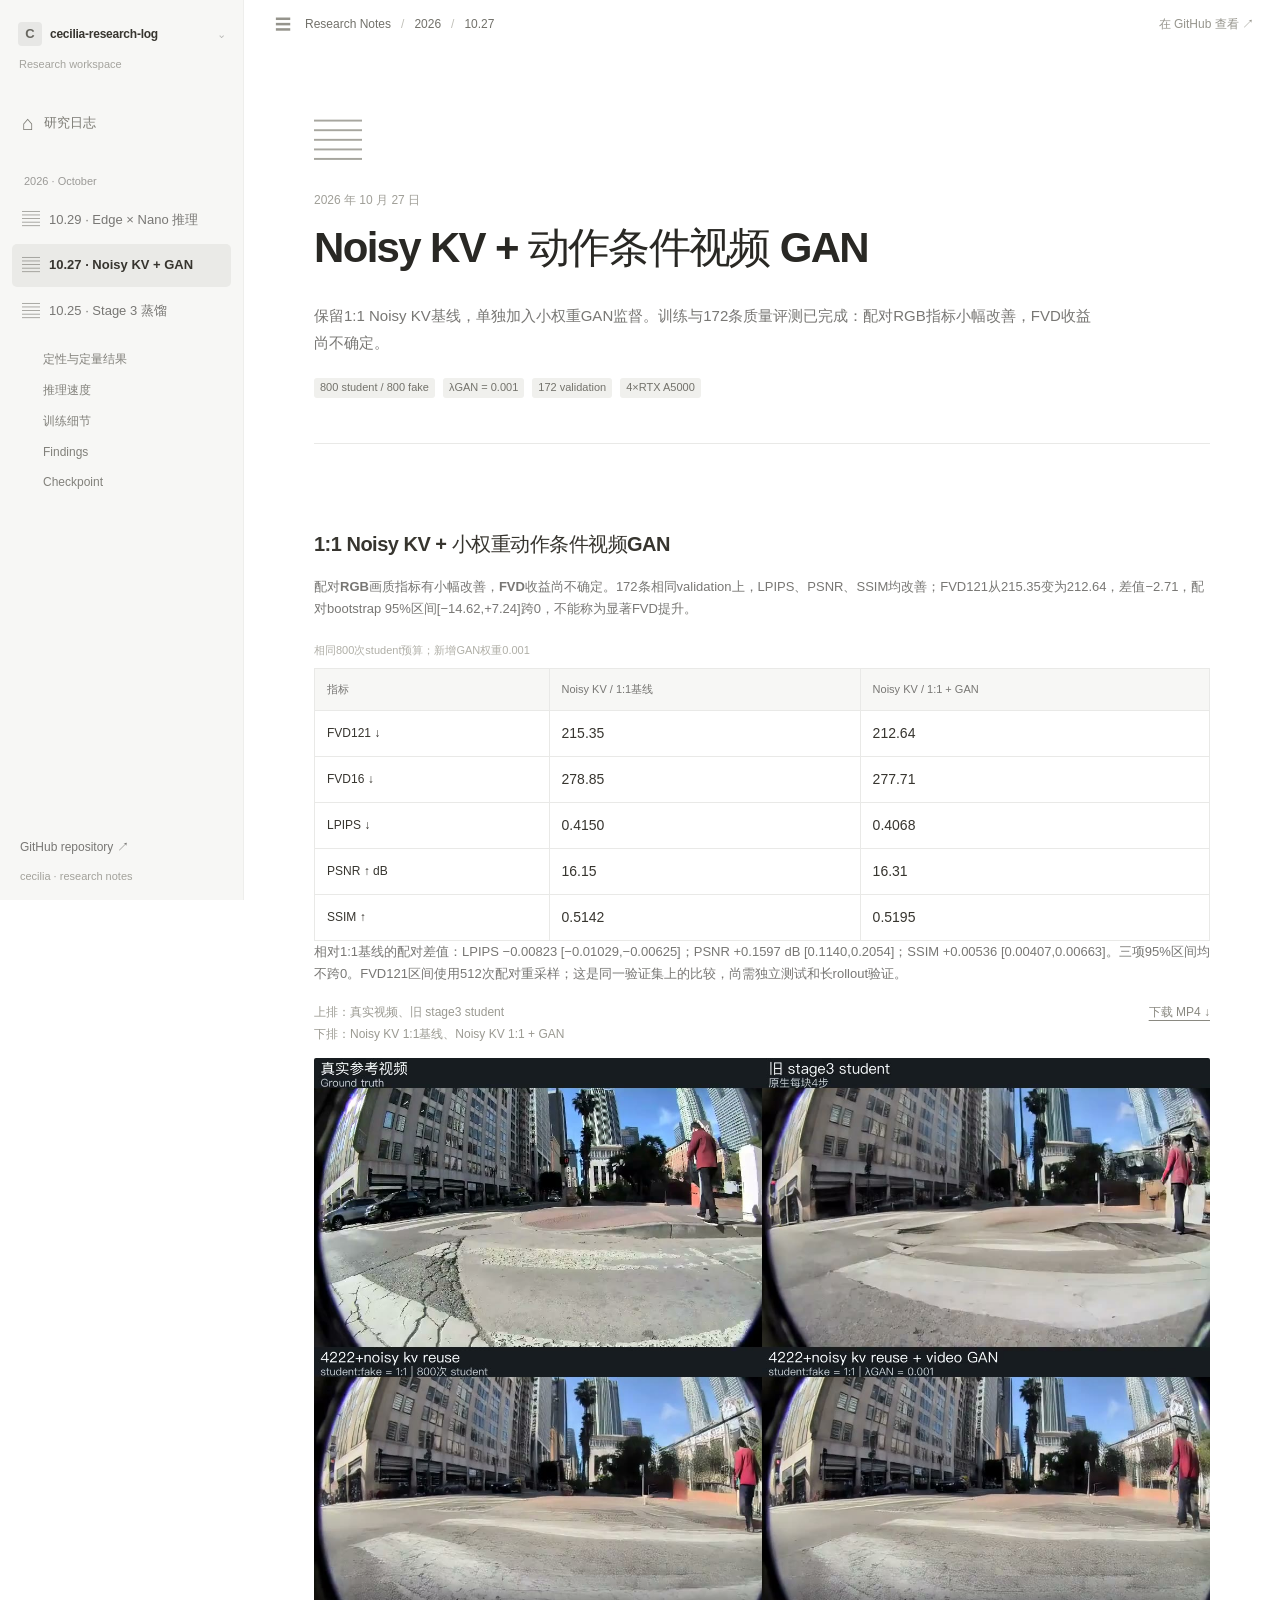
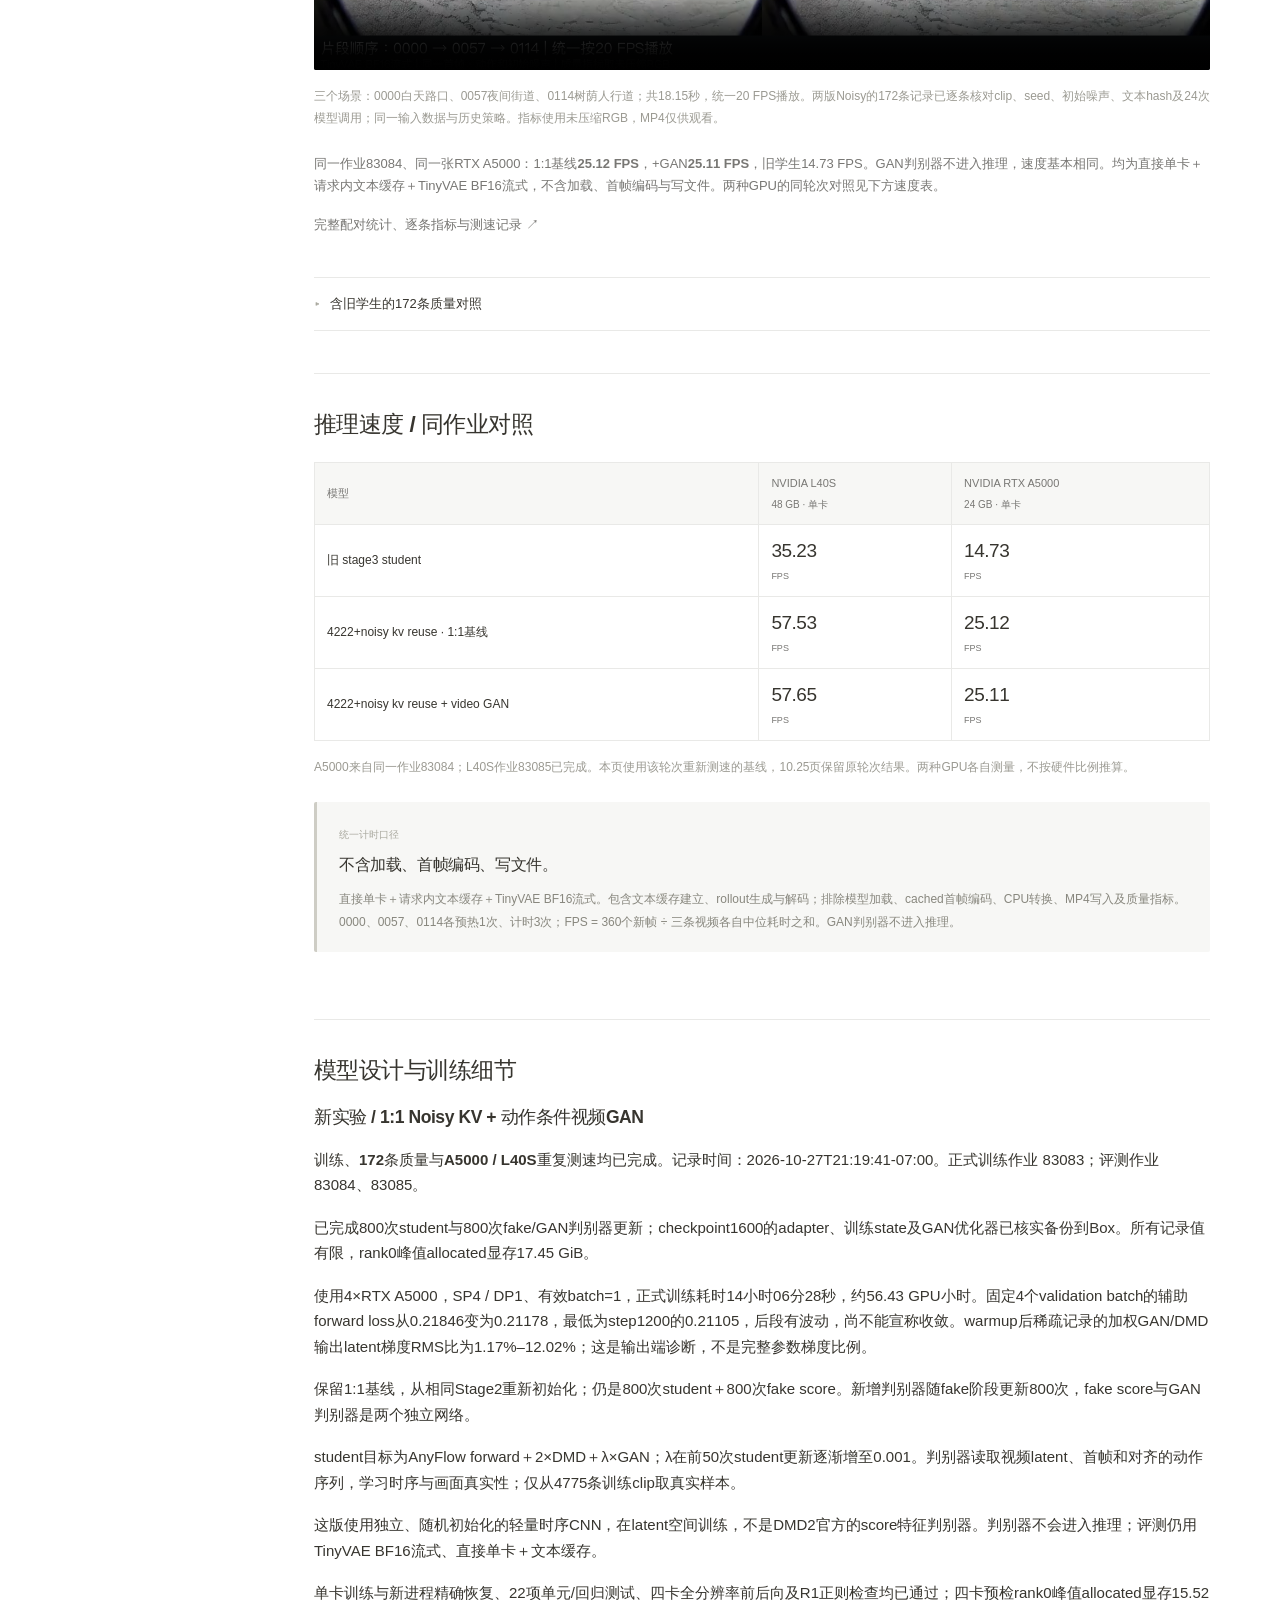
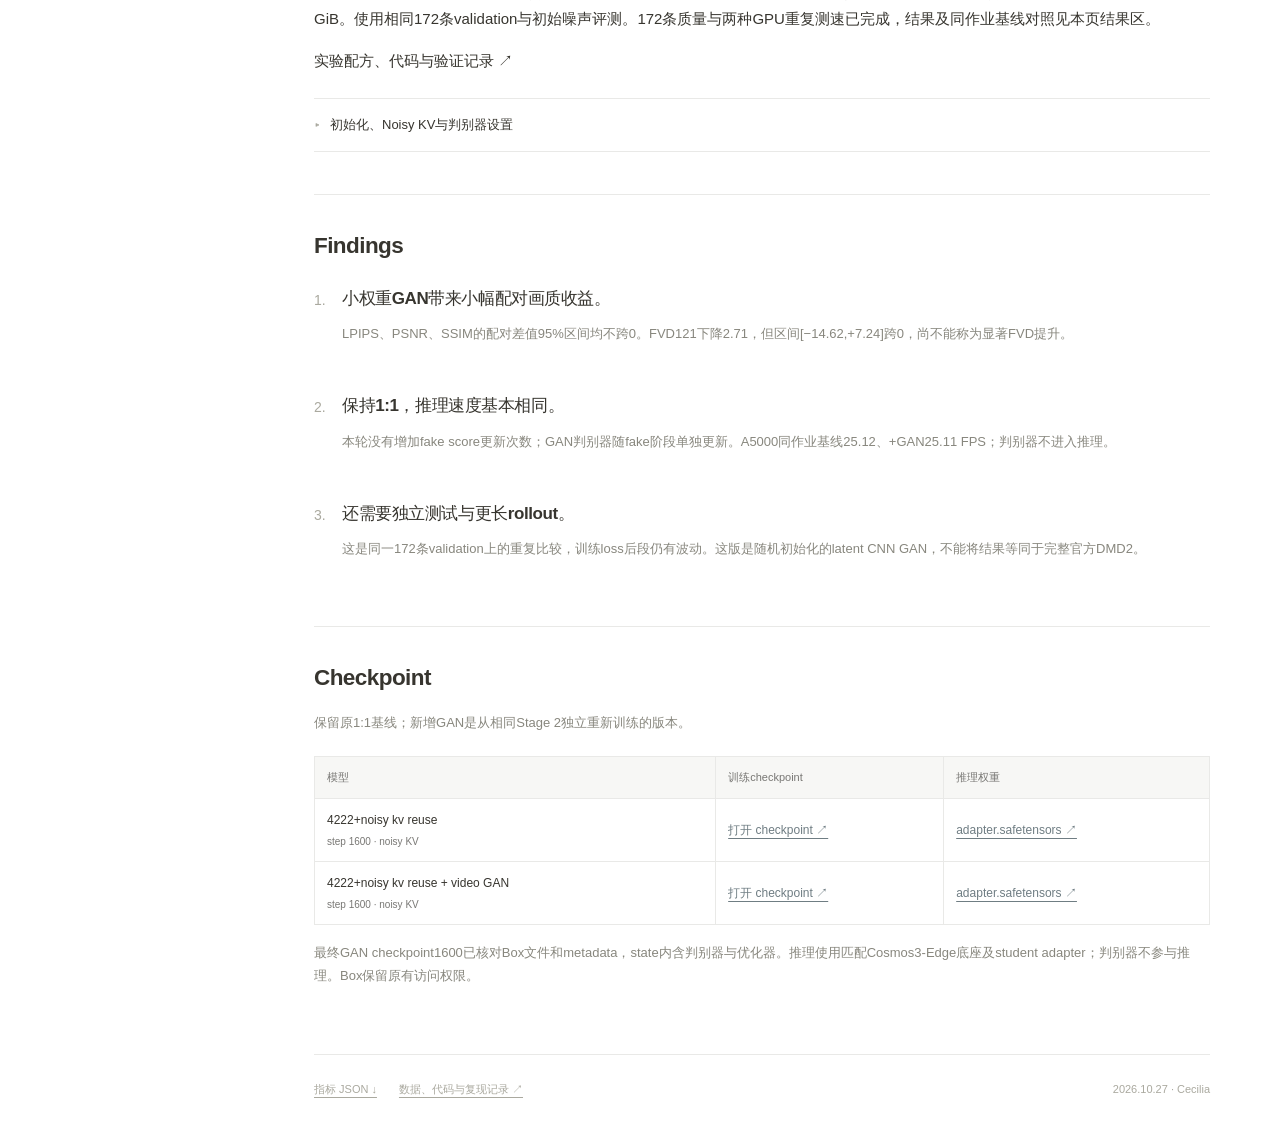
==== commit 975b7d42: "Publish trained Edge Nano mixed inference pilot and videos" ====
--- a/docs/2026-10-27.html
+++ b/docs/2026-10-27.html
@@ -4,4 +4,4 @@
 <meta name="description" content="Cecilia 的研究日志：模型设计与训练细节、定性与定量结果、Findings。Stage 3 蒸馏，L40S / A5000 优化后推理结果。">
 <meta name="theme-color" content="#ffffff"><link rel="icon" href="assets/favicon.svg" type="image/svg+xml"><link rel="stylesheet" href="style.css?v=20261027"><script defer src="app.js?v=20261027"></script></head>
 <body class="research-log"><a class="skip" href="#log-2026-10-27">跳到日志正文</a>
-<aside class="date-sidebar" id="research-sidebar"><a href="index.html" class="workspace-name"><span class="workspace-icon">C</span><strong>cecilia-research-log</strong><span class="chevron" aria-hidden="true">⌄</span></a><div class="workspace-caption">Research workspace</div><a class="sidebar-home" href="index.html"><span aria-hidden="true">⌂</span>研究日志</a><div class="sidebar-label">2026 · October</div><nav aria-label="按日期浏览"><a class="date-link active" href="2026-10-27.html" aria-current="page"><span aria-hidden="true">▤</span><span>10.27 · Noisy KV + GAN</span></a><a class="date-link" href="index.html"><span aria-hidden="true">▤</span><span>10.25 · Stage 3 蒸馏</span></a></nav><nav class="entry-nav" aria-label="本页目录"><a href="#gan-results">定性与定量结果</a><a href="#throughput-results">推理速度</a><a href="#noisy-gan">训练细节</a><a href="#findings">Findings</a><a href="#checkpoints">Checkpoint</a></nav><div class="sidebar-bottom"><a href="https://github.com/CeciliaTheBirb/research-log" target="_blank" rel="noopener">GitHub repository ↗</a><span>cecilia · research notes</span></div></aside><div class="page-workspace"><header class="log-masthead"><div class="breadcrumb"><button class="sidebar-toggle" aria-label="切换侧栏" aria-controls="research-sidebar" aria-expanded="true">☰</button><span>Research Notes</span><span class="breadcrumb-slash">/</span><span>2026</span><span class="breadcrumb-slash">/</span><span>10.27</span></div><a href="https://github.com/CeciliaTheBirb/research-log" target="_blank" rel="noopener">在 GitHub 查看 ↗</a></header><main class="log-content" id="log-2026-10-27"><header class="entry-header"><div class="page-icon" aria-hidden="true">▤</div><div class="entry-date">2026 年 10 月 27 日</div><h1>Noisy KV + 动作条件视频 GAN</h1><p class="entry-deck">保留1:1 Noisy KV基线，单独加入小权重GAN监督。训练与172条质量评测已完成：配对RGB指标小幅改善，FVD收益尚不确定。</p><div class="entry-tags"><span>800 student / 800 fake</span><span>λGAN = 0.001</span><span>172 validation</span><span>4×RTX A5000</span></div></header><section id="results" class="log-section"><div id="gan-results" class="rain-results"><h3 class="result-title">1:1 Noisy KV + 小权重动作条件视频GAN</h3><p><strong>配对RGB画质指标有小幅改善，FVD收益尚不确定。</strong>172条相同validation上，LPIPS、PSNR、SSIM均改善；FVD121从215.35变为212.64，差值−2.71，配对bootstrap 95%区间[−14.62,+7.24]跨0，不能称为显著FVD提升。</p><div class="table-wrap"><table class="results-table gan-quality-table"><caption>相同800次student预算；新增GAN权重0.001</caption><thead><tr><th scope="col">指标</th><th scope="col">Noisy KV / 1:1基线</th><th scope="col">Noisy KV / 1:1 + GAN</th></tr></thead><tbody><tr><th scope="row">FVD121 ↓</th><td>215.35</td><td>212.64</td></tr><tr><th scope="row">FVD16 ↓</th><td>278.85</td><td>277.71</td></tr><tr><th scope="row">LPIPS ↓</th><td>0.4150</td><td>0.4068</td></tr><tr><th scope="row">PSNR ↑ dB</th><td>16.15</td><td>16.31</td></tr><tr><th scope="row">SSIM ↑</th><td>0.5142</td><td>0.5195</td></tr></tbody></table></div><p>相对1:1基线的配对差值：LPIPS −0.00823 [−0.01029,−0.00625]；PSNR +0.1597 dB [0.1140,0.2054]；SSIM +0.00536 [0.00407,0.00663]。三项95%区间均不跨0。FVD121区间使用512次配对重采样；这是同一验证集上的比较，尚需独立测试和长rollout验证。</p><div class="viewer-head"><p>上排：真实视频、旧 stage3 student<br>下排：Noisy KV 1:1基线、Noisy KV 1:1 + GAN</p><a href="assets/noisy-gan-comparison.mp4" download>下载 MP4 ↓</a></div><div class="video-shell"><video id="gan-video" controls playsinline preload="metadata" poster="assets/noisy-gan-comparison.jpg" aria-label="真实视频、旧学生、Noisy KV基线与新增动作条件GAN的同步对比"><source src="assets/noisy-gan-comparison.mp4" type="video/mp4">请下载MP4观看。</video></div><p class="caption-note">三个场景：0000白天路口、0057夜间街道、0114树荫人行道；共18.15秒，统一20 FPS播放。两版Noisy的172条记录已逐条核对clip、seed、初始噪声、文本hash及24次模型调用；同一输入数据与历史策略。指标使用未压缩RGB，MP4仅供观看。</p><p>同一作业83084、同一张RTX A5000：1:1基线<strong>25.12 FPS</strong>，+GAN<strong>25.11 FPS</strong>，旧学生14.73 FPS。GAN判别器不进入推理，速度基本相同。均为直接单卡＋请求内文本缓存＋TinyVAE BF16流式，不含加载、首帧编码与写文件。两种GPU的同轮次对照见下方速度表。</p><p><a href="https://github.com/CeciliaTheBirb/research-log/blob/main/data/2026-10-26/noisy-conditional-gan/RESULTS.md" target="_blank" rel="noopener">完整配对统计、逐条指标与测速记录 ↗</a></p></div><details class="detail"><summary>含旧学生的172条质量对照</summary><div class="detail-body"><div class="table-wrap"><table class="results-table"><thead><tr><th scope="col">模型</th><th scope="col">FVD121 ↓</th><th scope="col">FVD16 ↓</th><th scope="col">LPIPS ↓</th><th scope="col">PSNR ↑ dB</th><th scope="col">SSIM ↑</th></tr></thead><tbody><tr><th scope="row">旧 stage3 student</th><td>231.96</td><td>288.44</td><td>0.4338</td><td>15.81</td><td>0.5029</td></tr><tr><th scope="row">4222+noisy kv reuse</th><td>215.35</td><td>278.85</td><td>0.4150</td><td>16.15</td><td>0.5142</td></tr><tr><th scope="row">4222+noisy kv reuse + video GAN</th><td>212.64</td><td>277.71</td><td>0.4068</td><td>16.31</td><td>0.5195</td></tr></tbody></table></div><p class="caption-note">新增GAN质量评测使用RTX A5000；基线质量沿用同一172条验证视频的既有结果。各模型共享canonical参考；MP4不参与指标计算。</p></div></details></section><section id="throughput-results" class="log-section"><h2>推理速度 / 同作业对照</h2><div class="table-wrap"><table class="hardware-table"><thead><tr><th scope="col">模型</th><th scope="col">NVIDIA L40S<small>48 GB · 单卡</small></th><th scope="col">NVIDIA RTX A5000<small>24 GB · 单卡</small></th></tr></thead><tbody><tr><th scope="row">旧 stage3 student</th><td>35.23<small>FPS</small></td><td>14.73<small>FPS</small></td></tr><tr><th scope="row">4222+noisy kv reuse · 1:1基线</th><td>57.53<small>FPS</small></td><td>25.12<small>FPS</small></td></tr><tr><th scope="row">4222+noisy kv reuse + video GAN</th><td>57.65<small>FPS</small></td><td>25.11<small>FPS</small></td></tr></tbody></table></div><p class="caption-note">A5000来自同一作业83084；L40S作业83085已完成。本页使用该轮次重新测速的基线，10.25页保留原轮次结果。两种GPU各自测量，不按硬件比例推算。</p><div class="timing-box"><span class="small-label">统一计时口径</span><h4>不含加载、首帧编码、写文件。</h4><p>直接单卡＋请求内文本缓存＋TinyVAE BF16流式。包含文本缓存建立、rollout生成与解码；排除模型加载、cached首帧编码、CPU转换、MP4写入及质量指标。0000、0057、0114各预热1次、计时3次；FPS = 360个新帧 ÷ 三条视频各自中位耗时之和。GAN判别器不进入推理。</p></div></section><section id="model-design" class="log-section"><h2>模型设计与训练细节</h2><div class="model-card" id="noisy-gan"><h3>新实验 / 1:1 Noisy KV + 动作条件视频GAN</h3><p><strong>训练、172条质量与A5000 / L40S重复测速均已完成</strong>。记录时间：2026-10-27T21:19:41-07:00。正式训练作业 83083；评测作业83084、83085。</p><p>已完成800次student与800次fake/GAN判别器更新；checkpoint1600的adapter、训练state及GAN优化器已核实备份到Box。所有记录值有限，rank0峰值allocated显存17.45 GiB。</p><p>使用4×RTX A5000，SP4 / DP1、有效batch=1，正式训练耗时14小时06分28秒，约56.43 GPU小时。固定4个validation batch的辅助forward loss从0.21846变为0.21178，最低为step1200的0.21105，后段有波动，尚不能宣称收敛。warmup后稀疏记录的加权GAN/DMD输出latent梯度RMS比为1.17%–12.02%；这是输出端诊断，不是完整参数梯度比例。</p><p>保留1:1基线，从相同Stage2重新初始化；仍是800次student＋800次fake score。新增判别器随fake阶段更新800次，fake score与GAN判别器是两个独立网络。</p><p>student目标为AnyFlow forward＋2×DMD＋λ×GAN；λ在前50次student更新逐渐增至0.001。判别器读取视频latent、首帧和对齐的动作序列，学习时序与画面真实性；仅从4775条训练clip取真实样本。</p><p>这版使用独立、随机初始化的轻量时序CNN，在latent空间训练，不是DMD2官方的score特征判别器。判别器不会进入推理；评测仍用TinyVAE BF16流式、直接单卡＋文本缓存。</p><p>单卡训练与新进程精确恢复、22项单元/回归测试、四卡全分辨率前后向及R1正则检查均已通过；四卡预检rank0峰值allocated显存15.52 GiB。使用相同172条validation与初始噪声评测。172条质量与两种GPU重复测速已完成，结果及同作业基线对照见本页结果区。</p><p><a href="https://github.com/CeciliaTheBirb/research-log/tree/main/data/2026-10-26/noisy-conditional-gan" target="_blank" rel="noopener">实验配方、代码与验证记录 ↗</a></p></div><details class="detail"><summary>初始化、Noisy KV与判别器设置</summary><div class="detail-body common-settings"><dl><div><dt>初始化</dt><dd>student从causal Stage 2 step12550重新初始化；fake score及冻结teacher从bidir step30000加载。未从旧学生或此前Noisy checkpoint续训。</dd></div><div><dt>Rollout / Noisy KV</dt><dd>第一生成块4步，后续各2步。anchor与首个生成块使用clean KV；后续复用最后一步σ=0.625输入产生的KV。完整121帧仍为24次模型调用。</dd></div><div><dt>基线的两处匹配修改</dt><dd>辅助forward目标的后续GT历史在σ=0.625加噪，并匹配source/target时间；fake与DMD均采用shifted uniform时间抽样，shift=5，分别独立抽样。其余AnyFlow forward与DMD设置保持1:1基线。</dd></div><div><dt>Student / fake</dt><dd>AdamW学习率2×10⁻⁶，seed=0；4×A5000，SP4/DP1，有效batch=1。student与fake各800次；跨块历史KV detach。达到预算停止，不使用FVD early stopping。</dd></div><div><dt>GAN判别器</dt><dd>独立FP32时序CNN，width=32；输入归一化Cosmos视频latent、首帧及动作。丢弃anchor占位动作row0，将四次RGB转移对齐到一个未来latent时间。使用logistic GAN，AdamW lr=10⁻⁴、β=(0,0.99)，grad clip=1。</dd></div><div><dt>正则与数据</dt><dd>每16次判别器更新执行gamma=1的lazy R1；real/fake采用相同BF16量化与std=0.01 instance noise。GAN随机数流独立。4775条训练clip与172条验证在clip/session层面无重叠；训练用cached latent，无VAE解码。</dd></div><div><dt>更新与保存</dt><dd>student通过冻结D的输入梯度获得GAN监督；fake阶段使用detach样本更新D。D与fake score是两个网络。保存D权重、优化器及student/fake训练状态；单卡精确恢复与四卡梯度同步检查已通过。</dd></div></dl></div></details></section><section id="findings" class="log-section findings-section"><h2>Findings</h2><ol class="finding-list"><li><h3>小权重GAN带来小幅配对画质收益。</h3><p>LPIPS、PSNR、SSIM的配对差值95%区间均不跨0。FVD121下降2.71，但区间[−14.62,+7.24]跨0，尚不能称为显著FVD提升。</p></li><li><h3>保持1:1，推理速度基本相同。</h3><p>本轮没有增加fake score更新次数；GAN判别器随fake阶段单独更新。A5000同作业基线25.12、+GAN25.11 FPS；判别器不进入推理。</p></li><li><h3>还需要独立测试与更长rollout。</h3><p>这是同一172条validation上的重复比较，训练loss后段仍有波动。这版是随机初始化的latent CNN GAN，不能将结果等同于完整官方DMD2。</p></li></ol></section><section id="checkpoints" class="log-section"><h2>Checkpoint</h2><p>保留原1:1基线；新增GAN是从相同Stage 2独立重新训练的版本。</p><div class="table-wrap"><table class="checkpoint-table"><thead><tr><th scope="col">模型</th><th scope="col">训练checkpoint</th><th scope="col">推理权重</th></tr></thead><tbody><tr><th scope="row">4222+noisy kv reuse<small>step 1600 · noisy KV</small></th><td><a href="https://app.box.com/folder/430762142212" target="_blank" rel="noopener">打开 checkpoint ↗</a></td><td><a href="https://app.box.com/file/2547749248581" target="_blank" rel="noopener">adapter.safetensors ↗</a></td></tr><tr><th scope="row">4222+noisy kv reuse + video GAN<small>step 1600 · noisy KV</small></th><td><a href="https://app.box.com/folder/431510569802" target="_blank" rel="noopener">打开 checkpoint ↗</a></td><td><a href="https://app.box.com/file/2552548393910" target="_blank" rel="noopener">adapter.safetensors ↗</a></td></tr></tbody></table></div><p class="caption-note">最终GAN checkpoint1600已核对Box文件和metadata，state内含判别器与优化器。推理使用匹配Cosmos3-Edge底座及student adapter；判别器不参与推理。Box保留原有访问权限。</p></section><footer class="entry-footer"><a href="results.json" download>指标 JSON ↓</a><a href="https://github.com/CeciliaTheBirb/research-log/tree/main/data/2026-10-26/noisy-conditional-gan" target="_blank" rel="noopener">数据、代码与复现记录 ↗</a><span>2026.10.27 · Cecilia</span></footer></main></div></body></html>+<aside class="date-sidebar" id="research-sidebar"><a href="index.html" class="workspace-name"><span class="workspace-icon">C</span><strong>cecilia-research-log</strong><span class="chevron" aria-hidden="true">⌄</span></a><div class="workspace-caption">Research workspace</div><a class="sidebar-home" href="index.html"><span aria-hidden="true">⌂</span>研究日志</a><div class="sidebar-label">2026 · October</div><nav aria-label="按日期浏览"><a class="date-link" href="2026-10-29.html"><span aria-hidden="true">▤</span><span>10.29 · Edge × Nano 推理</span></a><a class="date-link active" href="2026-10-27.html" aria-current="page"><span aria-hidden="true">▤</span><span>10.27 · Noisy KV + GAN</span></a><a class="date-link" href="index.html"><span aria-hidden="true">▤</span><span>10.25 · Stage 3 蒸馏</span></a></nav><nav class="entry-nav" aria-label="本页目录"><a href="#gan-results">定性与定量结果</a><a href="#throughput-results">推理速度</a><a href="#noisy-gan">训练细节</a><a href="#findings">Findings</a><a href="#checkpoints">Checkpoint</a></nav><div class="sidebar-bottom"><a href="https://github.com/CeciliaTheBirb/research-log" target="_blank" rel="noopener">GitHub repository ↗</a><span>cecilia · research notes</span></div></aside><div class="page-workspace"><header class="log-masthead"><div class="breadcrumb"><button class="sidebar-toggle" aria-label="切换侧栏" aria-controls="research-sidebar" aria-expanded="true">☰</button><span>Research Notes</span><span class="breadcrumb-slash">/</span><span>2026</span><span class="breadcrumb-slash">/</span><span>10.27</span></div><a href="https://github.com/CeciliaTheBirb/research-log" target="_blank" rel="noopener">在 GitHub 查看 ↗</a></header><main class="log-content" id="log-2026-10-27"><header class="entry-header"><div class="page-icon" aria-hidden="true">▤</div><div class="entry-date">2026 年 10 月 27 日</div><h1>Noisy KV + 动作条件视频 GAN</h1><p class="entry-deck">保留1:1 Noisy KV基线，单独加入小权重GAN监督。训练与172条质量评测已完成：配对RGB指标小幅改善，FVD收益尚不确定。</p><div class="entry-tags"><span>800 student / 800 fake</span><span>λGAN = 0.001</span><span>172 validation</span><span>4×RTX A5000</span></div></header><section id="results" class="log-section"><div id="gan-results" class="rain-results"><h3 class="result-title">1:1 Noisy KV + 小权重动作条件视频GAN</h3><p><strong>配对RGB画质指标有小幅改善，FVD收益尚不确定。</strong>172条相同validation上，LPIPS、PSNR、SSIM均改善；FVD121从215.35变为212.64，差值−2.71，配对bootstrap 95%区间[−14.62,+7.24]跨0，不能称为显著FVD提升。</p><div class="table-wrap"><table class="results-table gan-quality-table"><caption>相同800次student预算；新增GAN权重0.001</caption><thead><tr><th scope="col">指标</th><th scope="col">Noisy KV / 1:1基线</th><th scope="col">Noisy KV / 1:1 + GAN</th></tr></thead><tbody><tr><th scope="row">FVD121 ↓</th><td>215.35</td><td>212.64</td></tr><tr><th scope="row">FVD16 ↓</th><td>278.85</td><td>277.71</td></tr><tr><th scope="row">LPIPS ↓</th><td>0.4150</td><td>0.4068</td></tr><tr><th scope="row">PSNR ↑ dB</th><td>16.15</td><td>16.31</td></tr><tr><th scope="row">SSIM ↑</th><td>0.5142</td><td>0.5195</td></tr></tbody></table></div><p>相对1:1基线的配对差值：LPIPS −0.00823 [−0.01029,−0.00625]；PSNR +0.1597 dB [0.1140,0.2054]；SSIM +0.00536 [0.00407,0.00663]。三项95%区间均不跨0。FVD121区间使用512次配对重采样；这是同一验证集上的比较，尚需独立测试和长rollout验证。</p><div class="viewer-head"><p>上排：真实视频、旧 stage3 student<br>下排：Noisy KV 1:1基线、Noisy KV 1:1 + GAN</p><a href="assets/noisy-gan-comparison.mp4" download>下载 MP4 ↓</a></div><div class="video-shell"><video id="gan-video" controls playsinline preload="metadata" poster="assets/noisy-gan-comparison.jpg" aria-label="真实视频、旧学生、Noisy KV基线与新增动作条件GAN的同步对比"><source src="assets/noisy-gan-comparison.mp4" type="video/mp4">请下载MP4观看。</video></div><p class="caption-note">三个场景：0000白天路口、0057夜间街道、0114树荫人行道；共18.15秒，统一20 FPS播放。两版Noisy的172条记录已逐条核对clip、seed、初始噪声、文本hash及24次模型调用；同一输入数据与历史策略。指标使用未压缩RGB，MP4仅供观看。</p><p>同一作业83084、同一张RTX A5000：1:1基线<strong>25.12 FPS</strong>，+GAN<strong>25.11 FPS</strong>，旧学生14.73 FPS。GAN判别器不进入推理，速度基本相同。均为直接单卡＋请求内文本缓存＋TinyVAE BF16流式，不含加载、首帧编码与写文件。两种GPU的同轮次对照见下方速度表。</p><p><a href="https://github.com/CeciliaTheBirb/research-log/blob/main/data/2026-10-26/noisy-conditional-gan/RESULTS.md" target="_blank" rel="noopener">完整配对统计、逐条指标与测速记录 ↗</a></p></div><details class="detail"><summary>含旧学生的172条质量对照</summary><div class="detail-body"><div class="table-wrap"><table class="results-table"><thead><tr><th scope="col">模型</th><th scope="col">FVD121 ↓</th><th scope="col">FVD16 ↓</th><th scope="col">LPIPS ↓</th><th scope="col">PSNR ↑ dB</th><th scope="col">SSIM ↑</th></tr></thead><tbody><tr><th scope="row">旧 stage3 student</th><td>231.96</td><td>288.44</td><td>0.4338</td><td>15.81</td><td>0.5029</td></tr><tr><th scope="row">4222+noisy kv reuse</th><td>215.35</td><td>278.85</td><td>0.4150</td><td>16.15</td><td>0.5142</td></tr><tr><th scope="row">4222+noisy kv reuse + video GAN</th><td>212.64</td><td>277.71</td><td>0.4068</td><td>16.31</td><td>0.5195</td></tr></tbody></table></div><p class="caption-note">新增GAN质量评测使用RTX A5000；基线质量沿用同一172条验证视频的既有结果。各模型共享canonical参考；MP4不参与指标计算。</p></div></details></section><section id="throughput-results" class="log-section"><h2>推理速度 / 同作业对照</h2><div class="table-wrap"><table class="hardware-table"><thead><tr><th scope="col">模型</th><th scope="col">NVIDIA L40S<small>48 GB · 单卡</small></th><th scope="col">NVIDIA RTX A5000<small>24 GB · 单卡</small></th></tr></thead><tbody><tr><th scope="row">旧 stage3 student</th><td>35.23<small>FPS</small></td><td>14.73<small>FPS</small></td></tr><tr><th scope="row">4222+noisy kv reuse · 1:1基线</th><td>57.53<small>FPS</small></td><td>25.12<small>FPS</small></td></tr><tr><th scope="row">4222+noisy kv reuse + video GAN</th><td>57.65<small>FPS</small></td><td>25.11<small>FPS</small></td></tr></tbody></table></div><p class="caption-note">A5000来自同一作业83084；L40S作业83085已完成。本页使用该轮次重新测速的基线，10.25页保留原轮次结果。两种GPU各自测量，不按硬件比例推算。</p><div class="timing-box"><span class="small-label">统一计时口径</span><h4>不含加载、首帧编码、写文件。</h4><p>直接单卡＋请求内文本缓存＋TinyVAE BF16流式。包含文本缓存建立、rollout生成与解码；排除模型加载、cached首帧编码、CPU转换、MP4写入及质量指标。0000、0057、0114各预热1次、计时3次；FPS = 360个新帧 ÷ 三条视频各自中位耗时之和。GAN判别器不进入推理。</p></div></section><section id="model-design" class="log-section"><h2>模型设计与训练细节</h2><div class="model-card" id="noisy-gan"><h3>新实验 / 1:1 Noisy KV + 动作条件视频GAN</h3><p><strong>训练、172条质量与A5000 / L40S重复测速均已完成</strong>。记录时间：2026-10-27T21:19:41-07:00。正式训练作业 83083；评测作业83084、83085。</p><p>已完成800次student与800次fake/GAN判别器更新；checkpoint1600的adapter、训练state及GAN优化器已核实备份到Box。所有记录值有限，rank0峰值allocated显存17.45 GiB。</p><p>使用4×RTX A5000，SP4 / DP1、有效batch=1，正式训练耗时14小时06分28秒，约56.43 GPU小时。固定4个validation batch的辅助forward loss从0.21846变为0.21178，最低为step1200的0.21105，后段有波动，尚不能宣称收敛。warmup后稀疏记录的加权GAN/DMD输出latent梯度RMS比为1.17%–12.02%；这是输出端诊断，不是完整参数梯度比例。</p><p>保留1:1基线，从相同Stage2重新初始化；仍是800次student＋800次fake score。新增判别器随fake阶段更新800次，fake score与GAN判别器是两个独立网络。</p><p>student目标为AnyFlow forward＋2×DMD＋λ×GAN；λ在前50次student更新逐渐增至0.001。判别器读取视频latent、首帧和对齐的动作序列，学习时序与画面真实性；仅从4775条训练clip取真实样本。</p><p>这版使用独立、随机初始化的轻量时序CNN，在latent空间训练，不是DMD2官方的score特征判别器。判别器不会进入推理；评测仍用TinyVAE BF16流式、直接单卡＋文本缓存。</p><p>单卡训练与新进程精确恢复、22项单元/回归测试、四卡全分辨率前后向及R1正则检查均已通过；四卡预检rank0峰值allocated显存15.52 GiB。使用相同172条validation与初始噪声评测。172条质量与两种GPU重复测速已完成，结果及同作业基线对照见本页结果区。</p><p><a href="https://github.com/CeciliaTheBirb/research-log/tree/main/data/2026-10-26/noisy-conditional-gan" target="_blank" rel="noopener">实验配方、代码与验证记录 ↗</a></p></div><details class="detail"><summary>初始化、Noisy KV与判别器设置</summary><div class="detail-body common-settings"><dl><div><dt>初始化</dt><dd>student从causal Stage 2 step12550重新初始化；fake score及冻结teacher从bidir step30000加载。未从旧学生或此前Noisy checkpoint续训。</dd></div><div><dt>Rollout / Noisy KV</dt><dd>第一生成块4步，后续各2步。anchor与首个生成块使用clean KV；后续复用最后一步σ=0.625输入产生的KV。完整121帧仍为24次模型调用。</dd></div><div><dt>基线的两处匹配修改</dt><dd>辅助forward目标的后续GT历史在σ=0.625加噪，并匹配source/target时间；fake与DMD均采用shifted uniform时间抽样，shift=5，分别独立抽样。其余AnyFlow forward与DMD设置保持1:1基线。</dd></div><div><dt>Student / fake</dt><dd>AdamW学习率2×10⁻⁶，seed=0；4×A5000，SP4/DP1，有效batch=1。student与fake各800次；跨块历史KV detach。达到预算停止，不使用FVD early stopping。</dd></div><div><dt>GAN判别器</dt><dd>独立FP32时序CNN，width=32；输入归一化Cosmos视频latent、首帧及动作。丢弃anchor占位动作row0，将四次RGB转移对齐到一个未来latent时间。使用logistic GAN，AdamW lr=10⁻⁴、β=(0,0.99)，grad clip=1。</dd></div><div><dt>正则与数据</dt><dd>每16次判别器更新执行gamma=1的lazy R1；real/fake采用相同BF16量化与std=0.01 instance noise。GAN随机数流独立。4775条训练clip与172条验证在clip/session层面无重叠；训练用cached latent，无VAE解码。</dd></div><div><dt>更新与保存</dt><dd>student通过冻结D的输入梯度获得GAN监督；fake阶段使用detach样本更新D。D与fake score是两个网络。保存D权重、优化器及student/fake训练状态；单卡精确恢复与四卡梯度同步检查已通过。</dd></div></dl></div></details></section><section id="findings" class="log-section findings-section"><h2>Findings</h2><ol class="finding-list"><li><h3>小权重GAN带来小幅配对画质收益。</h3><p>LPIPS、PSNR、SSIM的配对差值95%区间均不跨0。FVD121下降2.71，但区间[−14.62,+7.24]跨0，尚不能称为显著FVD提升。</p></li><li><h3>保持1:1，推理速度基本相同。</h3><p>本轮没有增加fake score更新次数；GAN判别器随fake阶段单独更新。A5000同作业基线25.12、+GAN25.11 FPS；判别器不进入推理。</p></li><li><h3>还需要独立测试与更长rollout。</h3><p>这是同一172条validation上的重复比较，训练loss后段仍有波动。这版是随机初始化的latent CNN GAN，不能将结果等同于完整官方DMD2。</p></li></ol></section><section id="checkpoints" class="log-section"><h2>Checkpoint</h2><p>保留原1:1基线；新增GAN是从相同Stage 2独立重新训练的版本。</p><div class="table-wrap"><table class="checkpoint-table"><thead><tr><th scope="col">模型</th><th scope="col">训练checkpoint</th><th scope="col">推理权重</th></tr></thead><tbody><tr><th scope="row">4222+noisy kv reuse<small>step 1600 · noisy KV</small></th><td><a href="https://app.box.com/folder/430762142212" target="_blank" rel="noopener">打开 checkpoint ↗</a></td><td><a href="https://app.box.com/file/2547749248581" target="_blank" rel="noopener">adapter.safetensors ↗</a></td></tr><tr><th scope="row">4222+noisy kv reuse + video GAN<small>step 1600 · noisy KV</small></th><td><a href="https://app.box.com/folder/431510569802" target="_blank" rel="noopener">打开 checkpoint ↗</a></td><td><a href="https://app.box.com/file/2552548393910" target="_blank" rel="noopener">adapter.safetensors ↗</a></td></tr></tbody></table></div><p class="caption-note">最终GAN checkpoint1600已核对Box文件和metadata，state内含判别器与优化器。推理使用匹配Cosmos3-Edge底座及student adapter；判别器不参与推理。Box保留原有访问权限。</p></section><footer class="entry-footer"><a href="results.json" download>指标 JSON ↓</a><a href="https://github.com/CeciliaTheBirb/research-log/tree/main/data/2026-10-26/noisy-conditional-gan" target="_blank" rel="noopener">数据、代码与复现记录 ↗</a><span>2026.10.27 · Cecilia</span></footer></main></div></body></html>
